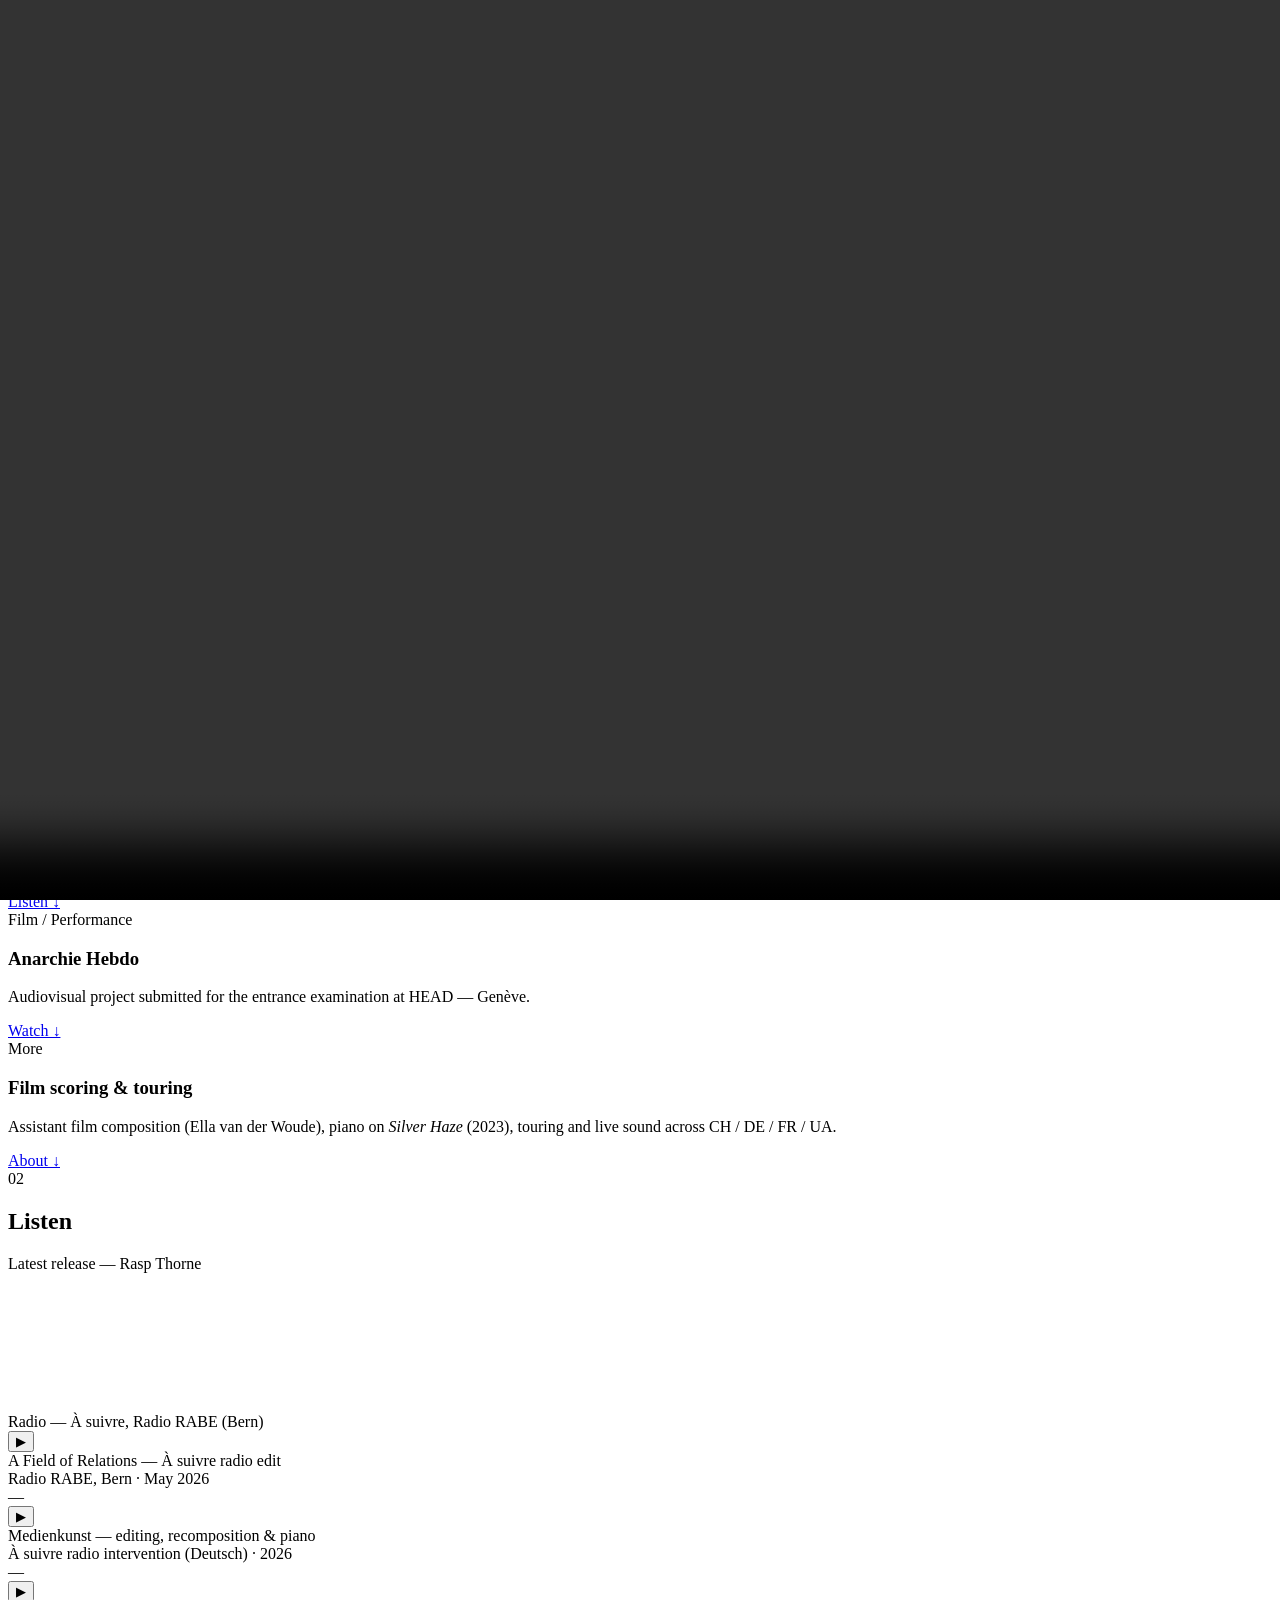
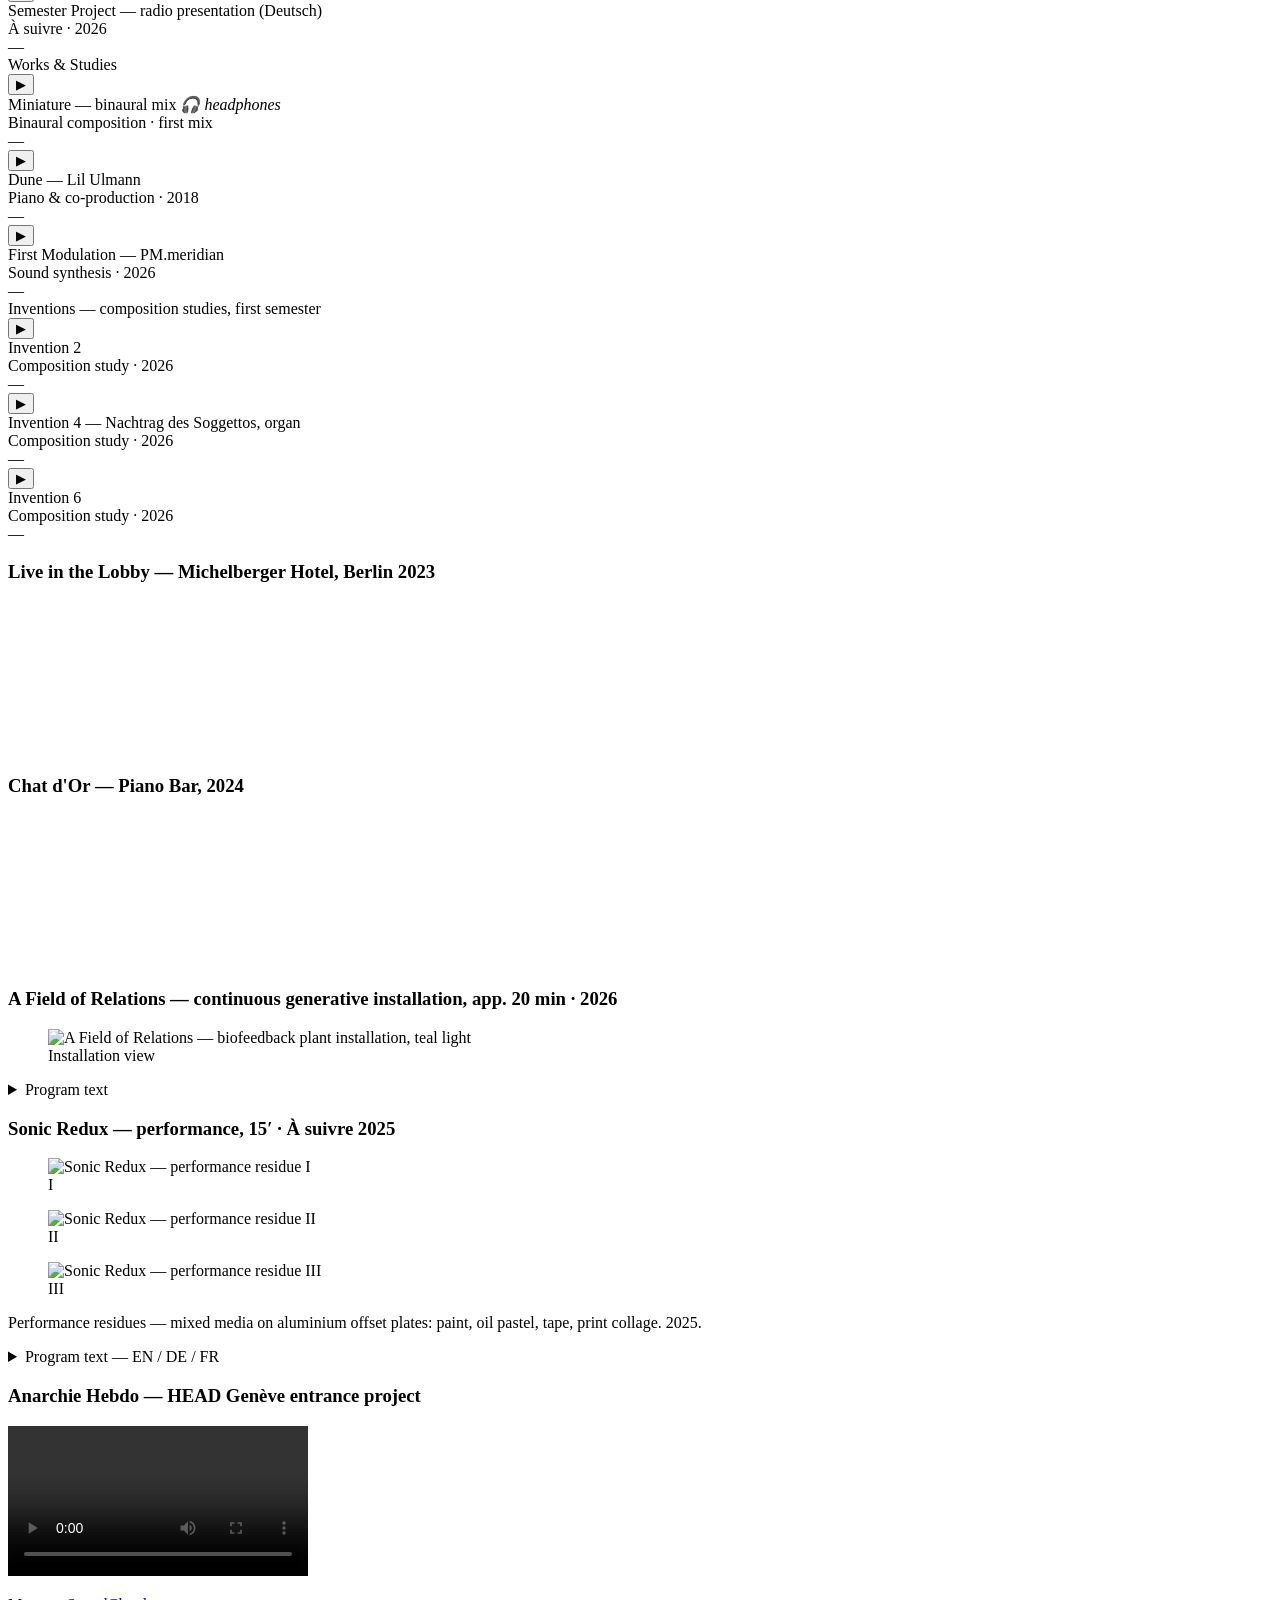
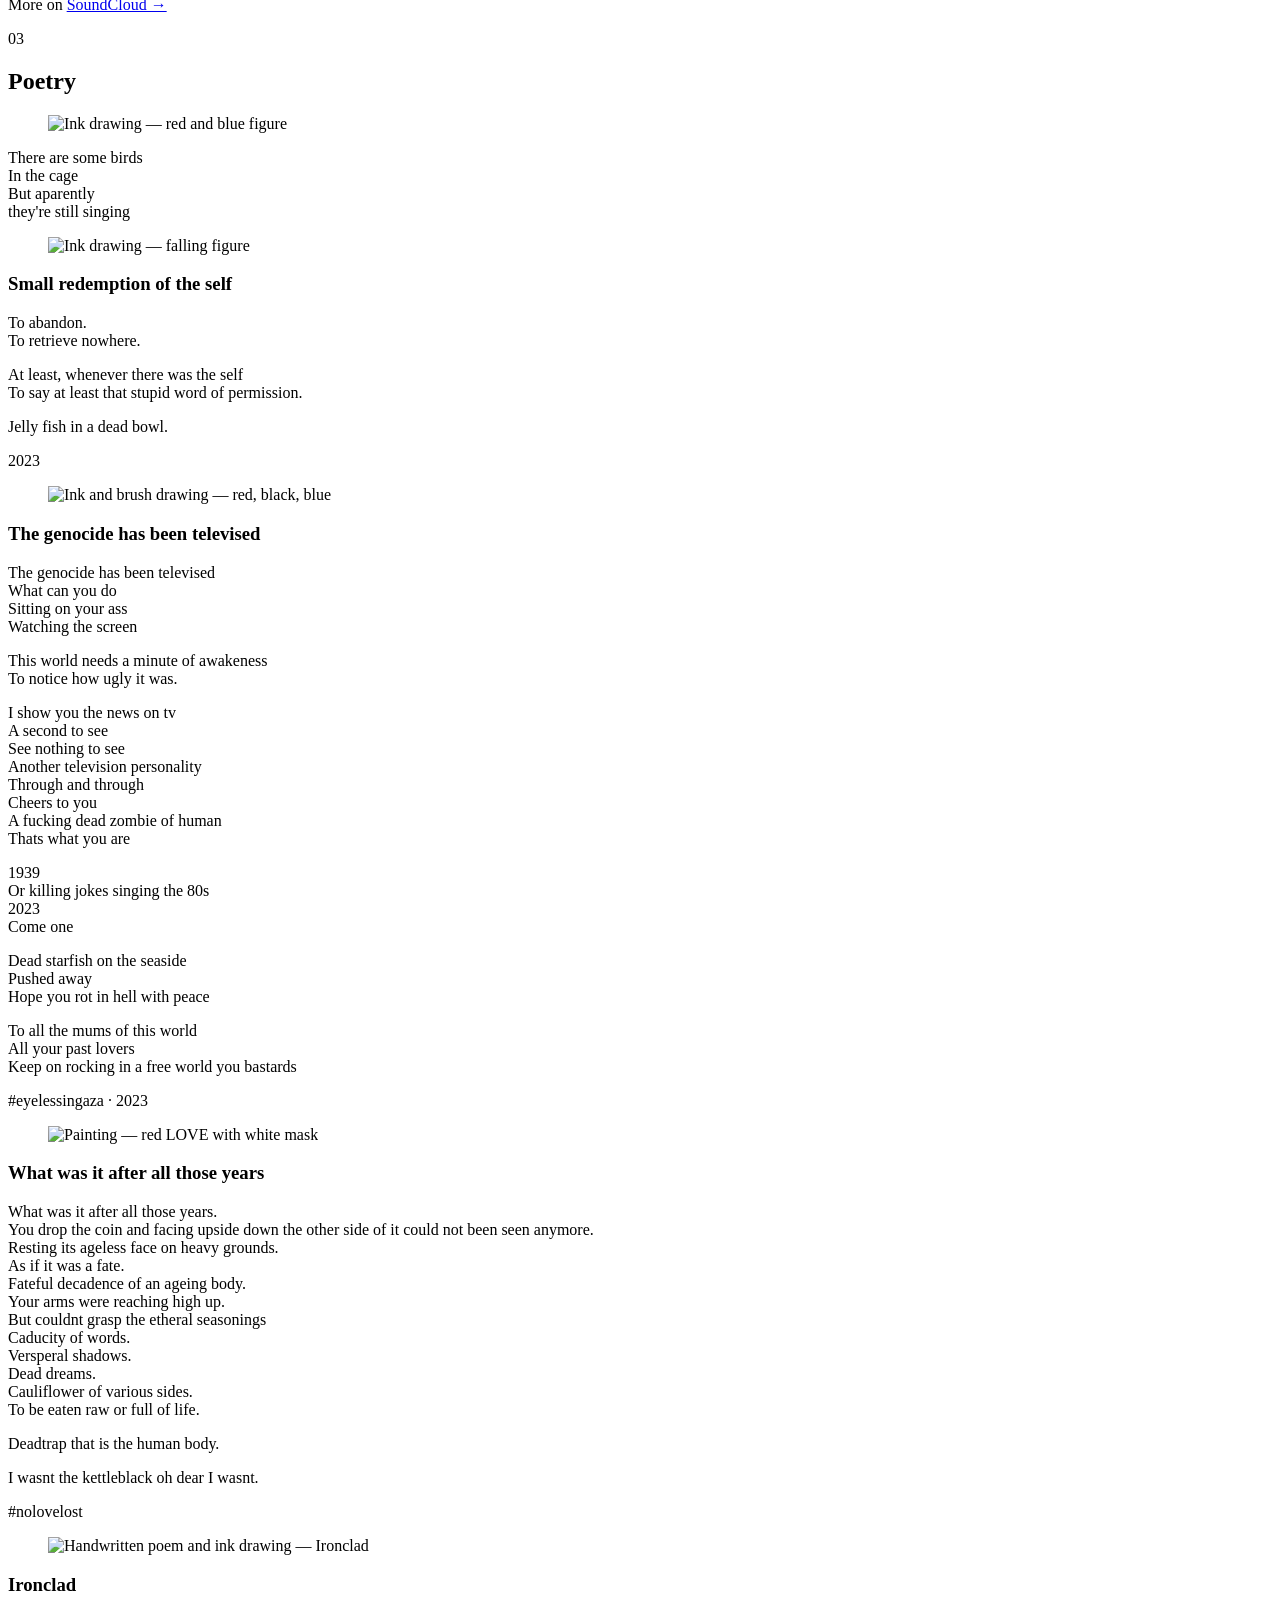
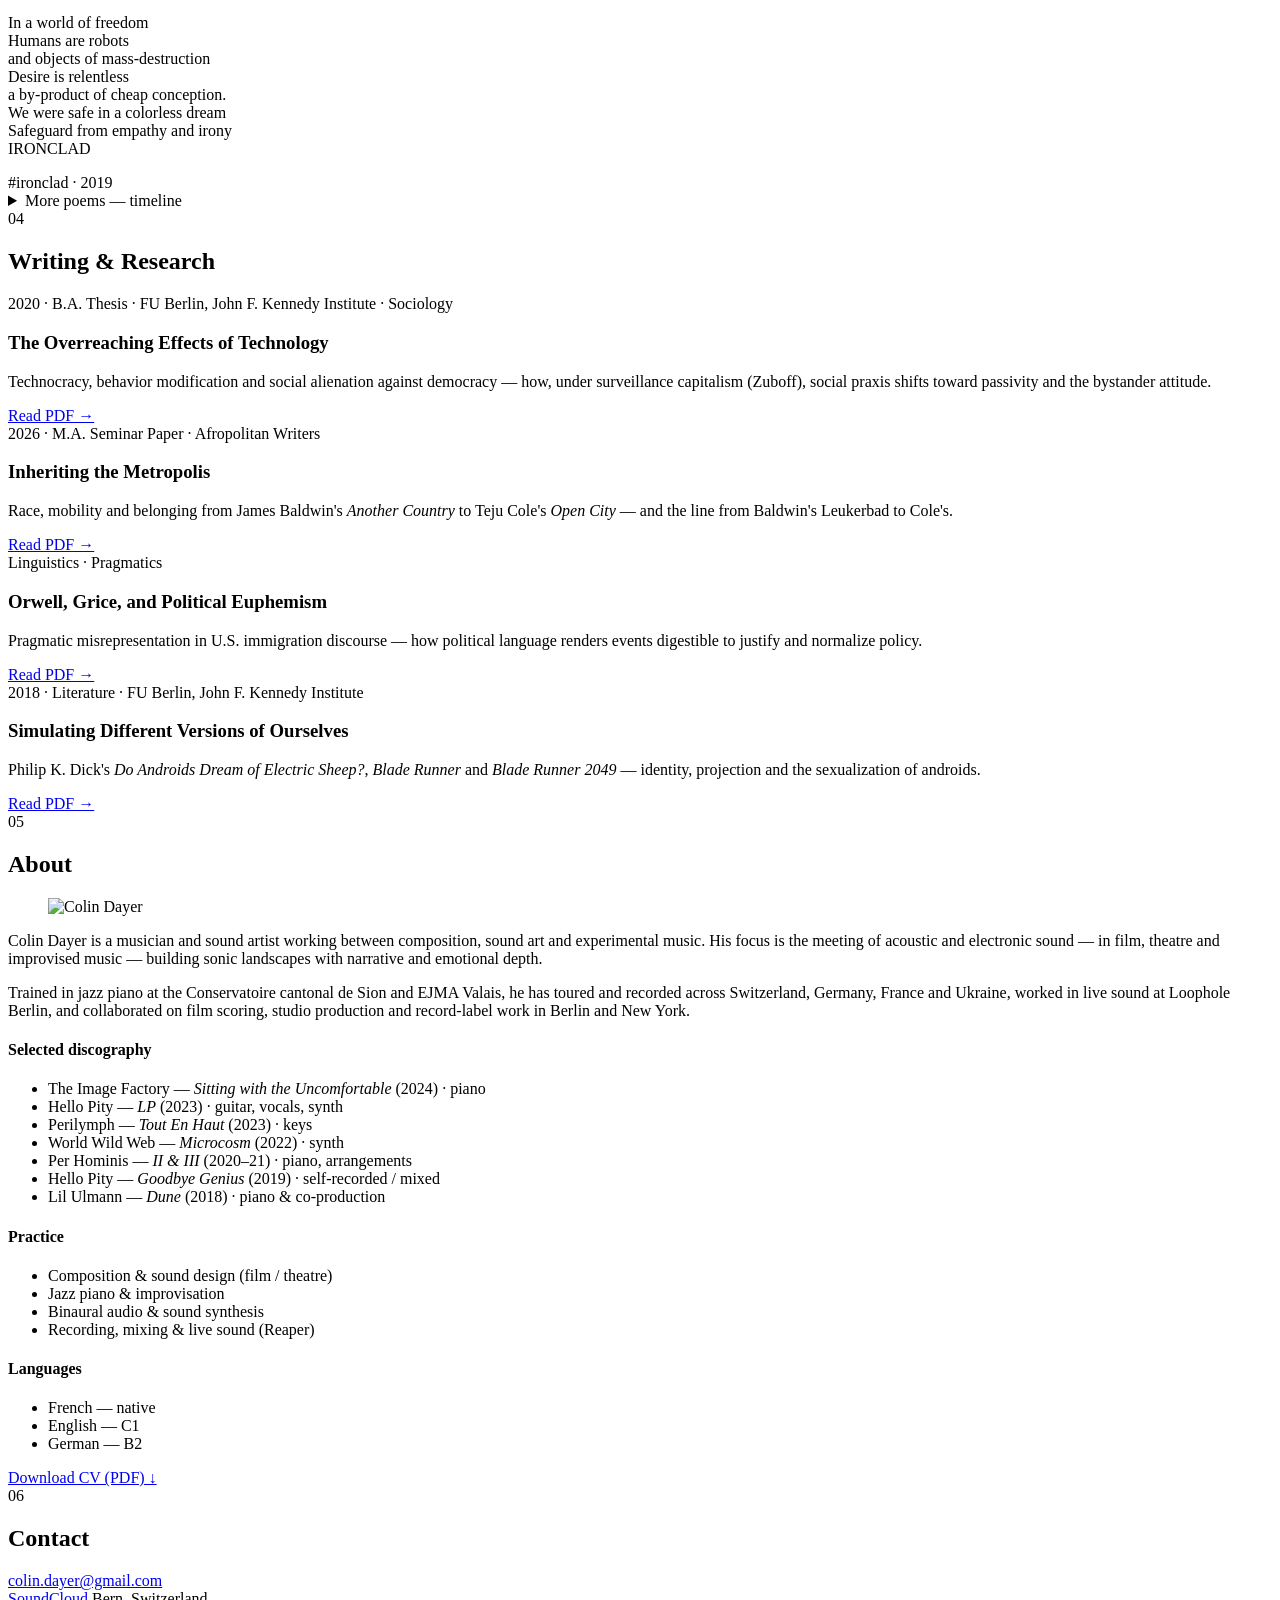
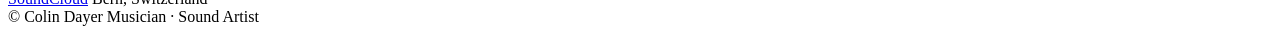
==== index.html @ 787fe1ec "Writing: add B.A. thesis (Overreaching Effects of Technology) and Inheriting the Metropolis Co-Autho" ====
<!DOCTYPE html>
<html lang="en">
<head>
<meta charset="UTF-8" />
<meta name="viewport" content="width=device-width, initial-scale=1.0" />
<title>Colin Dayer — Musician & Sound Artist</title>
<meta name="description" content="Colin Dayer — musician, sound artist, jazz pianist and composer working at the intersection of composition, sound art and experimental music." />
<link rel="preconnect" href="https://fonts.googleapis.com" />
<link rel="preconnect" href="https://fonts.gstatic.com" crossorigin />
<link href="https://fonts.googleapis.com/css2?family=Space+Grotesk:wght@300;400;500;700&family=Newsreader:ital,opsz,wght@0,6..72,400;0,6..72,500;1,6..72,400&family=JetBrains+Mono:wght@400;500&display=swap" rel="stylesheet" />
<link rel="stylesheet" href="css/style.css?v=12" />
</head>
<body>
<div class="grain" aria-hidden="true"></div>

<header class="site-header">
  <a href="#about" class="mark" title="About Colin Dayer">C&nbsp;D<span class="mark-dot">·</span></a>
  <div class="sound-wrap" id="soundWrap">
    <button class="sound-toggle" id="soundToggle" aria-label="Toggle ambient sound">
      <span class="sound-bars" aria-hidden="true"><i></i><i></i><i></i></span>
      <span class="sound-label" id="soundLabel">Sound</span>
      <span class="sound-caret" id="soundCaret" aria-label="Choose ambient track">▾</span>
    </button>
    <div class="sound-menu" id="soundMenu" hidden>
      <button data-amb="audio/dune-lilulmann.mp3" data-name="Dune">Dune</button>
      <button data-amb="audio/first-modulation.mp3" data-name="First Modulation">First Modulation</button>
    </div>
  </div>
  <nav class="nav">
    <a href="#work">Work</a>
    <a href="#listen">Listen</a>
    <a href="#poetry">Poetry</a>
    <a href="#writing">Writing</a>
    <a href="#about">About</a>
    <a href="#contact">Contact</a>
  </nav>
  <button class="nav-toggle" aria-label="Menu">☰</button>
</header>

<main id="top">

  <!-- HERO -->
  <section class="hero">
    <!-- Animated backdrop. If you add assets/hero.mp4, it replaces the canvas automatically. -->
    <canvas class="hero-canvas" aria-hidden="true"></canvas>
    <video class="hero-video" autoplay muted loop playsinline aria-hidden="true">
      <source src="assets/hero.mp4?v=2" type="video/mp4" />
    </video>
    <div class="hero-inner">
      <p class="eyebrow">Musician · Sound Artist · Composer</p>
      <h1 class="hero-title">Colin<br />Dayer</h1>
      <p class="hero-lede">
        Working at the intersection of <em>composition</em>, <em>sound art</em>
        and <em>experimental music</em> — connecting acoustic and electronic
        sound across film, theatre and improvisation.
      </p>
      <div class="hero-meta">
        <span>Bern / Berlin / Wallis</span>
        <span class="dash">—</span>
        <span>Jazz piano · Sound design · Composition</span>
      </div>
    </div>
    <nav class="hero-index">
      <a href="#work">01 — Work</a>
      <a href="#listen">02 — Listen</a>
      <a href="#poetry">03 — Poetry</a>
      <a href="#writing">04 — Writing</a>
      <a href="#about">05 — About</a>
    </nav>
  </section>

  <!-- WORK / SELECTED -->
  <section id="work" class="section">
    <div class="section-head">
      <span class="num">01</span>
      <h2>Selected Work</h2>
    </div>

    <div class="work-grid">
      <article class="work-card">
        <div class="work-tag">Installation · Biofeedback · Radio</div>
        <h3>A Field of Relations</h3>
        <p>Living plant, electrodes, generative sound — semester project, 2026.
           Broadcast and interview on <em>À suivre</em>, Radio RABE (Bern), May 2026.</p>
        <a class="work-link" href="#listen">Watch &amp; listen ↓</a>
      </article>

      <article class="work-card">
        <div class="work-tag">Performance · 15′</div>
        <h3>Sonic Redux</h3>
        <p>The transformation of a fleeting moment through technical and artistic
           reproduction — image, object and sound in a chain of translations.
           <em>À suivre</em>, 2025.</p>
        <a class="work-link" href="#sonic-redux">View ↓</a>
      </article>

      <article class="work-card">
        <div class="work-tag">Composition · Binaural</div>
        <h3>Miniature</h3>
        <p>A binaural miniature composed for headphone listening — created for a
           binaural audio-technique course. Best heard on headphones.</p>
        <a class="work-link" href="#listen">Listen ↓</a>
      </article>

      <article class="work-card">
        <div class="work-tag">Film / Performance</div>
        <h3>Anarchie Hebdo</h3>
        <p>Audiovisual project submitted for the entrance examination at HEAD — Genève.</p>
        <a class="work-link" href="#listen">Watch ↓</a>
      </article>

      <article class="work-card muted">
        <div class="work-tag">More</div>
        <h3>Film scoring &amp; touring</h3>
        <p>Assistant film composition (Ella van der Woude), piano on <em>Silver Haze</em> (2023),
           touring and live sound across CH / DE / FR / UA.</p>
        <a class="work-link" href="#about">About ↓</a>
      </article>

      <article class="work-card filler" aria-hidden="true"></article>
    </div>
  </section>

  <!-- LISTEN -->
  <section id="listen" class="section listen">
    <div class="section-head">
      <span class="num">02</span>
      <h2>Listen</h2>
    </div>

    <div class="release-block">
      <div class="track-group" style="border-bottom:none;padding-bottom:1rem">Latest release — Rasp Thorne</div>
      <iframe class="bandcamp" style="border:0;width:100%;height:120px"
        src="https://bandcamp.com/EmbeddedPlayer/v=2/album=1174669915/size=large/bgcol=0a0a0c/linkcol=c8ff2e/tracklist=false/artwork=small/transparent=true/"
        seamless title="Chagrin by Rasp Thorne">
        <a href="https://raspthorne.bandcamp.com/album/chagrin-2">CHAGRIN by Rasp Thorne</a>
      </iframe>
    </div>

    <div class="tracklist">
      <div class="track-group">Radio — À suivre, Radio RABE (Bern)</div>

      <article class="track" data-src="audio/rabe-teaser.mp3">
        <button class="track-play" aria-label="Play">▶</button>
        <div class="track-body">
          <div class="track-title">A Field of Relations — <span>À suivre radio edit</span></div>
          <div class="track-desc">Radio RABE, Bern · May 2026</div>
          <div class="track-progress"><div class="track-bar"></div></div>
        </div>
        <div class="track-time">—</div>
      </article>

      <article class="track" data-src="audio/asuivre-intervention.mp3">
        <button class="track-play" aria-label="Play">▶</button>
        <div class="track-body">
          <div class="track-title">Medienkunst — <span>editing, recomposition &amp; piano</span></div>
          <div class="track-desc">À suivre radio intervention (Deutsch) · 2026</div>
          <div class="track-progress"><div class="track-bar"></div></div>
        </div>
        <div class="track-time">—</div>
      </article>

      <article class="track" data-src="audio/asuivre-semesterproject.mp3">
        <button class="track-play" aria-label="Play">▶</button>
        <div class="track-body">
          <div class="track-title">Semester Project — <span>radio presentation (Deutsch)</span></div>
          <div class="track-desc">À suivre · 2026</div>
          <div class="track-progress"><div class="track-bar"></div></div>
        </div>
        <div class="track-time">—</div>
      </article>

      <div class="track-group">Works &amp; Studies</div>

      <article class="track" data-src="audio/miniature-binaural.mp3">
        <button class="track-play" aria-label="Play">▶</button>
        <div class="track-body">
          <div class="track-title">Miniature — <span>binaural mix</span> <em class="hp">🎧 headphones</em></div>
          <div class="track-desc">Binaural composition · first mix</div>
          <div class="track-progress"><div class="track-bar"></div></div>
        </div>
        <div class="track-time">—</div>
      </article>

      <article class="track" data-src="audio/dune-lilulmann.mp3">
        <button class="track-play" aria-label="Play">▶</button>
        <div class="track-body">
          <div class="track-title">Dune — <span>Lil Ulmann</span></div>
          <div class="track-desc">Piano &amp; co-production · 2018</div>
          <div class="track-progress"><div class="track-bar"></div></div>
        </div>
        <div class="track-time">—</div>
      </article>

      <article class="track" data-src="audio/first-modulation.mp3">
        <button class="track-play" aria-label="Play">▶</button>
        <div class="track-body">
          <div class="track-title">First Modulation — <span>PM.meridian</span></div>
          <div class="track-desc">Sound synthesis · 2026</div>
          <div class="track-progress"><div class="track-bar"></div></div>
        </div>
        <div class="track-time">—</div>
      </article>

      <div class="track-group">Inventions — composition studies, first semester</div>

      <article class="track" data-src="audio/invention-2.mp3">
        <button class="track-play" aria-label="Play">▶</button>
        <div class="track-body">
          <div class="track-title">Invention 2</div>
          <div class="track-desc">Composition study · 2026</div>
          <div class="track-progress"><div class="track-bar"></div></div>
        </div>
        <div class="track-time">—</div>
      </article>

      <article class="track" data-src="audio/invention-4-organ.mp3">
        <button class="track-play" aria-label="Play">▶</button>
        <div class="track-body">
          <div class="track-title">Invention 4 — <span>Nachtrag des Soggettos, organ</span></div>
          <div class="track-desc">Composition study · 2026</div>
          <div class="track-progress"><div class="track-bar"></div></div>
        </div>
        <div class="track-time">—</div>
      </article>

      <article class="track" data-src="audio/invention-6.mp3">
        <button class="track-play" aria-label="Play">▶</button>
        <div class="track-body">
          <div class="track-title">Invention 6</div>
          <div class="track-desc">Composition study · 2026</div>
          <div class="track-progress"><div class="track-bar"></div></div>
        </div>
        <div class="track-time">—</div>
      </article>
    </div>

    <div class="live-block">
      <h3 class="video-title">Live in the Lobby <span>— Michelberger Hotel, Berlin 2023</span></h3>
      <div class="live-embed" style="max-width:1000px">
        <iframe src="https://www.youtube.com/embed/vUCsnB3HBtA" title="Colin Dayer — Live in the Lobby, Berlin 2023"
                loading="lazy" frameborder="0"
                allow="accelerometer; encrypted-media; gyroscope; picture-in-picture; web-share"
                allowfullscreen></iframe>
      </div>
    </div>

    <div class="live-block">
      <h3 class="video-title">Chat d'Or <span>— Piano Bar, 2024</span></h3>
      <div class="live-embed" style="max-width:1000px">
        <iframe src="https://www.youtube.com/embed/y7jfkttqpyw" title="Colin Dayer — Chat d'Or, Piano Bar 2024"
                loading="lazy" frameborder="0"
                allow="accelerometer; encrypted-media; gyroscope; picture-in-picture; web-share"
                allowfullscreen></iframe>
      </div>
    </div>

    <div class="live-block">
      <h3 class="video-title">A Field of Relations <span>— continuous generative installation, app. 20 min · 2026</span></h3>
      <div class="live-grid">
        <div class="live-embed">
          <video controls preload="metadata" playsinline style="position:absolute;inset:0;width:100%;height:100%;background:#000">
            <source src="assets/plant-installation.mp4?v=2" type="video/mp4" />
          </video>
        </div>
        <figure class="live-photo">
          <img src="assets/plant-installation.jpg" alt="A Field of Relations — biofeedback plant installation, teal light" loading="lazy" />
          <figcaption>Installation view</figcaption>
        </figure>
      </div>
      <details class="prog-text">
        <summary>Program text</summary>
        <div class="prog-body">
          <p>Since Antiquity, plants have often been confined to the margins of human experience.
             Western thinkers such as Plato and Aristotle viewed them as passive beings, useful
             primarily for human needs and desires.</p>
          <p>This work challenges that historical exclusion. The plant becomes both an object of
             measurement and a site of projection and relation. Connected to sensors and cables,
             its activity is translated into images, data, and unstable sound.</p>
          <p>Instead of merely turning plant activity into musical signals, the work examines how
             that translation takes place. The technological mediation remains visible rather than concealed.</p>
          <p>Anthropomorphic images drawn from botanical archives become fragmented and distorted.
             As the plant's electrical signals fluctuate, the sound continuously shifts and destabilizes.</p>
          <p>What emerges is not a representation of the plant itself, but a field of relations:
             between observation and projection, between biological presence and anthropomorphic
             imagination. The viewer becomes aware of their own interpretative role and participates
             in this unfinished composition.</p>
          <p>In doing so, the work reflects on the consequences of an instrumental relationship to
             the non-human world. As ecological thought suggests, distancing ourselves from plant
             life not only erases possibilities of care and reciprocity, but also destabilizes our
             own position within a shared environment.</p>
          <p class="prog-quote">The plant here does not speak.<br />But it is no longer silent.</p>
        </div>
      </details>
    </div>

    <!-- SONIC REDUX -->
    <div class="live-block" id="sonic-redux">
      <h3 class="video-title">Sonic Redux <span>— performance, 15′ · À suivre 2025</span></h3>
      <div class="gallery">
        <figure class="gallery-item"><img src="assets/sonic-redux-1.jpg?v=2" alt="Sonic Redux — performance residue I" loading="lazy" /><figcaption>I</figcaption></figure>
        <figure class="gallery-item"><img src="assets/sonic-redux-2.jpg?v=2" alt="Sonic Redux — performance residue II" loading="lazy" /><figcaption>II</figcaption></figure>
        <figure class="gallery-item"><img src="assets/sonic-redux-3.jpg?v=2" alt="Sonic Redux — performance residue III" loading="lazy" /><figcaption>III</figcaption></figure>
      </div>
      <p class="gallery-caption">Performance residues — mixed media on aluminium offset plates: paint, oil pastel, tape, print collage. 2025.</p>
      <details class="prog-text">
        <summary>Program text — EN / DE / FR</summary>
        <div class="prog-body">
          <div class="prog-langs">
            <button class="lang-tab active" data-lang="en">EN</button>
            <button class="lang-tab" data-lang="de">DE</button>
            <button class="lang-tab" data-lang="fr">FR</button>
          </div>
          <div class="prog-lang" data-lang="en">
            <p><em>Sonic Redux</em> follows the transformation of a fleeting moment during its technical
               and artistic reproduction. An image is created, captured, fragmented, and materialized
               again until it returns in the form of sound.</p>
            <p>Inspired by Walter Benjamin's idea of the loss of aura and Roland Barthes' punctum,
               the performance explores how technical processes alter perception: a detail, a gesture,
               or a trace can detach itself, transform, and develop a new presence.</p>
            <p>Drawing, digitization, printing, and metallic resonances form a chain of translations
               in which image, object, and sound intertwine. During the performative process, these
               traces condense into a new kind of sensory experience.</p>
          </div>
          <div class="prog-lang" data-lang="de" hidden>
            <p><em>Sonic Redux</em> verfolgt die Transformation eines flüchtigen Moments durch technische
               und künstlerische Reproduktion. Ein Bild wird erzeugt, aufgenommen, fragmentiert und
               erneut materialisiert, bis es als Klang in den Raum zurückkehrt.</p>
            <p>Ausgehend von Walter Benjamins Idee des Verlusts der Aura und Roland Barthes' Punctum
               untersucht die Performance, wie technische Verfahren die Wahrnehmung verändern: Ein Detail,
               eine Geste oder eine Spur kann sich lösen, transformieren und eine neue Präsenz entwickeln.</p>
            <p>Zeichnen, Digitalisieren, Drucken und metallische Resonanzen bilden eine Kette von
               Übersetzungen, in der Bild, Objekt und Klang ineinandergreifen. Im performativen Prozess
               verdichten sich diese Spuren zu einer neuen sinnlichen Erfahrung.</p>
          </div>
          <div class="prog-lang" data-lang="fr" hidden>
            <p><em>Sonic Redux</em> suit la transformation d'un moment éphémère lors de sa reproduction
               technique et artistique. Une image est créée, capturée, fragmentée et matérialisée à
               nouveau jusqu'à ce qu'elle revienne sous forme de son.</p>
            <p>S'inspirant de l'idée de Walter Benjamin sur la perte de l'aura et du punctum de Roland
               Barthes, la performance explore la manière dont les procédés techniques modifient la
               perception : un détail, un geste ou une trace peuvent se détacher, se transformer et
               développer une nouvelle présence.</p>
            <p>Le dessin, la numérisation, l'impression et les résonances métalliques forment une chaîne
               de traductions dans laquelle l'image, l'objet et le son s'entremêlent. Au cours du processus
               performatif, ces traces se condensent en une expérience sensorielle nouvelle.</p>
          </div>
        </div>
      </details>
    </div>

    <div class="video-block">
      <h3 class="video-title">Anarchie Hebdo <span>— HEAD Genève entrance project</span></h3>
      <video class="video" controls preload="metadata" playsinline>
        <source src="assets/anarchie-hebdo.mp4" type="video/mp4" />
      </video>
    </div>

    <p class="soundcloud-line">
      More on <a href="https://soundcloud.com/colin-dayer-jazzpianist" target="_blank" rel="noopener">SoundCloud →</a>
    </p>
  </section>

  <!-- WORDS / POEMS -->
  <section id="poetry" class="section words">
    <div class="section-head">
      <span class="num">03</span>
      <h2>Poetry</h2>
    </div>

    <div class="poems">
      <article class="poem">
        <figure class="poem-art"><img src="assets/poem-birds.jpg" alt="Ink drawing — red and blue figure" loading="lazy" /></figure>
        <div class="poem-text">
          <p>There are some birds<br />
          In the cage<br />
          But aparently<br />
          they're still singing</p>
        </div>
      </article>

      <article class="poem reverse">
        <figure class="poem-art"><img src="assets/poem-redemption.jpg" alt="Ink drawing — falling figure" loading="lazy" /></figure>
        <div class="poem-text">
          <h3>Small redemption of the self</h3>
          <p>To abandon.<br />
          To retrieve nowhere.</p>
          <p>At least, whenever there was the self<br />
          To say at least that stupid word of permission.</p>
          <p>Jelly fish in a dead bowl.</p>
          <div class="poem-meta">2023</div>
        </div>
      </article>

      <article class="poem">
        <figure class="poem-art"><img src="assets/poem-gaza.jpg" alt="Ink and brush drawing — red, black, blue" loading="lazy" /></figure>
        <div class="poem-text">
          <h3>The genocide has been televised</h3>
          <p>The genocide has been televised<br />
          What can you do<br />
          Sitting on your ass<br />
          Watching the screen</p>
          <p>This world needs a minute of awakeness<br />
          To notice how ugly it was.</p>
          <p>I show you the news on tv<br />
          A second to see<br />
          See nothing to see<br />
          Another television personality<br />
          Through and through<br />
          Cheers to you<br />
          A fucking dead zombie of human<br />
          Thats what you are</p>
          <p>1939<br />
          Or killing jokes singing the 80s<br />
          2023<br />
          Come one</p>
          <p>Dead starfish on the seaside<br />
          Pushed away<br />
          Hope you rot in hell with peace</p>
          <p>To all the mums of this world<br />
          All your past lovers<br />
          Keep on rocking in a free world you bastards</p>
          <div class="poem-meta">#eyelessingaza · 2023</div>
        </div>
      </article>

      <article class="poem reverse">
        <figure class="poem-art"><img src="assets/poem-love.jpg" alt="Painting — red LOVE with white mask" loading="lazy" /></figure>
        <div class="poem-text">
          <h3>What was it after all those years</h3>
          <p>What was it after all those years.<br />
          You drop the coin and facing upside down the other side of it could not been seen anymore.<br />
          Resting its ageless face on heavy grounds.<br />
          As if it was a fate.<br />
          Fateful decadence of an ageing body.<br />
          Your arms were reaching high up.<br />
          But couldnt grasp the etheral seasonings<br />
          Caducity of words.<br />
          Versperal shadows.<br />
          Dead dreams.<br />
          Cauliflower of various sides.<br />
          To be eaten raw or full of life.</p>
          <p>Deadtrap that is the human body.</p>
          <p>I wasnt the kettleblack oh dear I wasnt.</p>
          <div class="poem-meta">#nolovelost</div>
        </div>
      </article>

      <article class="poem">
        <figure class="poem-art poem-art--paper"><img src="assets/poem-ironclad.jpg" alt="Handwritten poem and ink drawing — Ironclad" loading="lazy" /></figure>
        <div class="poem-text">
          <h3>Ironclad</h3>
          <p>In a world of freedom<br />
          Humans are robots<br />
          and objects of mass-destruction<br />
          Desire is relentless<br />
          a by-product of cheap conception.<br />
          We were safe in a colorless dream<br />
          Safeguard from empathy and irony<br />
          IRONCLAD</p>
          <div class="poem-meta">#ironclad · 2019</div>
        </div>
      </article>
    </div>

    <details class="more-poems">
      <summary>More poems <span>— timeline</span></summary>
      <div class="timeline">

        <div class="tl-year">2022</div>
        <details class="tl-poem"><summary>To disappear</summary>
          <div class="tl-body">
            <p>To disappear<br />Within the flesh of a being<br />Its just another game of cards<br />You played the ace and i did play the wrong card.<br />The summer flows didnt last too long.<br />I stopped there in the middle of wanderings.</p>
            <p>Stupidity was often the jewel that sat on beauty.<br />Overshadowing the last source of pale beauty one could have or have expected.</p>
            <p>Too late to drown<br />A last beauty in the clutches of an unknown monster.<br />Oh dear prudeness as you glide into the tentacular self you let yourself be forgotten forevermore.</p>
            <p>A dithyrambic self-produced prophecy of destruction.</p>
          </div>
        </details>

        <div class="tl-year">2021</div>
        <details class="tl-poem"><summary>I'm a tightrope walker</summary>
          <div class="tl-body">
            <p>Im a tightrope walker<br />I dance on the line between judgment and unreason.<br />I leave the gab between mankind and wretchedness open.<br />As if it could swallow whats left of humanity in me.<br />Oh the tiredsome humans<br />An arrow pointed at the heart<br />But unentrenched</p>
          </div>
        </details>
        <details class="tl-poem"><summary>O' oblivion</summary>
          <div class="tl-body">
            <p>O' oblivion<br />You didnt see what you asked for<br />You didnt realize what was left<br />In your hands.<br />When you had it.<br />Now worship whats left<br />And forever cry on what could have become.</p>
          </div>
        </details>
        <details class="tl-poem"><summary>And I stared into darkness</summary>
          <div class="tl-body">
            <p>And I stared into darkness.<br />A face with so much light<br />I could have drown in it.</p>
            <p>I closed the shutters and everything was black again.<br />Except for the bulging light that I would never gave away.</p>
            <p>She said: "listen to your heart.<br />Where are the colors and what makes it so dark?"</p>
            <div class="poem-meta">#darknessvslight</div>
          </div>
        </details>
        <details class="tl-poem"><summary>The dawn of your life</summary>
          <div class="tl-body">
            <p>The dawn of your life<br />Shadows in a glass bottle.<br />They took the colors of your life<br />Spitting intricacy<br />at your own lies.</p>
            <p>Colorless dreams of maniacs<br />Slowly coming at you</p>
            <p>It should all depends tough<br />On what color you want them to be<br />Are they blue like your nightmares<br />Or just black and white?</p>
            <p>&mdash; "I started coloring my life", he said.<br />"Then it stops being black and white."</p>
            <p>&mdash; "Still your a maniac, for trying so hard", she said.</p>
            <p>&mdash; "I see you later baby", he replied and left.</p>
            <div class="poem-meta">#theateroflife &middot; #thecure</div>
          </div>
        </details>
        <details class="tl-poem"><summary>Slowly to see your eyes</summary>
          <div class="tl-body">
            <p>Slowly to see your eyes<br />Fade into the etheral grey<br />That shows its face in the morning<br />When birds descend slowly<br />And the Crest of your desires<br />Disappears shapeless<br />Because no one could ever let it drop.<br />To see one random life<br />Useless and wasted for the sake of your dropped desires.<br />To marry its shape again<br />Against your flesh<br />What beauty in this loss<br />Lost desire<br />Of marriage and destruction.</p>
            <div class="poem-meta">#endlesspoetry</div>
          </div>
        </details>
        <details class="tl-poem"><summary>What a pity is the time</summary>
          <div class="tl-body">
            <p>What a pity is the time<br />You can't say what you want<br />You can't be what you want<br />Always too late<br />Or too early<br />At pretending<br />To be somebody else.</p>
            <p>The time was once simple<br />Just another one for your friends</p>
            <p>Now it seems it's gone with the wind<br />I love you, I don't love you. What does it even said?<br />A kid, a boy, a girl playing a random game.<br />I love you, not really and you say it too.<br />Only when you suffer, you call me<br />And me too.</p>
            <p>What that should mean?<br />That we love? Our void?<br />I wanted to live, you too, and now?<br />Is there even anything to add?</p>
            <p>BULLSHIT<br />I would say<br />BULLshit<br />that's the word we should use the most<br />In the fields of boredom, loneliness and desperation</p>
            <p>NO ONE.</p>
          </div>
        </details>

        <div class="tl-year">2020</div>
        <details class="tl-poem"><summary>I saw an endless sky</summary>
          <div class="tl-body">
            <p>I saw an endless sky<br />Disolving itself in multiple separations of colors.</p>
            <p>Somehow those reflections werent made to show what was around &mdash; but only there to absorb what was left to see.</p>
            <div class="poem-meta">#mirroirdismoiquiestlaplusbelle</div>
          </div>
        </details>
        <details class="tl-poem"><summary>Le soleil est rentr&eacute; se coucher</summary>
          <div class="tl-body">
            <p>Le soleil est rentr&eacute; se coucher.<br />Il n'y a plus rien &agrave; &eacute;clairer.<br />Ni la sombre douceur des &acirc;mes en peine.<br />Ni les &acirc;nes qui paissent sombrement avec le d&ucirc; idiot.<br />Ni le fou du village qui sautille gentillement d'une plaisanterie &agrave; l'autre.<br />Non, il n'y a plus rien &agrave; &eacute;clairer.</p>
            <p>Et la pluie tombe.<br />Elle tombe sans chanter.</p>
            <p>Non, pour personne, sans chanter.<br />Quelle tombe cette salet&eacute; maussade.</p>
            <div class="poem-meta">fran&ccedil;ais</div>
          </div>
        </details>

      </div>
    </details>
  </section>

  <!-- WRITING -->
  <section id="writing" class="section">
    <div class="section-head">
      <span class="num">04</span>
      <h2>Writing &amp; Research</h2>
    </div>
    <div class="writing-list">
      <article class="paper">
        <div class="paper-meta">2020 · B.A. Thesis · FU Berlin, John F. Kennedy Institute · Sociology</div>
        <h3>The Overreaching Effects of Technology</h3>
        <p>Technocracy, behavior modification and social alienation against democracy — how, under
           surveillance capitalism (Zuboff), social praxis shifts toward passivity and the bystander attitude.</p>
        <a href="papers/overreaching-effects-of-technology.pdf" target="_blank">Read PDF →</a>
      </article>

      <article class="paper">
        <div class="paper-meta">2026 · M.A. Seminar Paper · Afropolitan Writers</div>
        <h3>Inheriting the Metropolis</h3>
        <p>Race, mobility and belonging from James Baldwin's <em>Another Country</em> to Teju Cole's
           <em>Open City</em> — and the line from Baldwin's Leukerbad to Cole's.</p>
        <a href="papers/inheriting-the-metropolis.pdf" target="_blank">Read PDF →</a>
      </article>

      <article class="paper">
        <div class="paper-meta">Linguistics · Pragmatics</div>
        <h3>Orwell, Grice, and Political Euphemism</h3>
        <p>Pragmatic misrepresentation in U.S. immigration discourse — how political
           language renders events digestible to justify and normalize policy.</p>
        <a href="papers/political-euphemism-us-immigration.pdf" target="_blank">Read PDF →</a>
      </article>

      <article class="paper">
        <div class="paper-meta">2018 · Literature · FU Berlin, John F. Kennedy Institute</div>
        <h3>Simulating Different Versions of Ourselves</h3>
        <p>Philip K. Dick's <em>Do Androids Dream of Electric Sheep?</em>, <em>Blade Runner</em>
           and <em>Blade Runner 2049</em> — identity, projection and the sexualization of androids.</p>
        <a href="papers/the-art-of-sci-fi.pdf" target="_blank">Read PDF →</a>
      </article>
      <!-- Template for a paper entry:
      <article class="paper">
        <div class="paper-meta">2025 · Sound Studies</div>
        <h3>Paper title</h3>
        <p>Short abstract…</p>
        <a href="papers/filename.pdf" target="_blank">Read PDF →</a>
      </article>
      -->
    </div>
  </section>

  <!-- ABOUT -->
  <section id="about" class="section about">
    <div class="section-head">
      <span class="num">05</span>
      <h2>About</h2>
    </div>
    <div class="about-grid">
      <div class="about-bio">
        <figure class="portrait">
          <img src="assets/portrait.jpg" alt="Colin Dayer" loading="lazy" />
        </figure>
        <p class="lead">
          Colin Dayer is a musician and sound artist working between composition,
          sound art and experimental music. His focus is the meeting of acoustic
          and electronic sound — in film, theatre and improvised music — building
          sonic landscapes with narrative and emotional depth.
        </p>
        <p>
          Trained in jazz piano at the Conservatoire cantonal de Sion and EJMA
          Valais, he has toured and recorded across Switzerland, Germany, France
          and Ukraine, worked in live sound at Loophole Berlin, and collaborated on
          film scoring, studio production and record-label work in Berlin and New York.
        </p>
      </div>
      <div class="about-cols">
        <div class="about-col">
          <h4>Selected discography</h4>
          <ul>
            <li>The Image Factory — <em>Sitting with the Uncomfortable</em> (2024) · piano</li>
            <li>Hello Pity — <em>LP</em> (2023) · guitar, vocals, synth</li>
            <li>Perilymph — <em>Tout En Haut</em> (2023) · keys</li>
            <li>World Wild Web — <em>Microcosm</em> (2022) · synth</li>
            <li>Per Hominis — <em>II &amp; III</em> (2020–21) · piano, arrangements</li>
            <li>Hello Pity — <em>Goodbye Genius</em> (2019) · self-recorded / mixed</li>
            <li>Lil Ulmann — <em>Dune</em> (2018) · piano &amp; co-production</li>
          </ul>
        </div>
        <div class="about-col">
          <h4>Practice</h4>
          <ul>
            <li>Composition &amp; sound design (film / theatre)</li>
            <li>Jazz piano &amp; improvisation</li>
            <li>Binaural audio &amp; sound synthesis</li>
            <li>Recording, mixing &amp; live sound (Reaper)</li>
          </ul>
          <h4>Languages</h4>
          <ul>
            <li>French — native</li>
            <li>English — C1</li>
            <li>German — B2</li>
          </ul>
          <a class="cv-link" href="assets/Colin_Dayer_CV.pdf" target="_blank">Download CV (PDF) ↓</a>
        </div>
      </div>
    </div>
  </section>

  <!-- CONTACT -->
  <section id="contact" class="section contact">
    <div class="section-head">
      <span class="num">06</span>
      <h2>Contact</h2>
    </div>
    <div class="contact-inner">
      <a class="contact-big" href="mailto:colin.dayer@gmail.com">colin.dayer@gmail.com</a>
      <div class="contact-links">
        <a href="https://soundcloud.com/colin-dayer-jazzpianist" target="_blank" rel="noopener">SoundCloud</a>
        <span>Bern, Switzerland</span>
      </div>
    </div>
  </section>
</main>

<footer class="site-footer">
  <span>© <span id="year"></span> Colin Dayer</span>
  <span>Musician · Sound Artist</span>
</footer>

<!-- Persistent mini player -->
<div class="player" id="player" hidden>
  <button class="player-play" aria-label="Play/pause">▶</button>
  <div class="player-info">
    <div class="player-title">—</div>
    <div class="player-bar"><div class="player-fill"></div></div>
  </div>
  <div class="player-time">0:00</div>
</div>

<script src="js/main.js?v=11"></script>
</body>
</html>
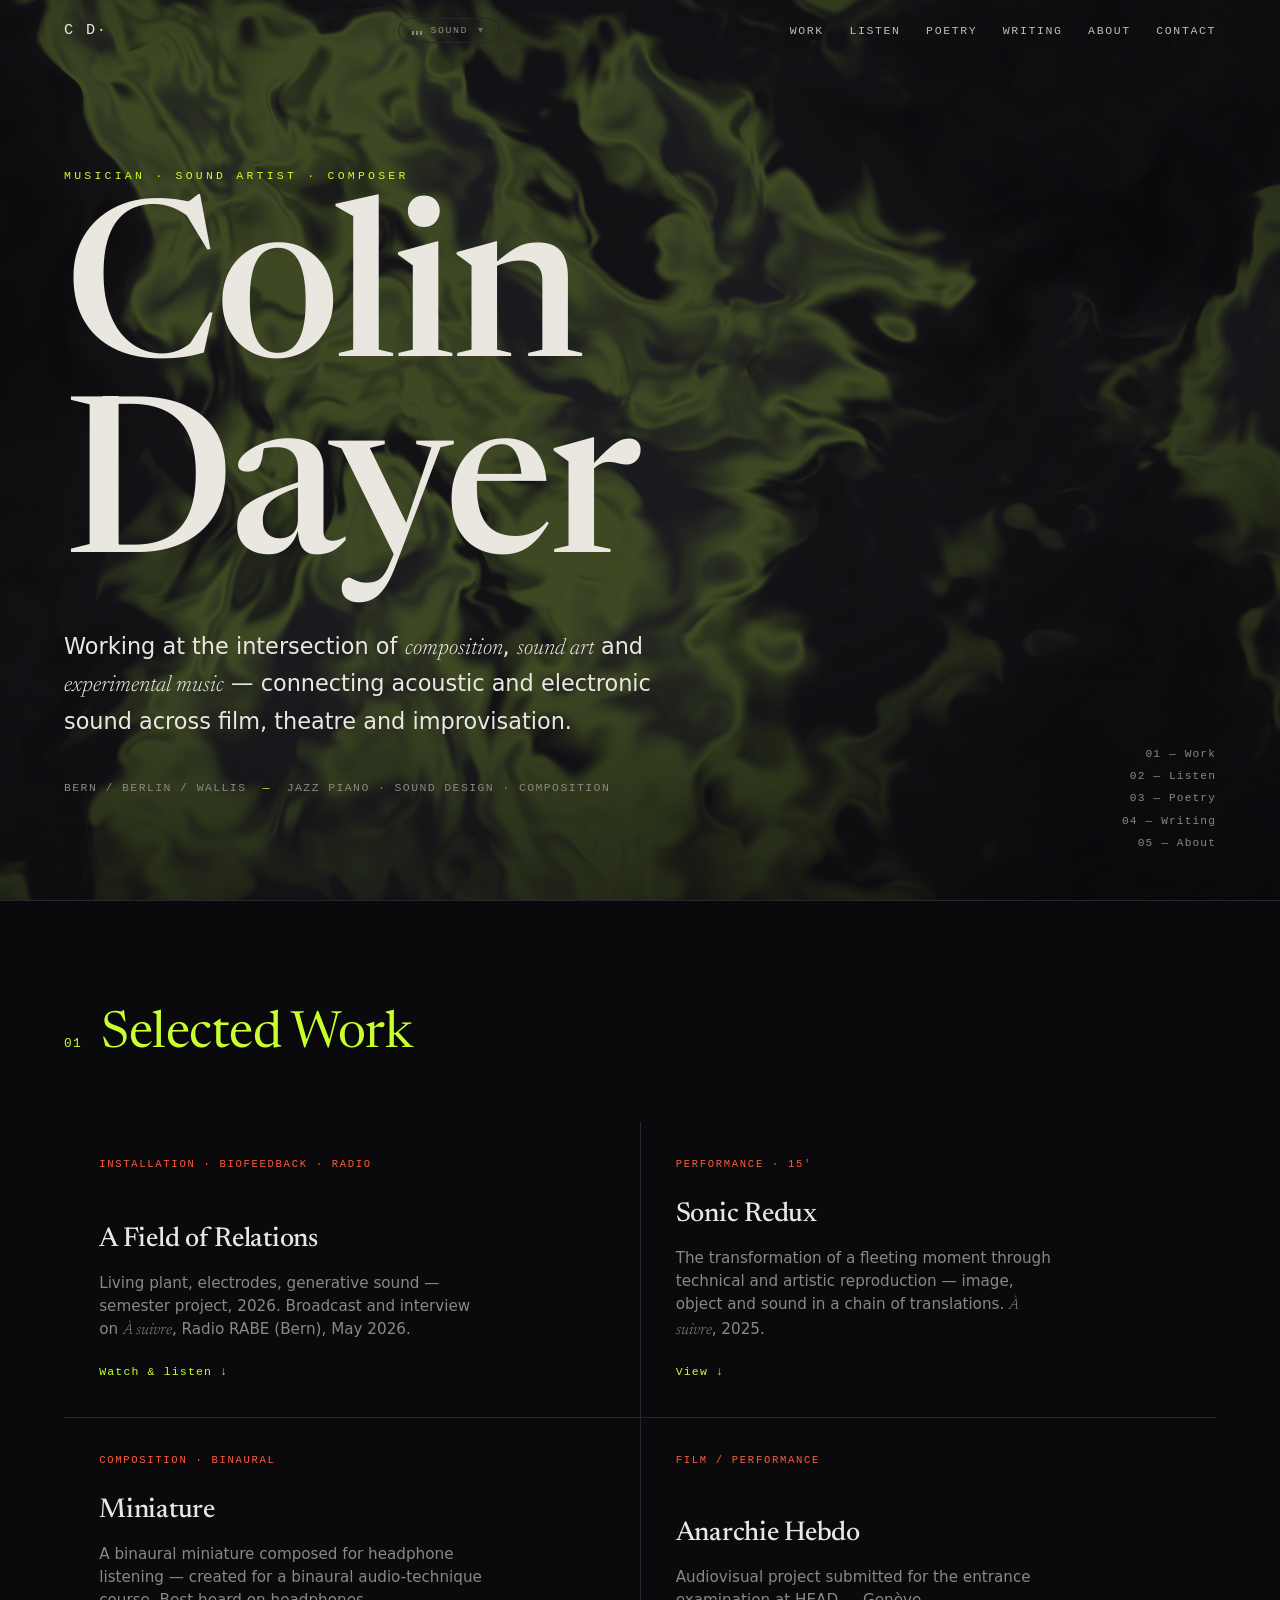
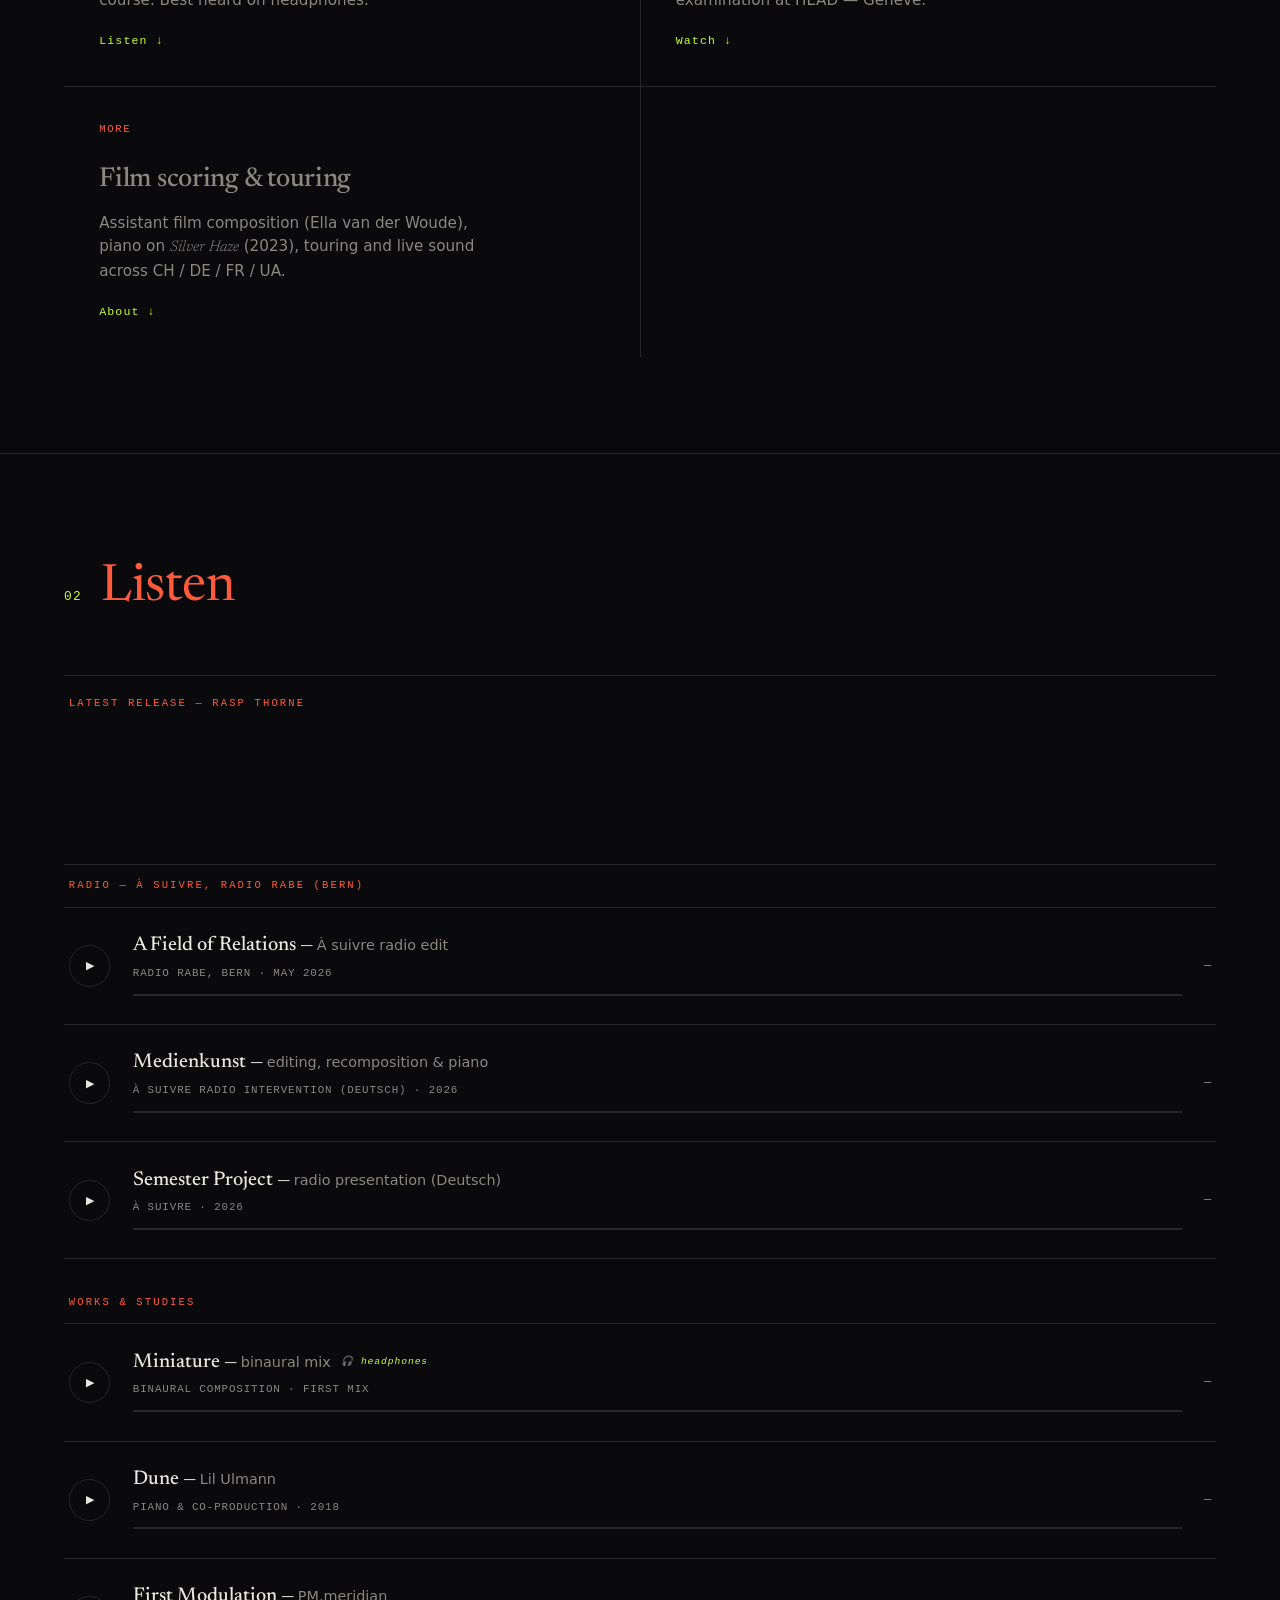
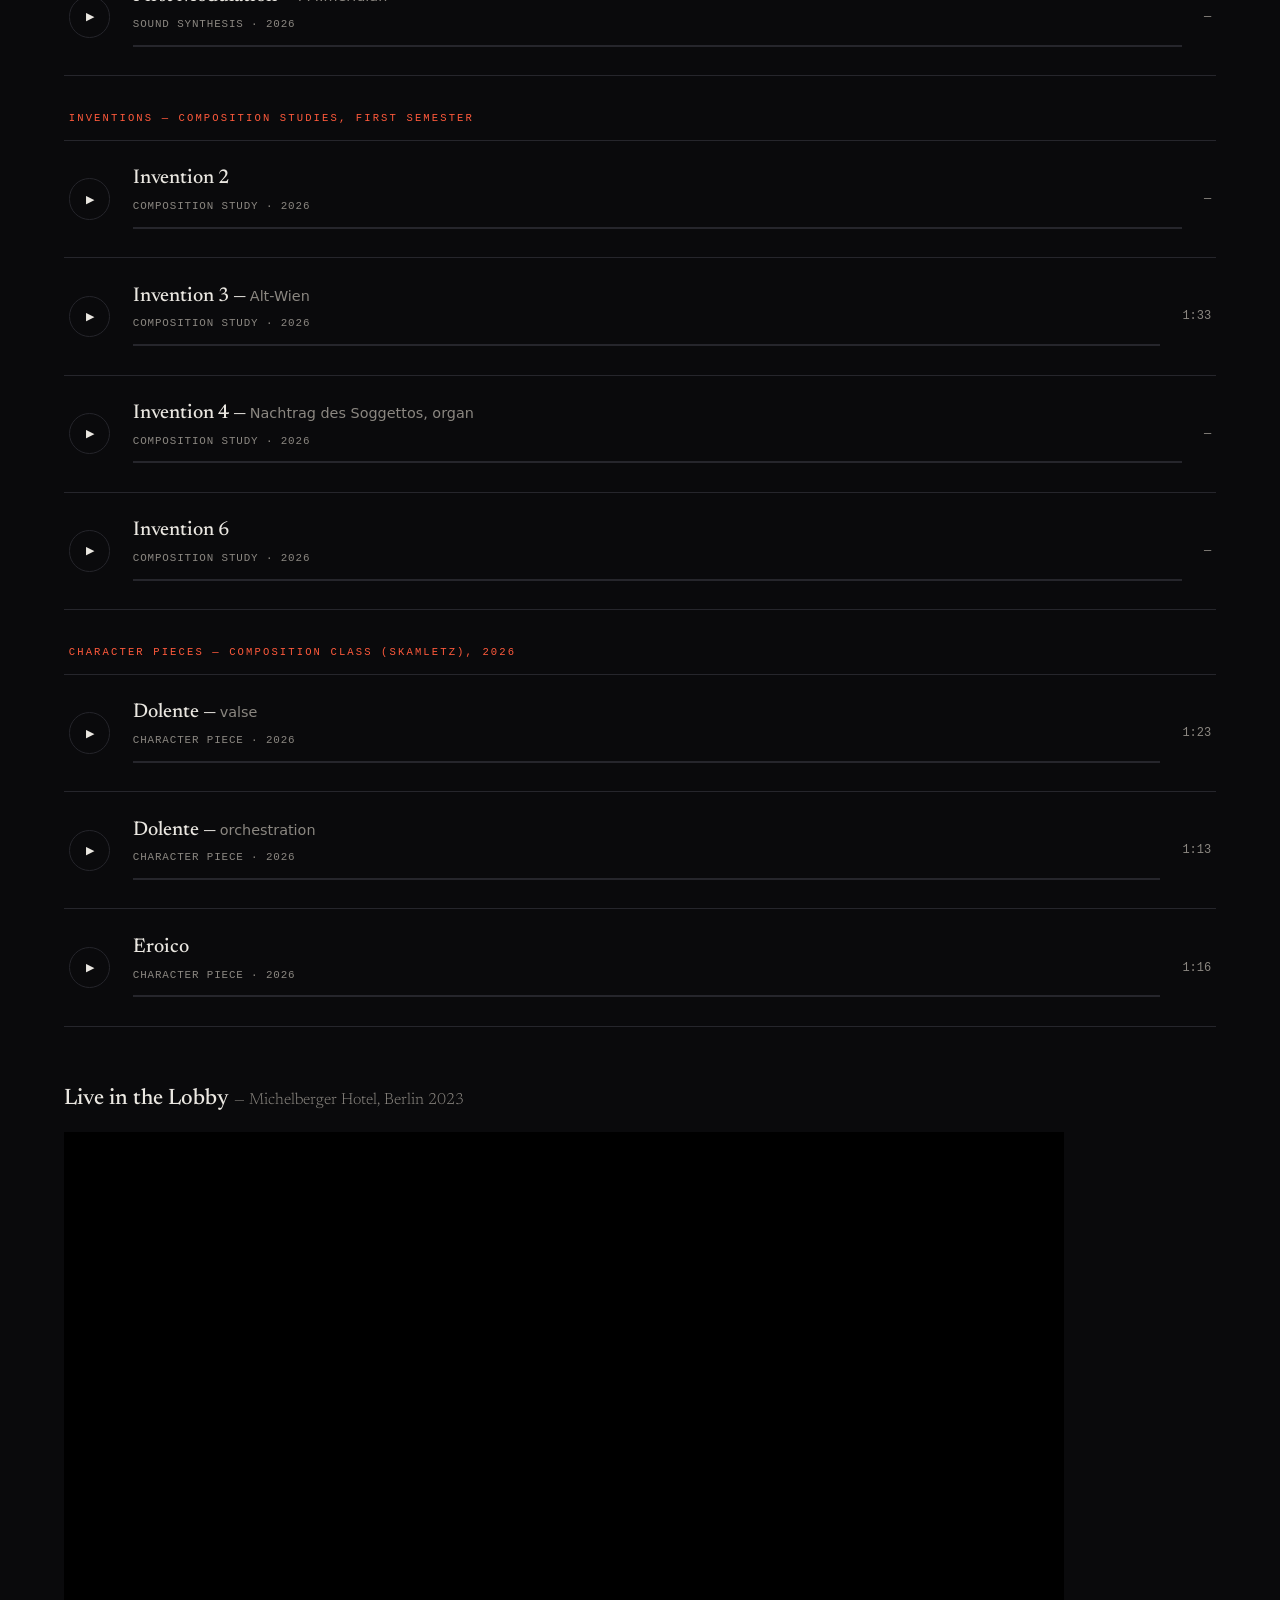
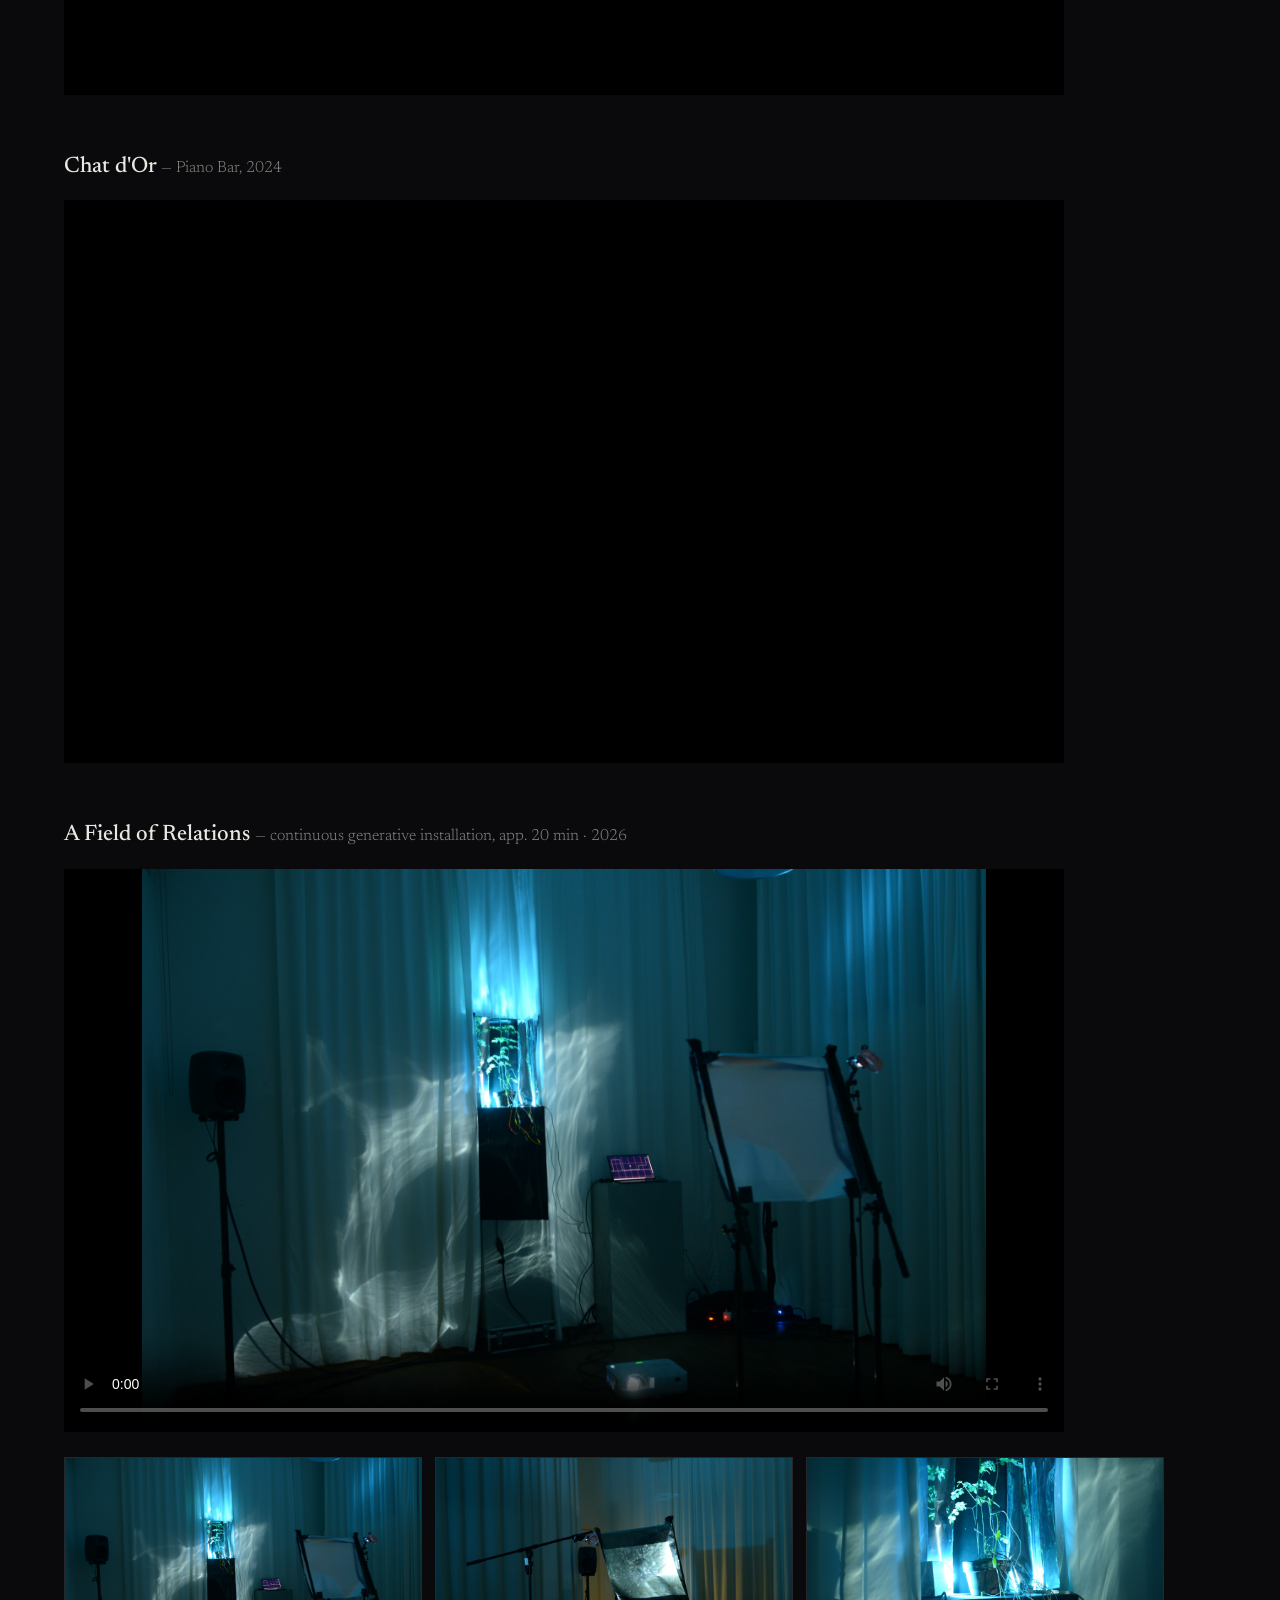
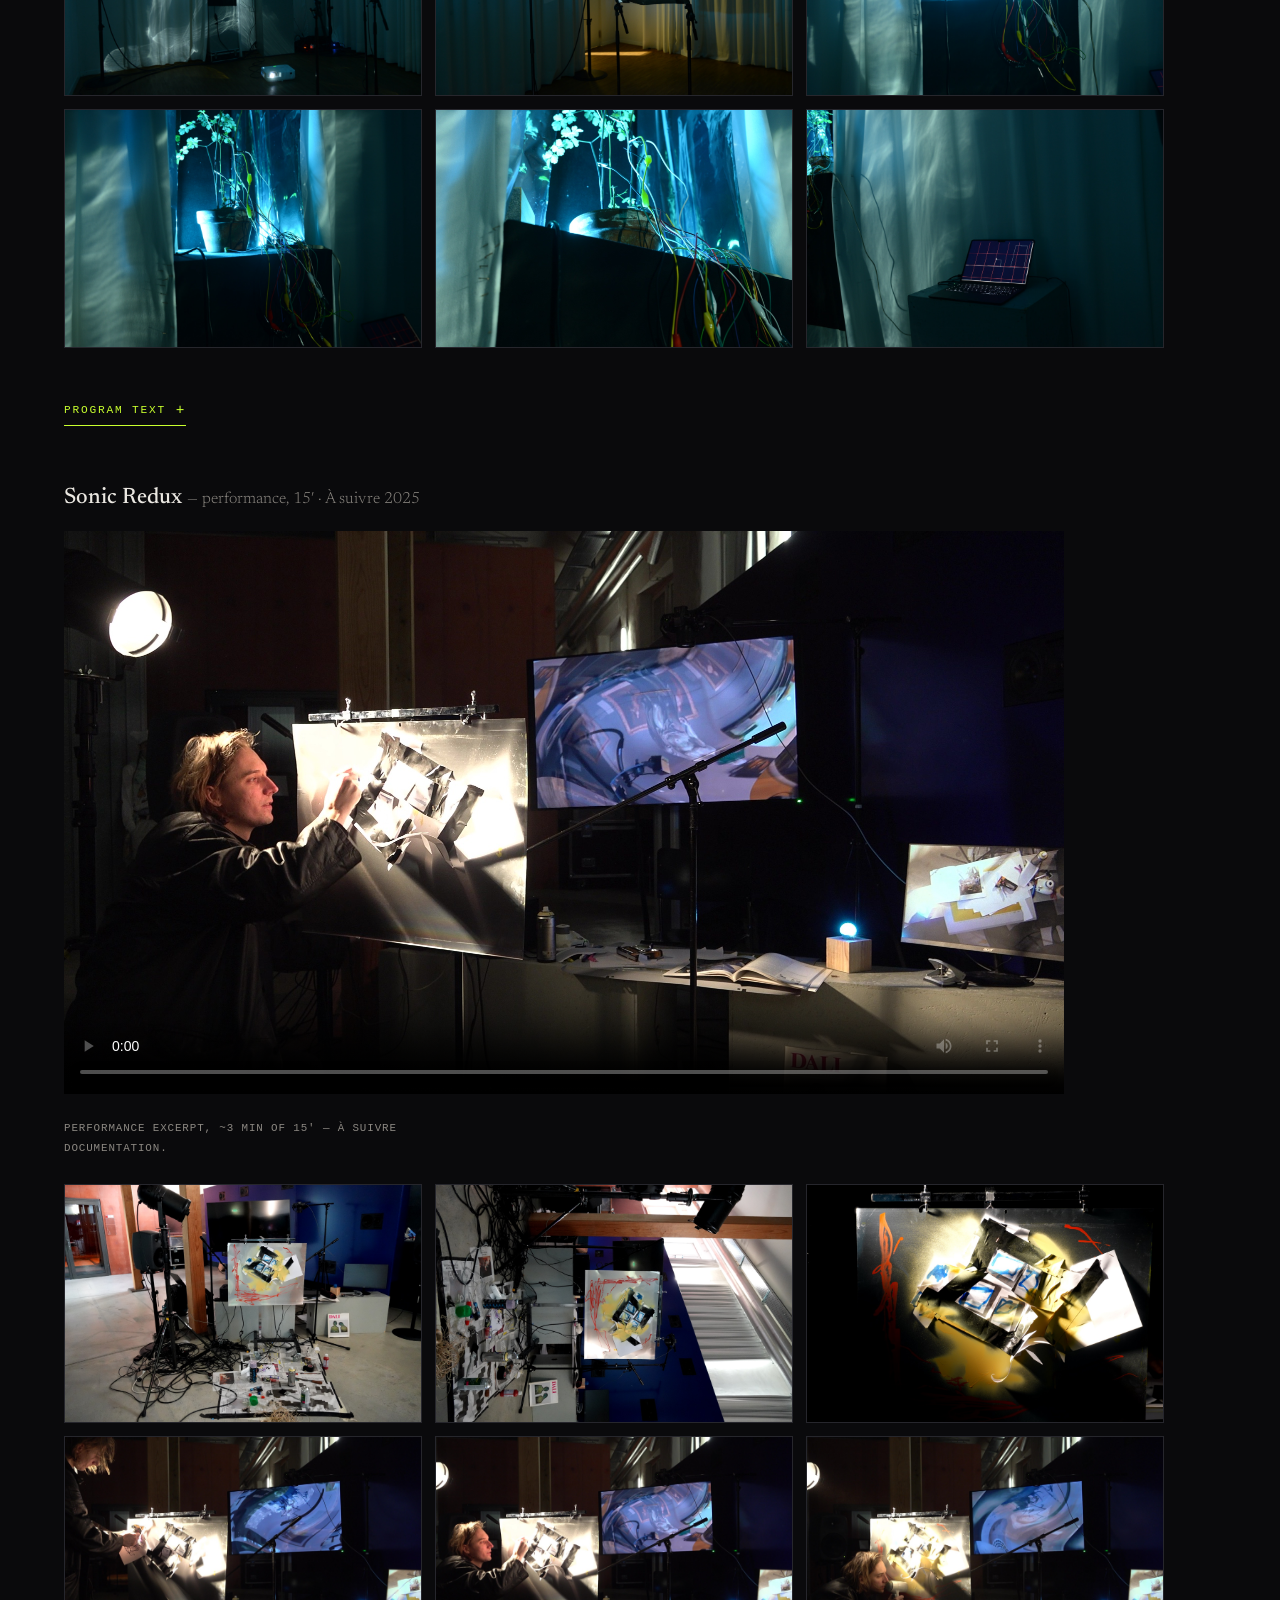
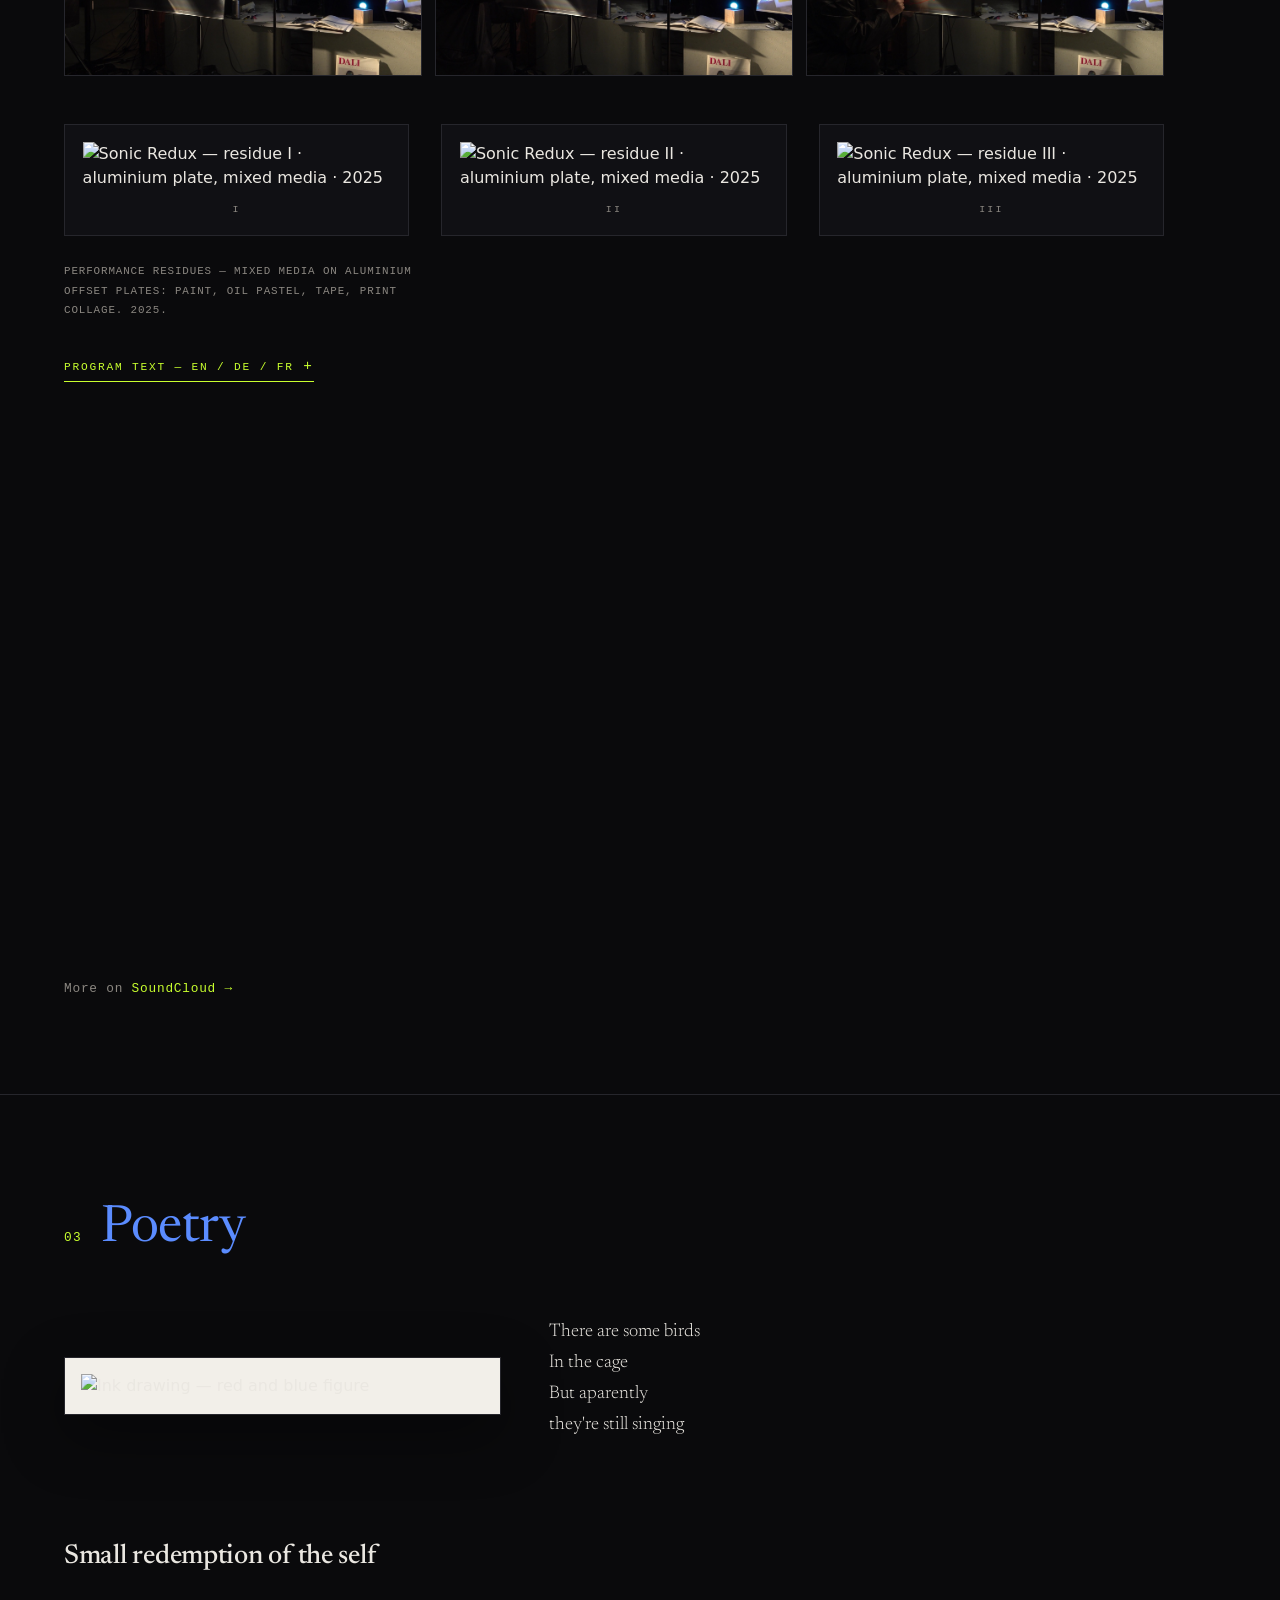
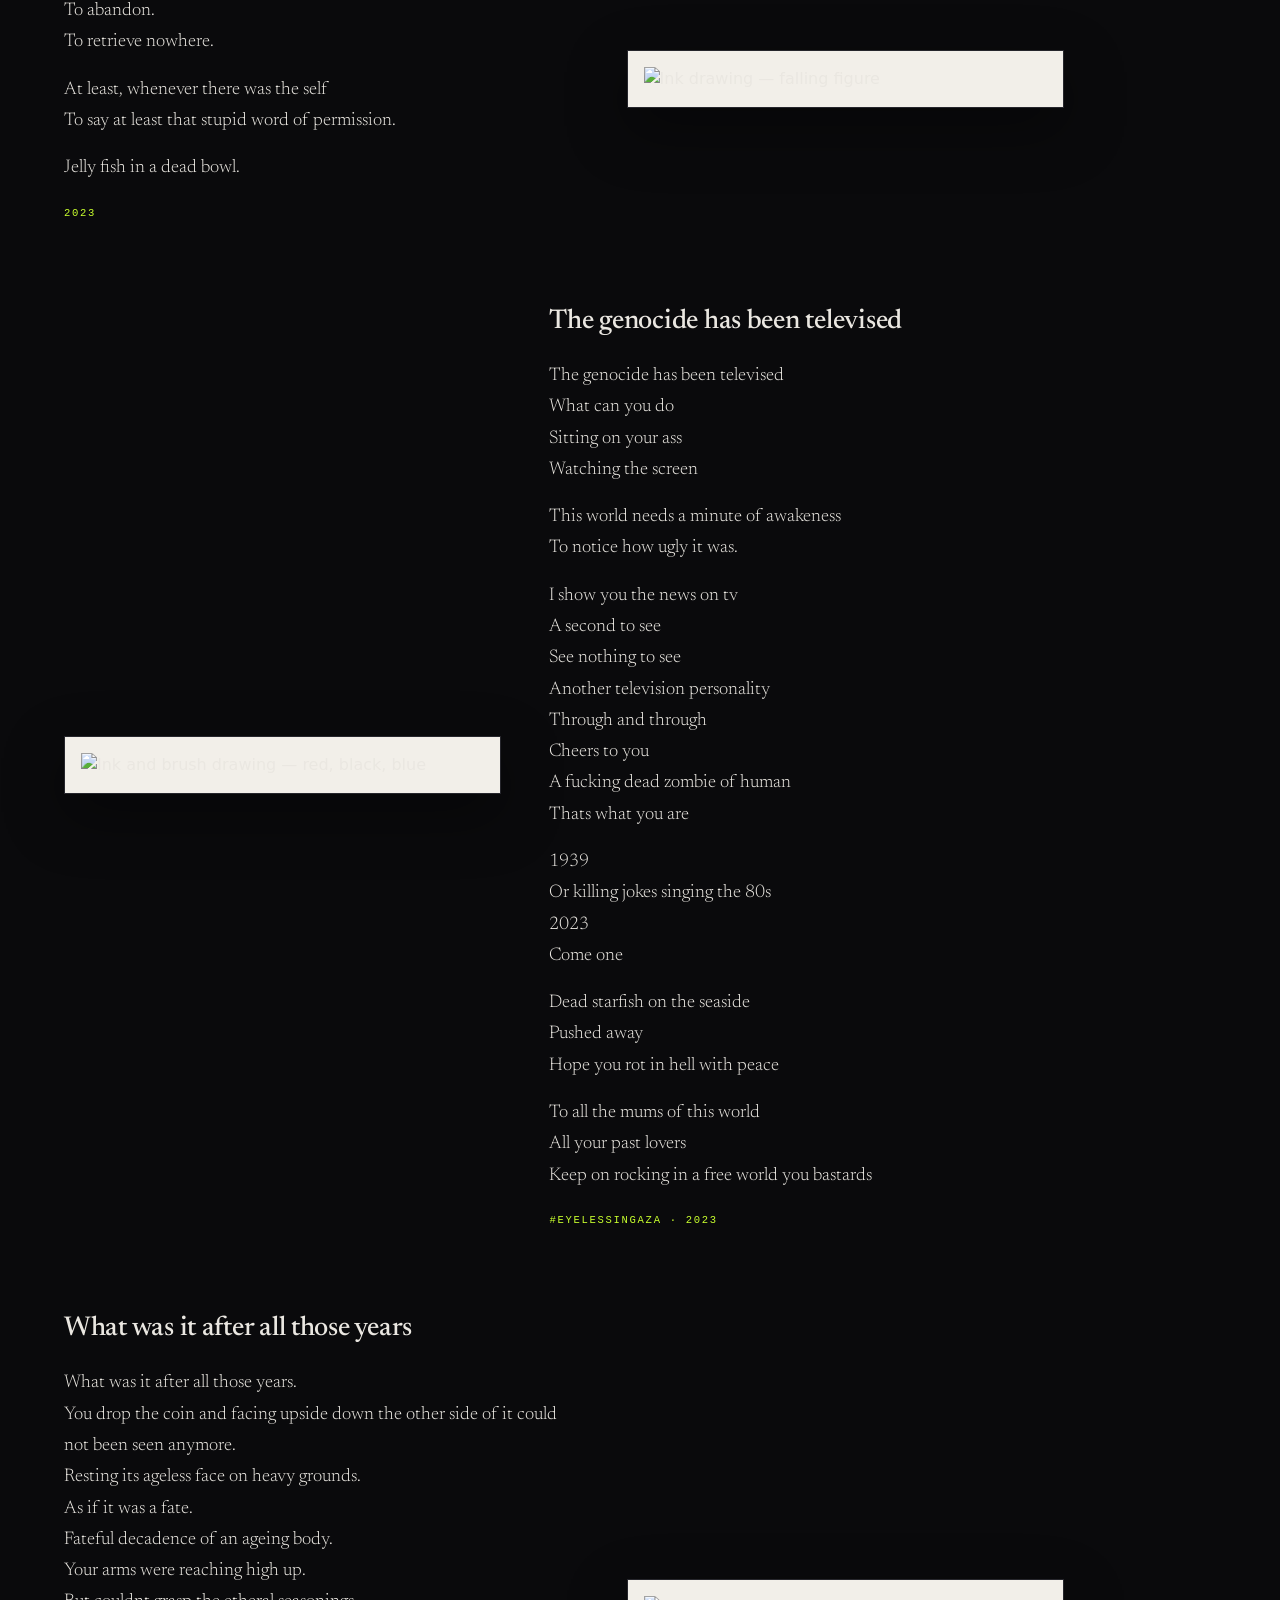
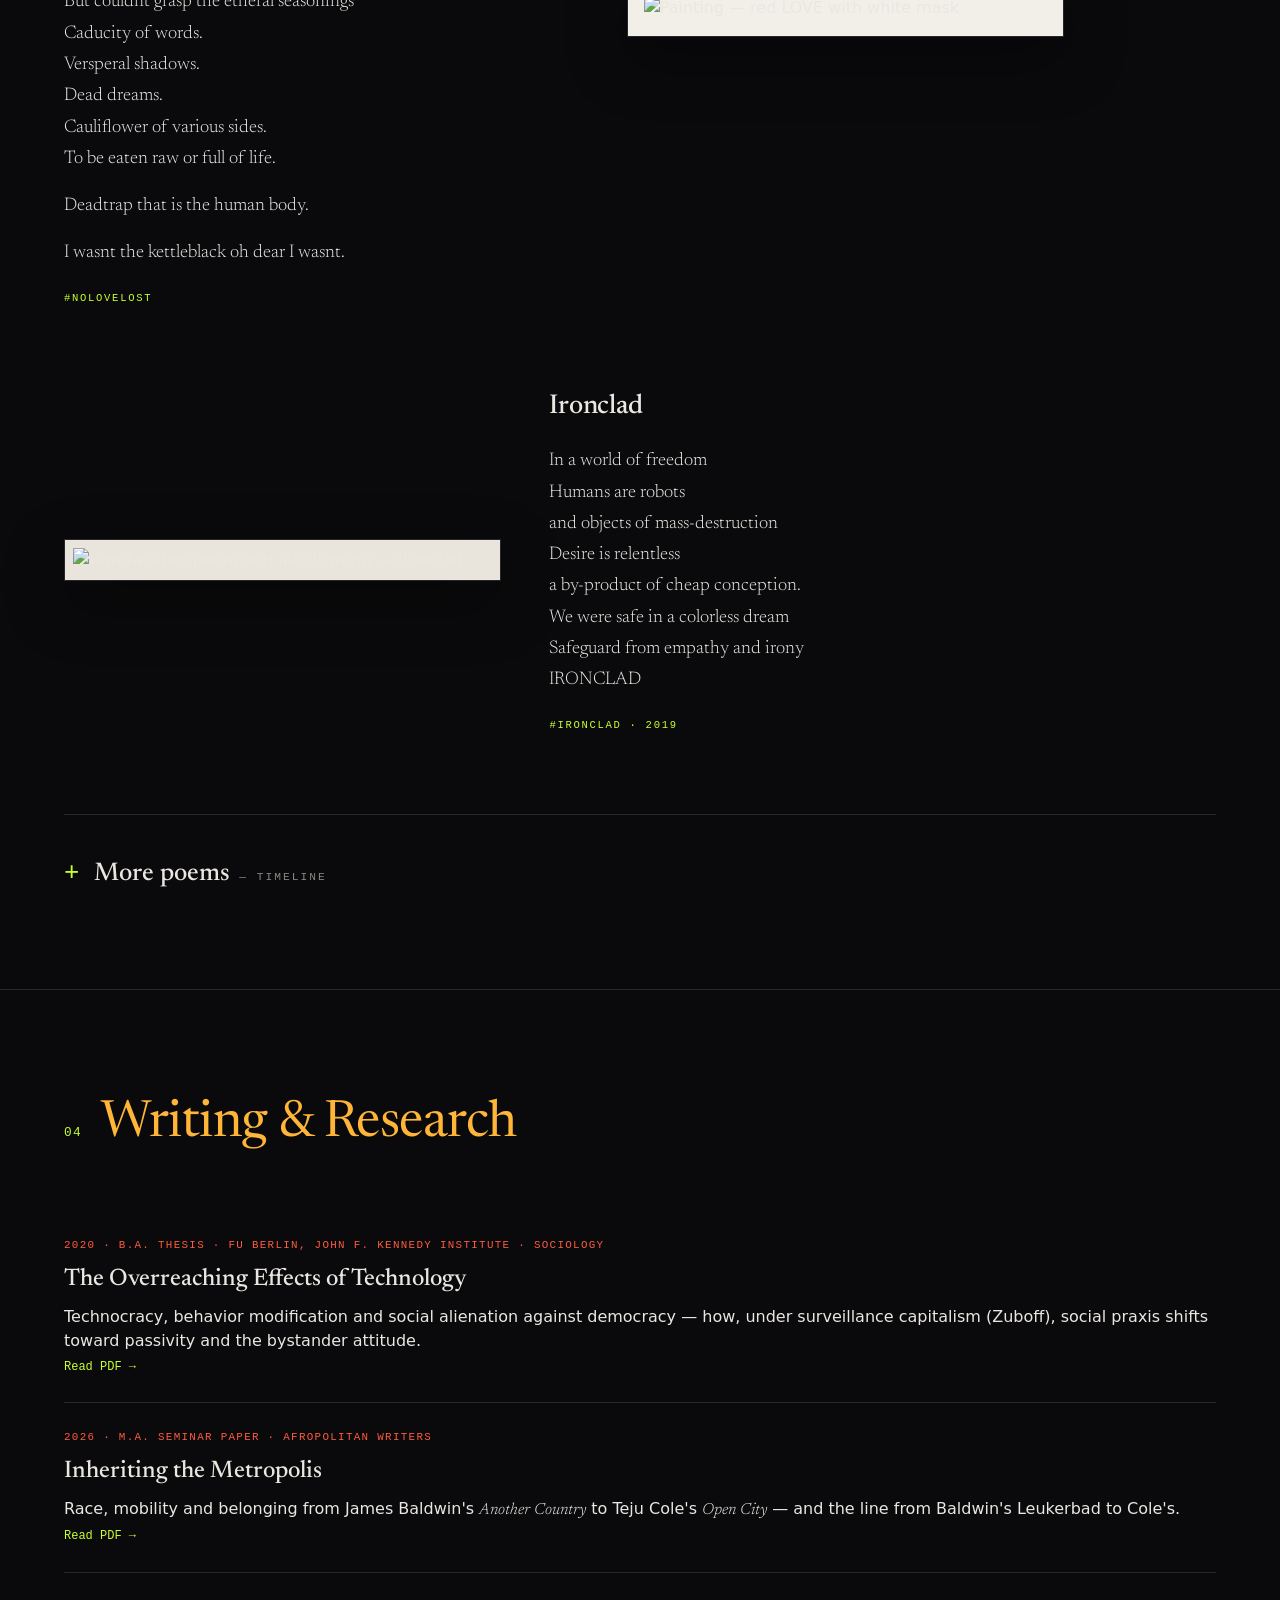
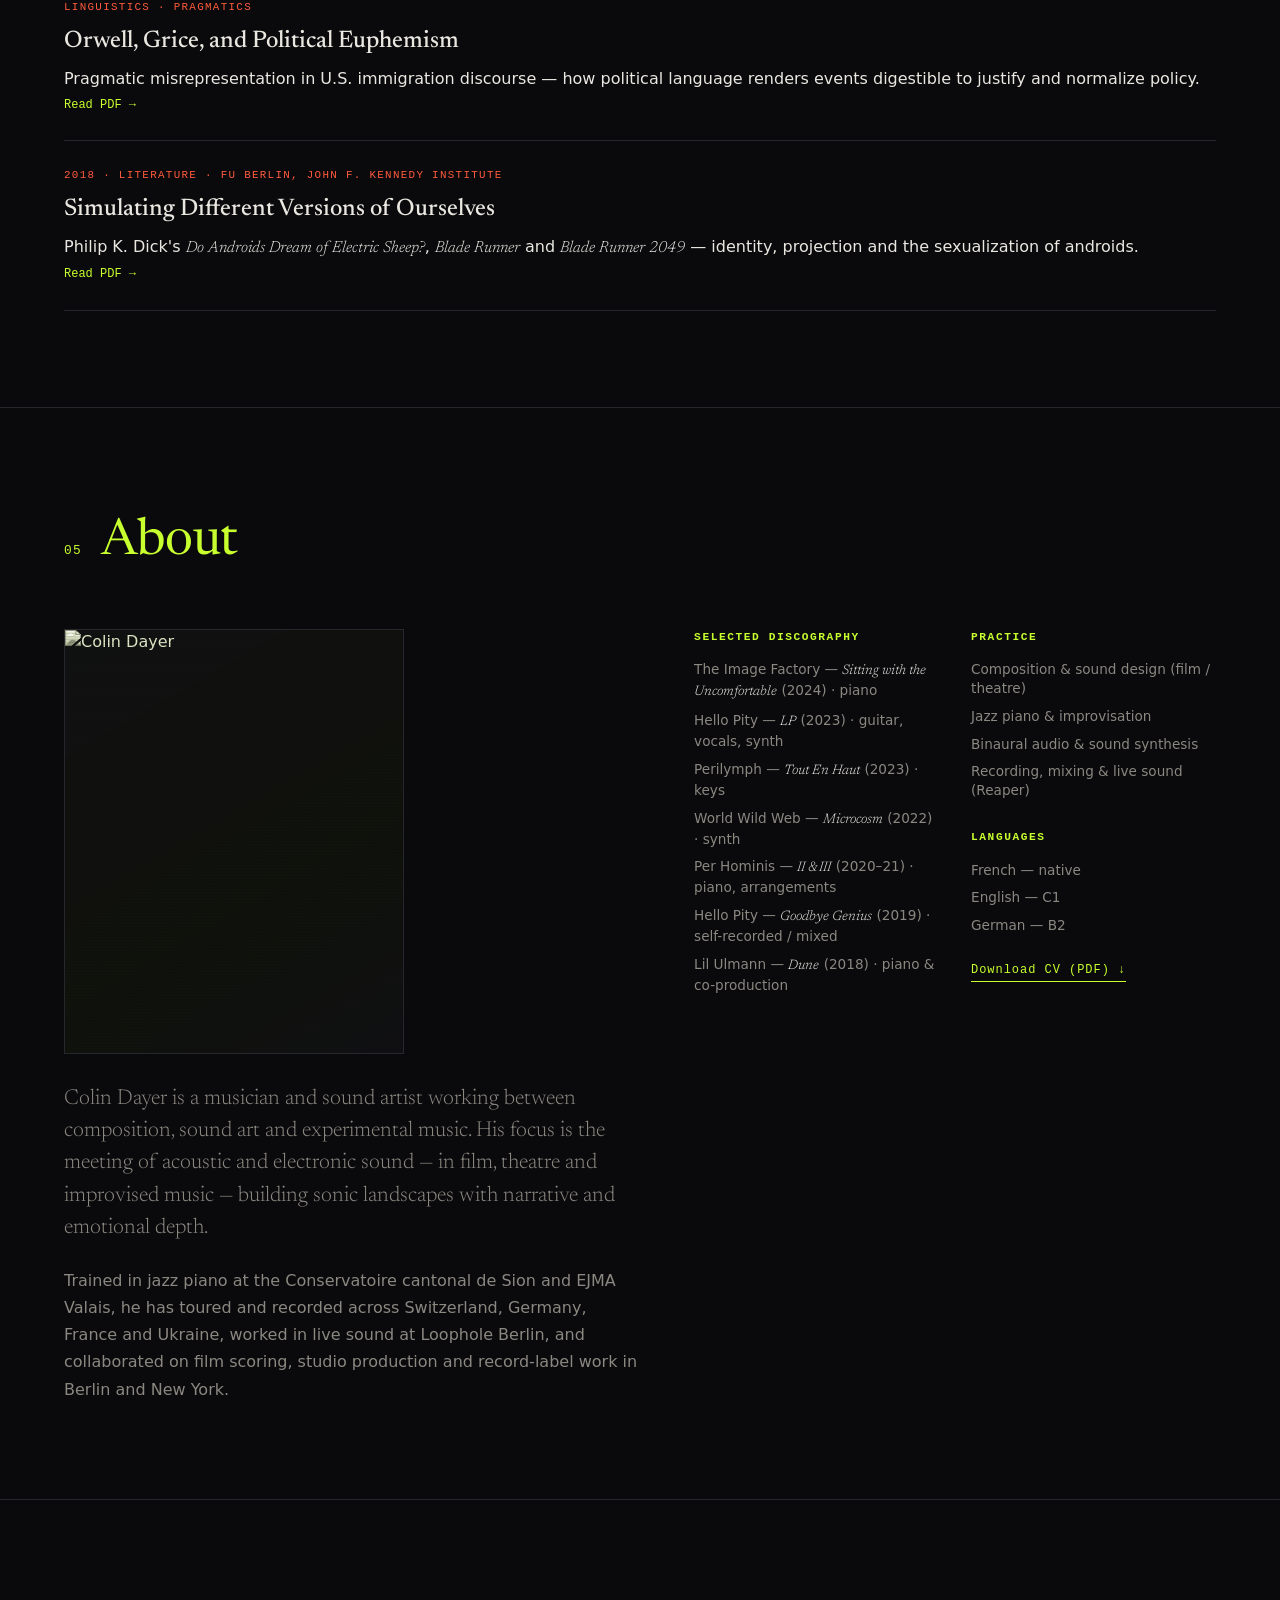
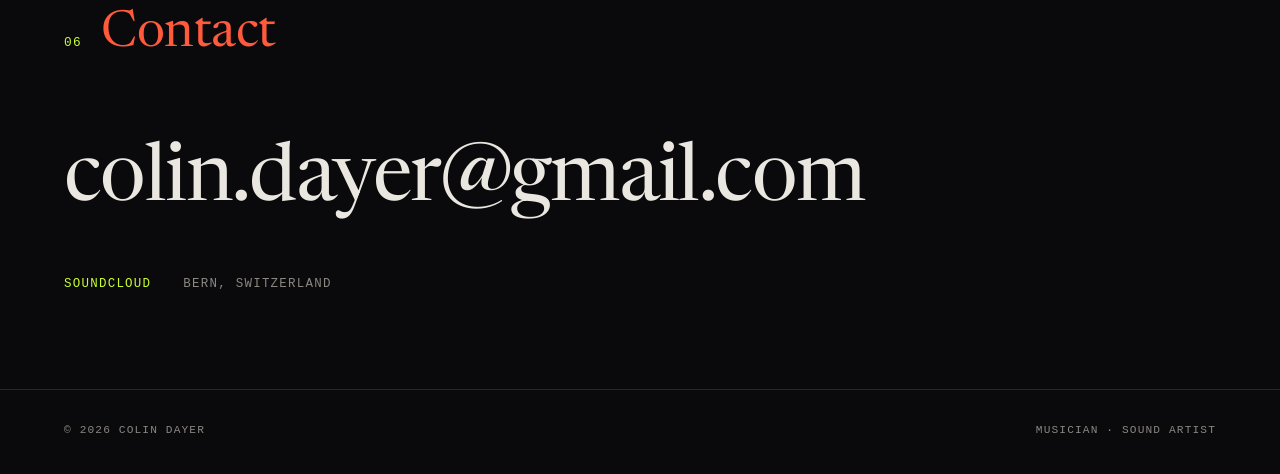
==== commit 2bdb10eb: "Sonic Redux documentation (3-min highlight, 6 photos), graded plant 2026 video + 6 photos, Invention" ====
--- a/index.html
+++ b/index.html
@@ -8,7 +8,7 @@
 <link rel="preconnect" href="https://fonts.googleapis.com" />
 <link rel="preconnect" href="https://fonts.gstatic.com" crossorigin />
 <link href="https://fonts.googleapis.com/css2?family=Space+Grotesk:wght@300;400;500;700&family=Newsreader:ital,opsz,wght@0,6..72,400;0,6..72,500;1,6..72,400&family=JetBrains+Mono:wght@400;500&display=swap" rel="stylesheet" />
-<link rel="stylesheet" href="css/style.css?v=12" />
+<link rel="stylesheet" href="css/style.css?v=13" />
 </head>
 <body>
 <div class="grain" aria-hidden="true"></div>
@@ -214,6 +214,16 @@
         <div class="track-time">—</div>
       </article>
 
+      <article class="track" data-src="audio/invention-3-alt-wien.mp3">
+        <button class="track-play" aria-label="Play">▶</button>
+        <div class="track-body">
+          <div class="track-title">Invention 3 — <span>Alt-Wien</span></div>
+          <div class="track-desc">Composition study · 2026</div>
+          <div class="track-progress"><div class="track-bar"></div></div>
+        </div>
+        <div class="track-time">—</div>
+      </article>
+
       <article class="track" data-src="audio/invention-4-organ.mp3">
         <button class="track-play" aria-label="Play">▶</button>
         <div class="track-body">
@@ -229,6 +239,38 @@
         <div class="track-body">
           <div class="track-title">Invention 6</div>
           <div class="track-desc">Composition study · 2026</div>
+          <div class="track-progress"><div class="track-bar"></div></div>
+        </div>
+        <div class="track-time">—</div>
+      </article>
+
+      <div class="track-group">Character pieces — composition class (Skamletz), 2026</div>
+
+      <article class="track" data-src="audio/dolente-valse.mp3">
+        <button class="track-play" aria-label="Play">▶</button>
+        <div class="track-body">
+          <div class="track-title">Dolente — <span>valse</span></div>
+          <div class="track-desc">Character piece · 2026</div>
+          <div class="track-progress"><div class="track-bar"></div></div>
+        </div>
+        <div class="track-time">—</div>
+      </article>
+
+      <article class="track" data-src="audio/dolente-orchestration.mp3">
+        <button class="track-play" aria-label="Play">▶</button>
+        <div class="track-body">
+          <div class="track-title">Dolente — <span>orchestration</span></div>
+          <div class="track-desc">Character piece · 2026</div>
+          <div class="track-progress"><div class="track-bar"></div></div>
+        </div>
+        <div class="track-time">—</div>
+      </article>
+
+      <article class="track" data-src="audio/eroico.mp3">
+        <button class="track-play" aria-label="Play">▶</button>
+        <div class="track-body">
+          <div class="track-title">Eroico</div>
+          <div class="track-desc">Character piece · 2026</div>
           <div class="track-progress"><div class="track-bar"></div></div>
         </div>
         <div class="track-time">—</div>
@@ -257,16 +299,18 @@
 
     <div class="live-block">
       <h3 class="video-title">A Field of Relations <span>— continuous generative installation, app. 20 min · 2026</span></h3>
-      <div class="live-grid">
-        <div class="live-embed">
-          <video controls preload="metadata" playsinline style="position:absolute;inset:0;width:100%;height:100%;background:#000">
-            <source src="assets/plant-installation.mp4?v=2" type="video/mp4" />
-          </video>
-        </div>
-        <figure class="live-photo">
-          <img src="assets/plant-installation.jpg" alt="A Field of Relations — biofeedback plant installation, teal light" loading="lazy" />
-          <figcaption>Installation view</figcaption>
-        </figure>
+      <div class="live-embed" style="max-width:1000px">
+        <video controls preload="metadata" playsinline poster="assets/afor-1.jpg" style="position:absolute;inset:0;width:100%;height:100%;background:#000">
+          <source src="assets/plant-installation-2026.mp4" type="video/mp4" />
+        </video>
+      </div>
+      <div class="gallery gallery--doc">
+        <figure class="gallery-item"><img src="assets/afor-1.jpg" alt="A Field of Relations — installation view, 2026" loading="lazy" /></figure>
+        <figure class="gallery-item"><img src="assets/afor-2.jpg" alt="A Field of Relations — reflective foil and caustics" loading="lazy" /></figure>
+        <figure class="gallery-item"><img src="assets/afor-3.jpg" alt="A Field of Relations — the plant, wired" loading="lazy" /></figure>
+        <figure class="gallery-item"><img src="assets/afor-4.jpg" alt="A Field of Relations — electrodes on the plant" loading="lazy" /></figure>
+        <figure class="gallery-item"><img src="assets/afor-5.jpg" alt="A Field of Relations — inside the foil chamber" loading="lazy" /></figure>
+        <figure class="gallery-item"><img src="assets/afor-6.jpg" alt="A Field of Relations — the plant's signal on screen" loading="lazy" /></figure>
       </div>
       <details class="prog-text">
         <summary>Program text</summary>
@@ -297,10 +341,24 @@
     <!-- SONIC REDUX -->
     <div class="live-block" id="sonic-redux">
       <h3 class="video-title">Sonic Redux <span>— performance, 15′ · À suivre 2025</span></h3>
+      <div class="live-embed" style="max-width:1000px">
+        <video controls preload="metadata" playsinline poster="assets/sonic-redux-perf-2.jpg" style="position:absolute;inset:0;width:100%;height:100%;background:#000">
+          <source src="assets/sonic-redux-performance.mp4" type="video/mp4" />
+        </video>
+      </div>
+      <p class="gallery-caption">Performance excerpt, ~3 min of 15′ — À suivre documentation.</p>
+      <div class="gallery gallery--doc">
+        <figure class="gallery-item"><img src="assets/sonic-redux-setup-1.jpg" alt="Sonic Redux — performance setup, À suivre 2025" loading="lazy" /></figure>
+        <figure class="gallery-item"><img src="assets/sonic-redux-setup-2.jpg" alt="Sonic Redux — the plate on its rig" loading="lazy" /></figure>
+        <figure class="gallery-item"><img src="assets/sonic-redux-setup-3.jpg" alt="Sonic Redux — finished plate under light" loading="lazy" /></figure>
+        <figure class="gallery-item"><img src="assets/sonic-redux-perf-1.jpg" alt="Sonic Redux — placing the collage" loading="lazy" /></figure>
+        <figure class="gallery-item"><img src="assets/sonic-redux-perf-2.jpg" alt="Sonic Redux — working the plate" loading="lazy" /></figure>
+        <figure class="gallery-item"><img src="assets/sonic-redux-perf-3.jpg" alt="Sonic Redux — heat and spray, the finale" loading="lazy" /></figure>
+      </div>
       <div class="gallery">
-        <figure class="gallery-item"><img src="assets/sonic-redux-1.jpg?v=2" alt="Sonic Redux — performance residue I" loading="lazy" /><figcaption>I</figcaption></figure>
-        <figure class="gallery-item"><img src="assets/sonic-redux-2.jpg?v=2" alt="Sonic Redux — performance residue II" loading="lazy" /><figcaption>II</figcaption></figure>
-        <figure class="gallery-item"><img src="assets/sonic-redux-3.jpg?v=2" alt="Sonic Redux — performance residue III" loading="lazy" /><figcaption>III</figcaption></figure>
+        <figure class="gallery-item"><img src="assets/sonic-redux-1.jpg?v=2" alt="Sonic Redux — residue I · aluminium plate, mixed media · 2025" loading="lazy" /><figcaption>I</figcaption></figure>
+        <figure class="gallery-item"><img src="assets/sonic-redux-2.jpg?v=2" alt="Sonic Redux — residue II · aluminium plate, mixed media · 2025" loading="lazy" /><figcaption>II</figcaption></figure>
+        <figure class="gallery-item"><img src="assets/sonic-redux-3.jpg?v=2" alt="Sonic Redux — residue III · aluminium plate, mixed media · 2025" loading="lazy" /><figcaption>III</figcaption></figure>
       </div>
       <p class="gallery-caption">Performance residues — mixed media on aluminium offset plates: paint, oil pastel, tape, print collage. 2025.</p>
       <details class="prog-text">
@@ -682,6 +740,6 @@
   <div class="player-time">0:00</div>
 </div>
 
-<script src="js/main.js?v=11"></script>
+<script src="js/main.js?v=13"></script>
 </body>
 </html>
--- a/css/style.css
+++ b/css/style.css
@@ -0,0 +1,526 @@
+/* ============ Colin Dayer — modernist / cyberpunk / jazz ============ */
+:root{
+  --bg:#0a0a0c;
+  --bg-soft:#101014;
+  --ink:#eae7e1;
+  --ink-dim:#8b8781;
+  --line:#26262c;
+  --accent:#c8ff2e;      /* electric lime */
+  --accent-2:#ff5a3c;    /* warm signal */
+  --serif:"Newsreader",Georgia,serif;
+  --sans:"Space Grotesk",system-ui,sans-serif;
+  --mono:"JetBrains Mono",monospace;
+  --pad:clamp(1.25rem,5vw,5rem);
+}
+
+*{box-sizing:border-box;margin:0;padding:0}
+html{scroll-behavior:smooth}
+body{
+  background:var(--bg);
+  color:var(--ink);
+  font-family:var(--sans);
+  font-weight:300;
+  line-height:1.5;
+  -webkit-font-smoothing:antialiased;
+  overflow-x:hidden;
+}
+em{font-style:italic;font-family:var(--serif)}
+a{color:inherit;text-decoration:none}
+
+/* film grain */
+.grain{
+  position:fixed;inset:0;z-index:1;pointer-events:none;opacity:.035;
+  background-image:url("data:image/svg+xml,%3Csvg xmlns='http://www.w3.org/2000/svg' width='120' height='120'%3E%3Cfilter id='n'%3E%3CfeTurbulence type='fractalNoise' baseFrequency='.9' numOctaves='3'/%3E%3C/filter%3E%3Crect width='100%25' height='100%25' filter='url(%23n)'/%3E%3C/svg%3E");
+}
+
+/* ---------- header ---------- */
+.site-header{
+  position:fixed;top:0;left:0;right:0;z-index:20;
+  display:flex;align-items:center;justify-content:space-between;
+  padding:1.1rem var(--pad);
+}
+.site-header .mark,.site-header .nav,.site-header .nav-toggle{mix-blend-mode:difference}
+.mark{font-family:var(--mono);font-weight:500;letter-spacing:.12em;font-size:.95rem}
+.mark-dot{color:var(--accent)}
+.nav{display:flex;gap:1.6rem}
+.nav a{
+  font-family:var(--mono);font-size:.72rem;letter-spacing:.14em;
+  text-transform:uppercase;color:var(--ink);opacity:.8;transition:opacity .2s;
+}
+.nav a:hover{opacity:1}
+.nav-toggle{display:none;background:none;border:none;color:var(--ink);font-size:1.3rem;cursor:pointer}
+
+/* ambient sound toggle */
+.sound-wrap{position:relative}
+.sound-menu{
+  position:absolute;top:calc(100% + .5rem);left:0;z-index:40;
+  background:rgba(12,12,15,.95);backdrop-filter:blur(10px);
+  border:1px solid var(--line);min-width:11rem;
+  display:flex;flex-direction:column;
+}
+.sound-menu[hidden]{display:none}
+.sound-menu button{
+  background:none;border:none;border-bottom:1px solid var(--line);
+  color:var(--ink-dim);cursor:pointer;text-align:left;
+  font-family:var(--mono);font-size:.66rem;letter-spacing:.14em;text-transform:uppercase;
+  padding:.7rem .9rem;transition:color .2s,background .2s;
+}
+.sound-menu button:last-child{border-bottom:none}
+.sound-menu button:hover{color:var(--accent);background:rgba(200,255,46,.04)}
+.sound-caret{padding-left:.15rem;opacity:.7}
+.sound-caret:hover{opacity:1}
+.sound-toggle{
+  display:flex;align-items:center;gap:.5rem;
+  background:none;border:1px solid var(--line);border-radius:2rem;
+  padding:.35rem .85rem;cursor:pointer;color:var(--ink-dim);
+  font-family:var(--mono);font-size:.62rem;letter-spacing:.16em;text-transform:uppercase;
+  transition:color .2s,border-color .2s;
+}
+.sound-toggle:hover{color:var(--ink)}
+.sound-toggle.on{color:var(--accent);border-color:var(--accent)}
+.sound-bars{display:flex;align-items:flex-end;gap:2px;height:10px}
+.sound-bars i{width:2px;height:4px;background:currentColor;display:block}
+.sound-toggle.on .sound-bars i{animation:eq 1s ease-in-out infinite}
+.sound-toggle.on .sound-bars i:nth-child(2){animation-delay:.2s}
+.sound-toggle.on .sound-bars i:nth-child(3){animation-delay:.45s}
+@keyframes eq{0%,100%{height:3px}50%{height:10px}}
+
+/* ---------- hero ---------- */
+.hero{
+  position:relative;z-index:2;min-height:100svh;
+  display:flex;flex-direction:column;justify-content:center;
+  padding:7rem var(--pad) 3rem;
+}
+/* animated hero backdrop */
+.hero-canvas,.hero-video{
+  position:absolute;inset:0;width:100%;height:100%;
+  object-fit:cover;z-index:0;pointer-events:none;
+}
+.hero-canvas{opacity:.9}
+.hero-video{
+  display:none;                 /* revealed by JS only if assets/hero.mp4 loads */
+  filter:grayscale(1) contrast(1.05) brightness(.75);
+  mix-blend-mode:screen;opacity:.6;
+}
+.hero-video.ready{display:block}
+.hero-video.ready ~ .hero-canvas,
+.hero.has-video .hero-canvas{opacity:0}
+.hero-inner,.hero-index{position:relative;z-index:2}
+.hero::after{ /* vignette so text stays legible over motion */
+  content:"";position:absolute;inset:0;z-index:1;pointer-events:none;
+  background:radial-gradient(120% 90% at 30% 40%,transparent 40%,var(--bg) 100%);
+}
+
+.eyebrow{
+  font-family:var(--mono);font-size:.72rem;letter-spacing:.28em;
+  text-transform:uppercase;color:var(--accent);margin-bottom:1.5rem;
+}
+.hero-title{
+  font-family:var(--serif);font-weight:500;line-height:.9;
+  font-size:clamp(4rem,17vw,15rem);letter-spacing:-.02em;
+  margin-bottom:1.8rem;
+}
+.hero-lede{
+  max-width:44ch;font-size:clamp(1.05rem,2vw,1.4rem);
+  color:var(--ink);font-weight:300;line-height:1.55;
+}
+.hero-lede em{color:var(--ink)}
+.hero-meta{
+  margin-top:2.5rem;display:flex;gap:1rem;flex-wrap:wrap;
+  font-family:var(--mono);font-size:.72rem;letter-spacing:.12em;
+  text-transform:uppercase;color:var(--ink-dim);
+}
+.hero-meta .dash{color:var(--accent)}
+.hero-index{
+  position:absolute;right:var(--pad);bottom:3rem;
+  display:flex;flex-direction:column;gap:.35rem;text-align:right;
+  font-family:var(--mono);font-size:.7rem;letter-spacing:.1em;color:var(--ink-dim);
+}
+
+/* ---------- sections ---------- */
+.section{
+  position:relative;z-index:2;
+  padding:6rem var(--pad);
+  border-top:1px solid var(--line);
+}
+.section-head{
+  display:flex;align-items:baseline;gap:1.2rem;margin-bottom:3rem;
+}
+.section-head .num{
+  font-family:var(--mono);font-size:.8rem;color:var(--accent);letter-spacing:.1em;
+}
+.section-head h2{
+  font-family:var(--serif);font-weight:400;font-size:clamp(1.8rem,5vw,3.2rem);
+  letter-spacing:-.01em;
+}
+/* a little colour per section (mum's note) */
+#work .section-head h2{color:var(--accent)}
+#listen .section-head h2{color:var(--accent-2)}
+#poetry .section-head h2{color:#5b8cff}
+#writing .section-head h2{color:#ffb638}
+#about .section-head h2{color:var(--accent)}
+#contact .section-head h2{color:var(--accent-2)}
+
+/* ---------- work grid ---------- */
+.work-grid{display:grid;grid-template-columns:repeat(2,1fr);gap:1px;background:var(--line)}
+.work-card{
+  background:var(--bg);padding:2.2rem;min-height:14rem;
+  display:flex;flex-direction:column;transition:background .3s;
+}
+.work-card:hover{background:var(--bg-soft)}
+.work-card.muted{color:var(--ink-dim)}
+.work-card.filler{min-height:0;padding:0;pointer-events:none}
+.work-tag{
+  font-family:var(--mono);font-size:.66rem;letter-spacing:.16em;
+  text-transform:uppercase;color:var(--accent-2);margin-bottom:auto;
+}
+.work-card h3{
+  font-family:var(--serif);font-weight:500;font-size:1.7rem;
+  margin:1.4rem 0 .7rem;letter-spacing:-.01em;
+}
+.work-card p{font-size:.95rem;color:var(--ink-dim);max-width:40ch}
+.work-link{
+  margin-top:1.3rem;font-family:var(--mono);font-size:.72rem;letter-spacing:.1em;
+  color:var(--accent);align-self:flex-start;border-bottom:1px solid transparent;transition:border .2s;
+}
+.work-link:hover{border-color:var(--accent)}
+
+/* ---------- listen / tracks ---------- */
+.tracklist{display:flex;flex-direction:column;border-top:1px solid var(--line)}
+.track-group{
+  font-family:var(--mono);font-size:.66rem;letter-spacing:.2em;
+  text-transform:uppercase;color:var(--accent-2);
+  padding:2.2rem .3rem .8rem;border-bottom:1px solid var(--line);
+}
+.track-group:first-child{padding-top:.8rem}
+.track{
+  display:flex;align-items:center;gap:1.4rem;
+  padding:1.4rem .3rem;border-bottom:1px solid var(--line);
+  cursor:pointer;transition:padding-left .25s;
+}
+.track:hover{padding-left:1rem}
+.track.active{padding-left:1rem}
+.track-play{
+  flex:0 0 auto;width:2.6rem;height:2.6rem;border-radius:50%;
+  border:1px solid var(--line);background:transparent;color:var(--ink);
+  font-size:.7rem;cursor:pointer;transition:all .2s;
+}
+.track:hover .track-play,.track.active .track-play{border-color:var(--accent);color:var(--accent)}
+.track-body{flex:1;min-width:0}
+.track-title{font-family:var(--serif);font-size:1.25rem;font-weight:500}
+.track-title span{color:var(--ink-dim);font-family:var(--sans);font-size:.9rem;font-weight:300}
+.track-title .hp{font-family:var(--mono);font-size:.6rem;letter-spacing:.1em;color:var(--accent);margin-left:.4rem;vertical-align:middle}
+.track-desc{font-family:var(--mono);font-size:.68rem;letter-spacing:.08em;color:var(--ink-dim);text-transform:uppercase;margin-top:.3rem}
+.track-progress{
+  position:relative;height:14px;margin-top:.4rem;cursor:pointer;
+}
+.track-progress::before{ /* rail */
+  content:"";position:absolute;left:0;right:0;top:50%;height:2px;
+  transform:translateY(-50%);background:var(--line);
+}
+.track-progress:hover::before{background:#3a3a42}
+.track-bar{
+  position:absolute;left:0;top:50%;height:2px;transform:translateY(-50%);
+  width:0;background:var(--accent);pointer-events:none;
+}
+.track-progress:hover .track-bar{height:4px}
+.track-time{font-family:var(--mono);font-size:.75rem;color:var(--ink-dim);flex:0 0 auto}
+
+/* ---------- live block ---------- */
+.live-block{margin-top:3.5rem}
+.live-grid{display:grid;grid-template-columns:minmax(0,2.2fr) minmax(0,1fr);gap:1px;background:var(--line);max-width:1000px}
+.live-embed{position:relative;background:#000;aspect-ratio:16/9}
+.live-embed iframe{position:absolute;inset:0;width:100%;height:100%;border:0}
+.live-photo{position:relative;margin:0;overflow:hidden;background:var(--bg-soft)}
+.live-photo img{
+  width:100%;height:100%;object-fit:cover;display:block;
+  filter:contrast(1.1);
+}
+.live-photo::before{ /* match portrait scanlines */
+  content:"";position:absolute;inset:0;z-index:2;pointer-events:none;opacity:.3;
+  background:repeating-linear-gradient(0deg,transparent 0 2px,rgba(0,0,0,.25) 2px 3px);
+}
+.live-photo figcaption{
+  position:absolute;left:.8rem;bottom:.6rem;z-index:3;
+  font-family:var(--mono);font-size:.62rem;letter-spacing:.18em;
+  text-transform:uppercase;color:var(--ink);opacity:.75;
+}
+
+/* ---------- gallery (Sonic Redux) ---------- */
+.gallery{
+  display:grid;grid-template-columns:repeat(3,1fr);
+  gap:2rem;max-width:1100px;align-items:end;
+}
+.gallery-item{
+  margin:0;cursor:zoom-in;position:relative;
+  background:var(--bg-soft);border:1px solid var(--line);
+  padding:1.1rem;transition:border-color .3s,transform .3s;
+}
+.gallery-item:hover{border-color:var(--ink-dim);transform:translateY(-4px)}
+.gallery-item img{width:100%;height:auto;display:block}
+/* documentation photos: no mat, uniform tiles; full frame opens in the lightbox */
+.gallery--doc{gap:.8rem;margin:1.6rem 0 3rem;align-items:start}
+.gallery--doc .gallery-item{padding:0}
+.gallery--doc .gallery-item img{aspect-ratio:3/2;object-fit:cover}
+.gallery-item figcaption{
+  margin-top:.8rem;font-family:var(--mono);font-size:.62rem;
+  letter-spacing:.22em;color:var(--ink-dim);text-align:center;
+}
+.gallery-caption{
+  margin-top:1.6rem;max-width:56ch;
+  font-family:var(--mono);font-size:.68rem;letter-spacing:.08em;
+  text-transform:uppercase;color:var(--ink-dim);line-height:1.8;
+}
+/* lightbox */
+.lightbox{
+  position:fixed;inset:0;z-index:60;display:flex;align-items:center;justify-content:center;
+  background:rgba(8,8,10,.94);backdrop-filter:blur(8px);cursor:zoom-out;
+}
+.lightbox[hidden]{display:none}
+.lightbox img{max-width:92vw;max-height:88vh;border:1px solid var(--line)}
+.lightbox-cap{
+  position:absolute;bottom:1.4rem;left:50%;transform:translateX(-50%);
+  font-family:var(--mono);font-size:.66rem;letter-spacing:.2em;color:var(--ink-dim);
+}
+
+/* ---------- program text ---------- */
+.prog-text{margin-top:2rem;max-width:66ch}
+.prog-text summary{
+  cursor:pointer;list-style:none;display:inline-flex;align-items:center;gap:.6rem;
+  font-family:var(--mono);font-size:.7rem;letter-spacing:.16em;text-transform:uppercase;
+  color:var(--accent);border-bottom:1px solid var(--accent);padding-bottom:3px;
+}
+.prog-text summary::-webkit-details-marker{display:none}
+.prog-text summary::after{content:"+";font-size:.9rem}
+.prog-text[open] summary::after{content:"−"}
+.prog-body{padding-top:1.6rem}
+.prog-body p{
+  font-family:var(--serif);font-size:1.02rem;line-height:1.75;
+  color:var(--ink-dim);margin-bottom:1.1rem;
+}
+.prog-body p em{color:var(--ink)}
+.prog-quote{
+  color:var(--ink) !important;font-size:1.25rem !important;
+  border-left:2px solid var(--accent);padding-left:1.2rem;margin-top:1.8rem;
+}
+.prog-langs{display:flex;gap:.5rem;margin-bottom:1.2rem}
+.lang-tab{
+  background:none;border:1px solid var(--line);color:var(--ink-dim);cursor:pointer;
+  font-family:var(--mono);font-size:.64rem;letter-spacing:.14em;padding:.35rem .8rem;
+  transition:all .2s;
+}
+.lang-tab.active,.lang-tab:hover{color:var(--accent);border-color:var(--accent)}
+
+/* ---------- video ---------- */
+.video-block{margin-top:3.5rem}
+.video-title{font-family:var(--serif);font-weight:500;font-size:1.4rem;margin-bottom:1rem}
+.video-title span{color:var(--ink-dim);font-size:1rem;font-weight:300}
+.video{width:100%;max-width:900px;border:1px solid var(--line);background:#000;display:block}
+.soundcloud-line{margin-top:2.5rem;font-family:var(--mono);font-size:.8rem;letter-spacing:.06em;color:var(--ink-dim)}
+.soundcloud-line a{color:var(--accent)}
+
+/* ---------- release (bandcamp) ---------- */
+.release-block{border-top:1px solid var(--line);padding-top:.5rem;margin-bottom:1rem}
+.bandcamp{max-width:700px;display:block}
+
+/* ---------- words / poems ---------- */
+.words{position:relative;overflow:hidden}
+.words::before{ /* faint detail of Colin's drawing as texture */
+  content:"";position:absolute;inset:0;z-index:0;pointer-events:none;
+  background:url("../assets/art-bg.jpg") no-repeat right -6% top 8%;
+  background-size:48%;opacity:.05;filter:grayscale(.2);
+}
+.words .section-head,.poems{position:relative;z-index:1}
+.poems{display:flex;flex-direction:column;gap:5rem;max-width:1000px}
+.poem{display:grid;grid-template-columns:0.85fr 1fr;gap:3rem;align-items:center}
+.poem.reverse{grid-template-columns:1fr 0.85fr}
+.poem.reverse .poem-art{order:2}
+.poem-art{margin:0;background:#f2efe9;padding:1rem;border:1px solid var(--line);
+  box-shadow:0 20px 60px rgba(0,0,0,.4);transition:transform .4s}
+.poem-art:hover{transform:translateY(-5px)}
+.poem-art img{width:100%;height:auto;display:block}
+.poem-text h3{
+  font-family:var(--serif);font-weight:500;font-size:1.7rem;
+  margin-bottom:1.1rem;letter-spacing:-.01em;color:var(--ink);
+}
+.poem-text p{
+  font-family:var(--serif);font-size:1.15rem;line-height:1.7;
+  color:var(--ink);margin-bottom:1rem;
+}
+.poem-meta{
+  margin-top:1.4rem;font-family:var(--mono);font-size:.66rem;
+  letter-spacing:.16em;text-transform:uppercase;color:var(--accent);
+}
+
+/* poem archive — flowing columns */
+.archive-label{
+  position:relative;z-index:1;margin:6rem 0 2.5rem;
+  font-family:var(--mono);font-size:.72rem;letter-spacing:.24em;
+  text-transform:uppercase;color:var(--ink-dim);
+  border-top:1px solid var(--line);padding-top:2.5rem;
+}
+.poem-cols{position:relative;z-index:1;columns:2;column-gap:4rem;max-width:1000px}
+.poem-entry{break-inside:avoid;-webkit-column-break-inside:avoid;margin-bottom:3.5rem;display:inline-block;width:100%}
+.poem-entry h4{
+  font-family:var(--serif);font-weight:500;font-size:1.35rem;
+  margin-bottom:.9rem;color:var(--ink);letter-spacing:-.01em;
+}
+.poem-entry p{
+  font-family:var(--serif);font-size:1.02rem;line-height:1.65;
+  color:var(--ink-dim);margin-bottom:.9rem;
+}
+.poem-entry .poem-meta{margin-top:.9rem}
+
+/* paper-scan pieces (handwritten) sit on their own paper, no white mat */
+.poem-art--paper{background:#e9e5dc;padding:.5rem}
+
+/* more poems — click-to-open timeline */
+.more-poems{position:relative;z-index:1;margin-top:5rem;border-top:1px solid var(--line);padding-top:2.5rem}
+.more-poems > summary{
+  cursor:pointer;list-style:none;display:inline-flex;align-items:baseline;gap:.6rem;
+  font-family:var(--serif);font-size:1.6rem;font-weight:500;color:var(--ink);
+}
+.more-poems > summary span{font-family:var(--mono);font-size:.7rem;letter-spacing:.18em;text-transform:uppercase;color:var(--ink-dim)}
+.more-poems > summary::-webkit-details-marker{display:none}
+.more-poems > summary::before{content:"+";color:var(--accent);font-family:var(--mono);margin-right:.3rem}
+.more-poems[open] > summary::before{content:"−"}
+
+.timeline{
+  margin-top:2.5rem;max-width:760px;
+  border-left:1px solid var(--line);padding-left:2rem;margin-left:.5rem;
+}
+.tl-year{
+  font-family:var(--mono);font-size:.8rem;letter-spacing:.2em;color:var(--accent);
+  margin:2.2rem 0 1rem;position:relative;
+}
+.tl-year:first-child{margin-top:0}
+.tl-year::before{
+  content:"";position:absolute;left:calc(-2rem - 4px);top:50%;transform:translateY(-50%);
+  width:7px;height:7px;border-radius:50%;background:var(--accent);
+}
+.tl-poem{border-bottom:1px solid var(--line)}
+.tl-poem > summary{
+  cursor:pointer;list-style:none;padding:.9rem 0;
+  font-family:var(--serif);font-size:1.15rem;color:var(--ink-dim);
+  transition:color .2s;display:flex;justify-content:space-between;align-items:center;
+}
+.tl-poem > summary:hover{color:var(--ink)}
+.tl-poem > summary::-webkit-details-marker{display:none}
+.tl-poem > summary::after{content:"→";color:var(--ink-dim);font-family:var(--mono);font-size:.8rem;transition:transform .2s}
+.tl-poem[open] > summary{color:var(--ink)}
+.tl-poem[open] > summary::after{transform:rotate(90deg);color:var(--accent)}
+.tl-body{padding:.3rem 0 1.6rem}
+.tl-body p{font-family:var(--serif);font-size:1.02rem;line-height:1.65;color:var(--ink-dim);margin-bottom:.9rem}
+.tl-body .poem-meta{margin-top:.6rem}
+
+/* ---------- writing ---------- */
+.writing-empty{color:var(--ink-dim);max-width:52ch;font-size:1.05rem;font-family:var(--serif)}
+.paper{border-bottom:1px solid var(--line);padding:1.6rem 0}
+.paper-meta{font-family:var(--mono);font-size:.68rem;letter-spacing:.12em;text-transform:uppercase;color:var(--accent-2)}
+.paper h3{font-family:var(--serif);font-weight:500;font-size:1.5rem;margin:.5rem 0}
+.paper a{font-family:var(--mono);font-size:.75rem;color:var(--accent)}
+
+/* ---------- about ---------- */
+.about-grid{display:grid;grid-template-columns:1.1fr 1fr;gap:3.5rem}
+.portrait{
+  position:relative;margin:0 0 1.8rem;max-width:340px;
+  border:1px solid var(--line);overflow:hidden;background:var(--bg-soft);
+  aspect-ratio:4/5;
+}
+.portrait img{
+  width:100%;height:100%;object-fit:cover;display:block;
+  filter:grayscale(1) contrast(1.08) brightness(.95);
+  transition:filter .5s ease;
+}
+.portrait::after{ /* duotone wash: dark shadows + lime highlights */
+  content:"";position:absolute;inset:0;pointer-events:none;
+  background:linear-gradient(150deg,rgba(200,255,46,.14),rgba(10,10,12,.55));
+  mix-blend-mode:color;
+}
+.portrait::before{ /* subtle scanline / cyberpunk texture */
+  content:"";position:absolute;inset:0;z-index:2;pointer-events:none;opacity:.35;
+  background:repeating-linear-gradient(0deg,transparent 0 2px,rgba(0,0,0,.25) 2px 3px);
+}
+.portrait:hover img{filter:grayscale(.4) contrast(1.05) brightness(1)}
+.about-bio .lead{font-family:var(--serif);font-size:1.35rem;line-height:1.5;margin-bottom:1.4rem}
+.about-bio p{color:var(--ink-dim);font-size:1rem;line-height:1.7}
+.about-cols{display:grid;grid-template-columns:1fr 1fr;gap:2rem}
+.about-col h4{font-family:var(--mono);font-size:.7rem;letter-spacing:.14em;text-transform:uppercase;color:var(--accent);margin:0 0 .9rem}
+.about-col h4:not(:first-child){margin-top:1.8rem}
+.about-col ul{list-style:none;display:flex;flex-direction:column;gap:.55rem}
+.about-col li{font-size:.85rem;color:var(--ink-dim);line-height:1.4}
+.about-col li em{color:var(--ink)}
+.cv-link{display:inline-block;margin-top:1.6rem;font-family:var(--mono);font-size:.75rem;letter-spacing:.08em;color:var(--accent);border-bottom:1px solid var(--accent);padding-bottom:2px}
+
+/* ---------- contact ---------- */
+.contact-big{
+  font-family:var(--serif);font-weight:400;
+  font-size:clamp(1.8rem,7vw,5rem);letter-spacing:-.02em;
+  display:inline-block;border-bottom:2px solid transparent;transition:border .3s,color .3s;
+}
+.contact-big:hover{color:var(--accent);border-color:var(--accent)}
+.contact-links{
+  margin-top:2rem;display:flex;gap:2rem;flex-wrap:wrap;
+  font-family:var(--mono);font-size:.78rem;letter-spacing:.1em;text-transform:uppercase;color:var(--ink-dim);
+}
+.contact-links a{color:var(--accent)}
+
+/* ---------- footer ---------- */
+.site-footer{
+  position:relative;z-index:2;border-top:1px solid var(--line);
+  padding:2rem var(--pad);display:flex;justify-content:space-between;
+  font-family:var(--mono);font-size:.7rem;letter-spacing:.1em;
+  text-transform:uppercase;color:var(--ink-dim);
+}
+
+/* ---------- persistent player ---------- */
+.player{
+  position:fixed;bottom:0;left:0;right:0;z-index:30;
+  display:flex;align-items:center;gap:1.2rem;
+  padding:.9rem var(--pad);
+  background:rgba(12,12,15,.85);backdrop-filter:blur(14px);
+  border-top:1px solid var(--line);
+}
+.player[hidden]{display:none}
+.player-play{
+  width:2.6rem;height:2.6rem;flex:0 0 auto;border-radius:50%;
+  border:1px solid var(--accent);background:transparent;color:var(--accent);
+  cursor:pointer;font-size:.8rem;
+}
+.player-info{flex:1;min-width:0}
+.player-title{font-family:var(--mono);font-size:.72rem;letter-spacing:.08em;text-transform:uppercase;color:var(--ink);white-space:nowrap;overflow:hidden;text-overflow:ellipsis}
+.player-bar{height:3px;background:var(--line);margin-top:.5rem;cursor:pointer}
+.player-fill{height:100%;width:0;background:var(--accent)}
+.player-time{font-family:var(--mono);font-size:.72rem;color:var(--ink-dim);flex:0 0 auto}
+
+/* ---------- scroll reveal ---------- */
+.will-reveal{opacity:0;transform:translateY(26px);transition:opacity .8s cubic-bezier(.2,.6,.2,1),transform .8s cubic-bezier(.2,.6,.2,1)}
+.revealed{opacity:1;transform:none}
+/* hero text gets GPU transform from parallax */
+.hero-inner{will-change:transform}
+
+/* ---------- responsive ---------- */
+@media(max-width:760px){
+  .nav{
+    position:fixed;inset:0;z-index:19;background:var(--bg);
+    flex-direction:column;justify-content:center;align-items:center;gap:2rem;
+    transform:translateY(-100%);transition:transform .4s cubic-bezier(.7,0,.2,1);
+    mix-blend-mode:normal;
+  }
+  .nav.open{transform:translateY(0)}
+  .nav a{font-size:1.1rem}
+  .nav-toggle{display:block;position:relative;z-index:21}
+  .hero-index{display:none}
+  .work-grid{grid-template-columns:1fr}
+  .live-grid{grid-template-columns:1fr}
+  .gallery{grid-template-columns:1fr 1fr;gap:1rem}
+  .live-photo{aspect-ratio:3/2}
+  .poem,.poem.reverse{grid-template-columns:1fr;gap:1.4rem}
+  .poem.reverse .poem-art{order:0}
+  .poem-art{max-width:420px}
+  .words::before{background-size:120%}
+  .poem-cols{columns:1}
+  .about-grid{grid-template-columns:1fr;gap:2.5rem}
+  .about-cols{grid-template-columns:1fr 1fr}
+  .site-footer{flex-direction:column;gap:.5rem}
+}
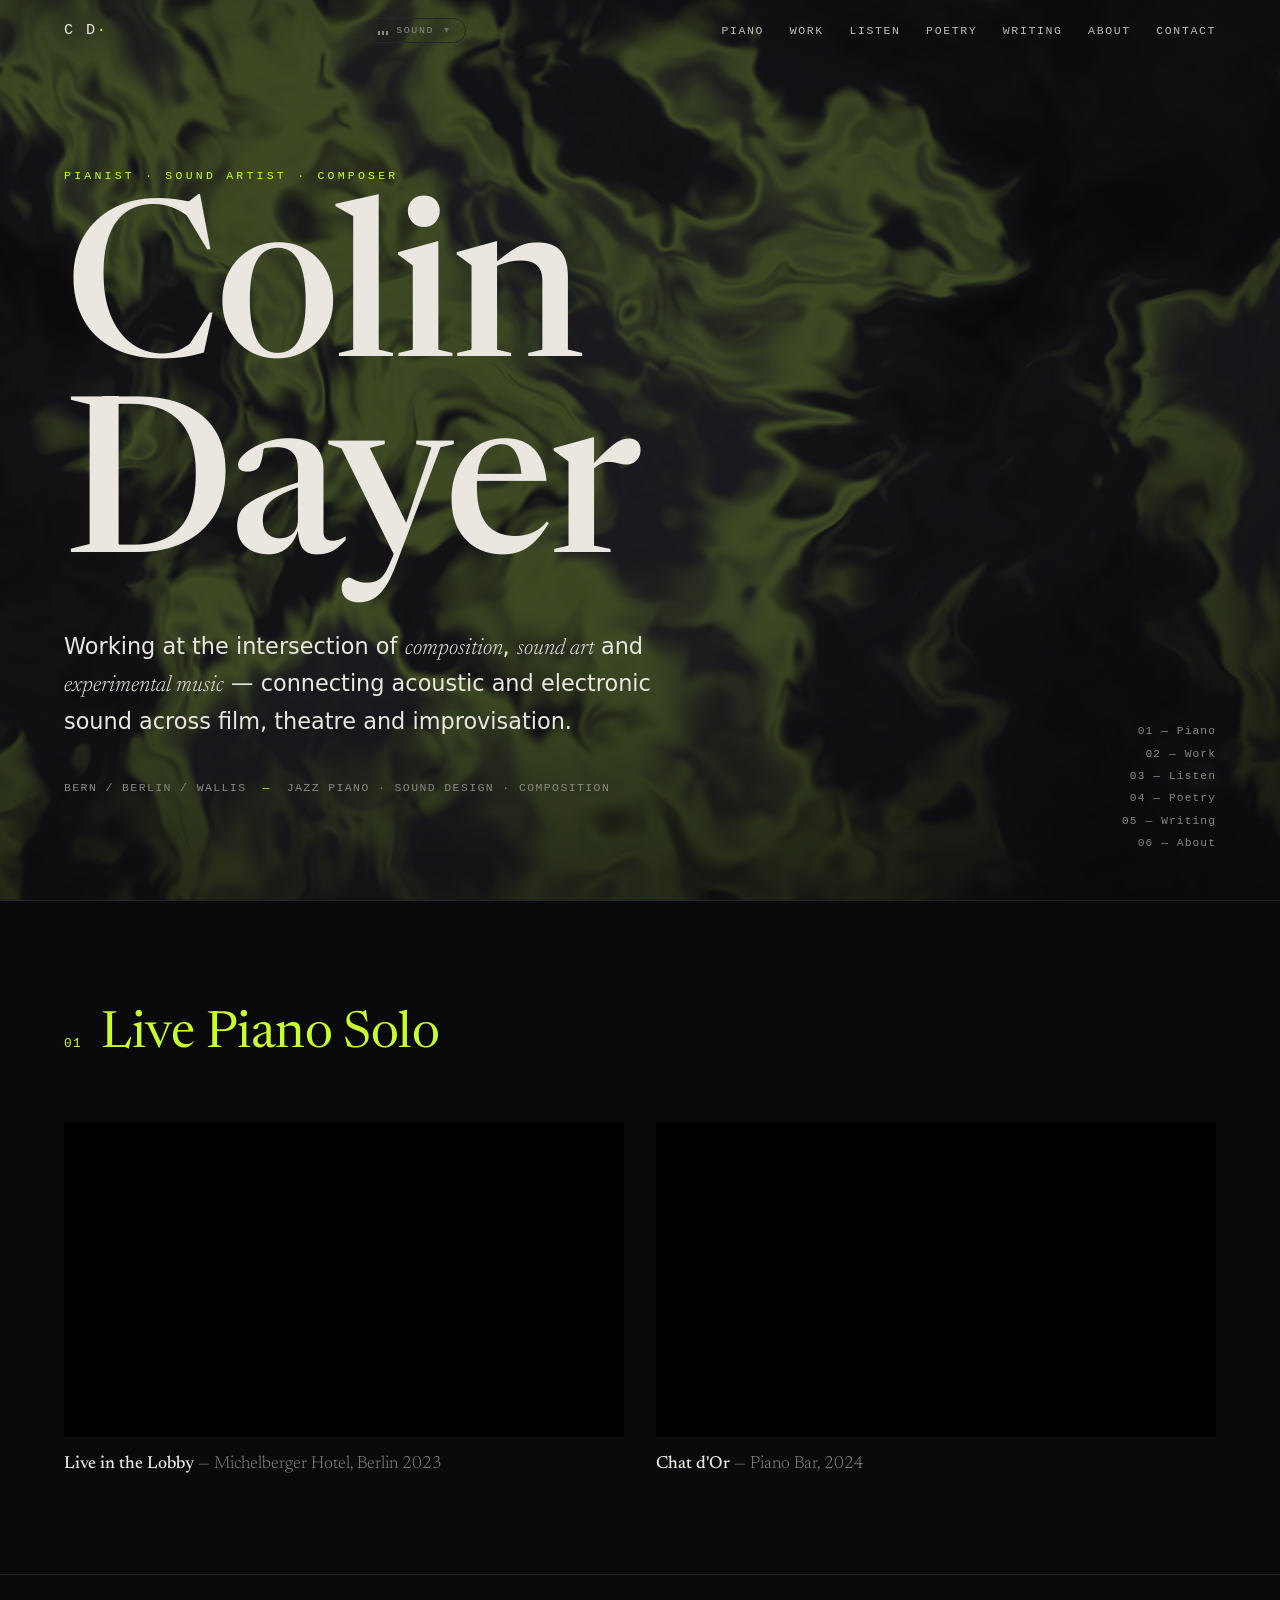
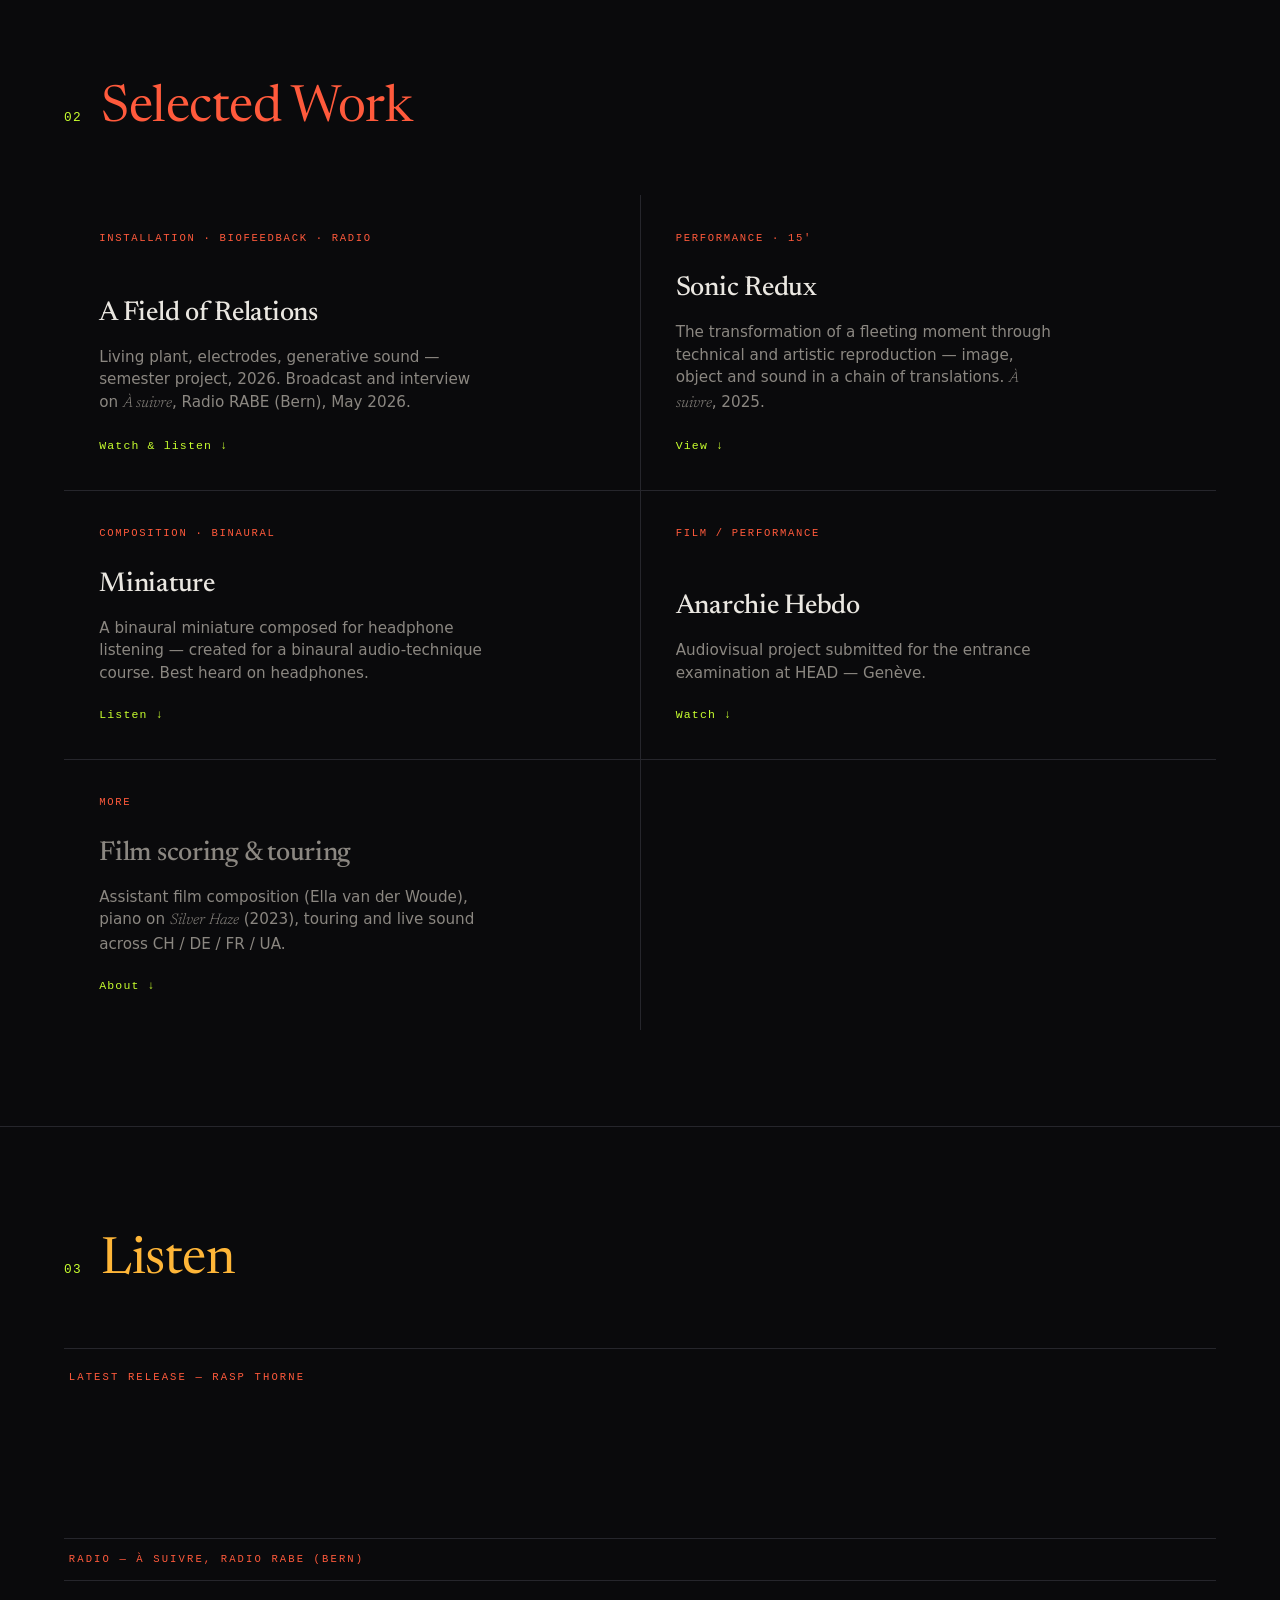
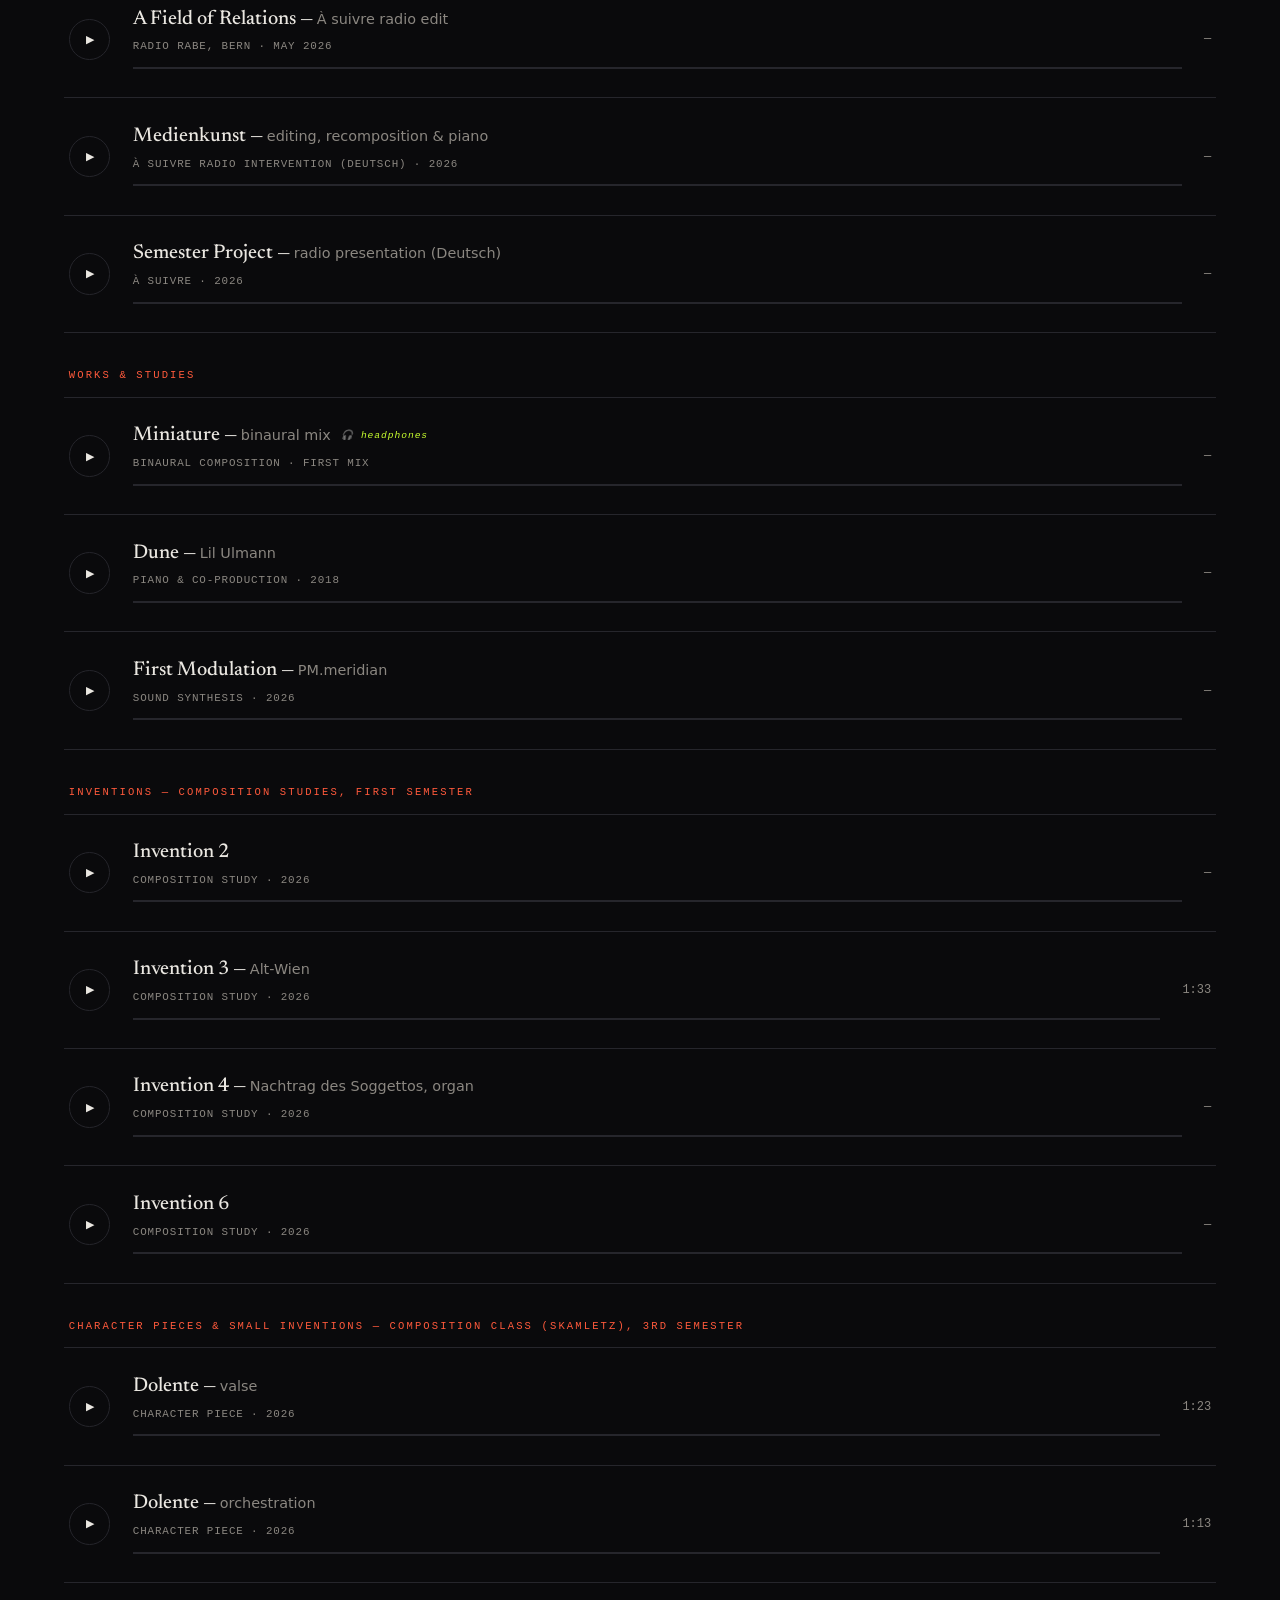
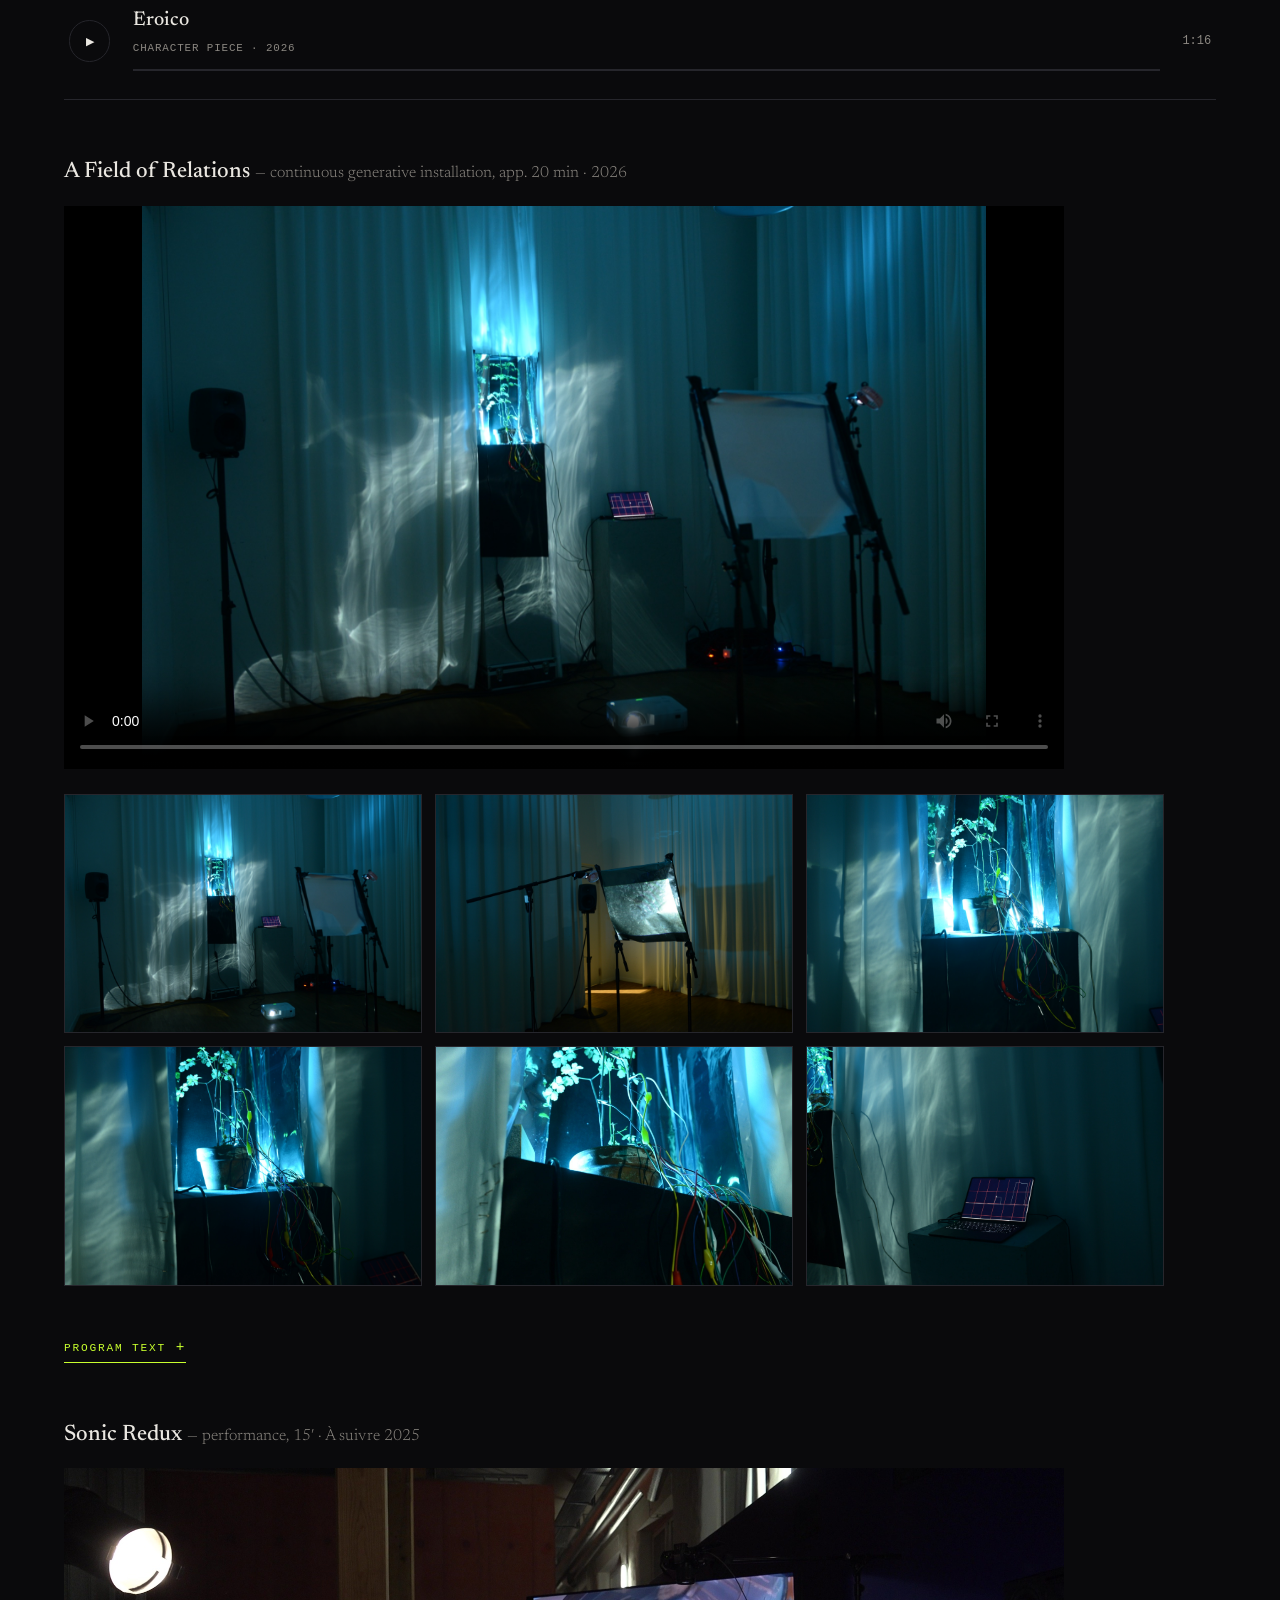
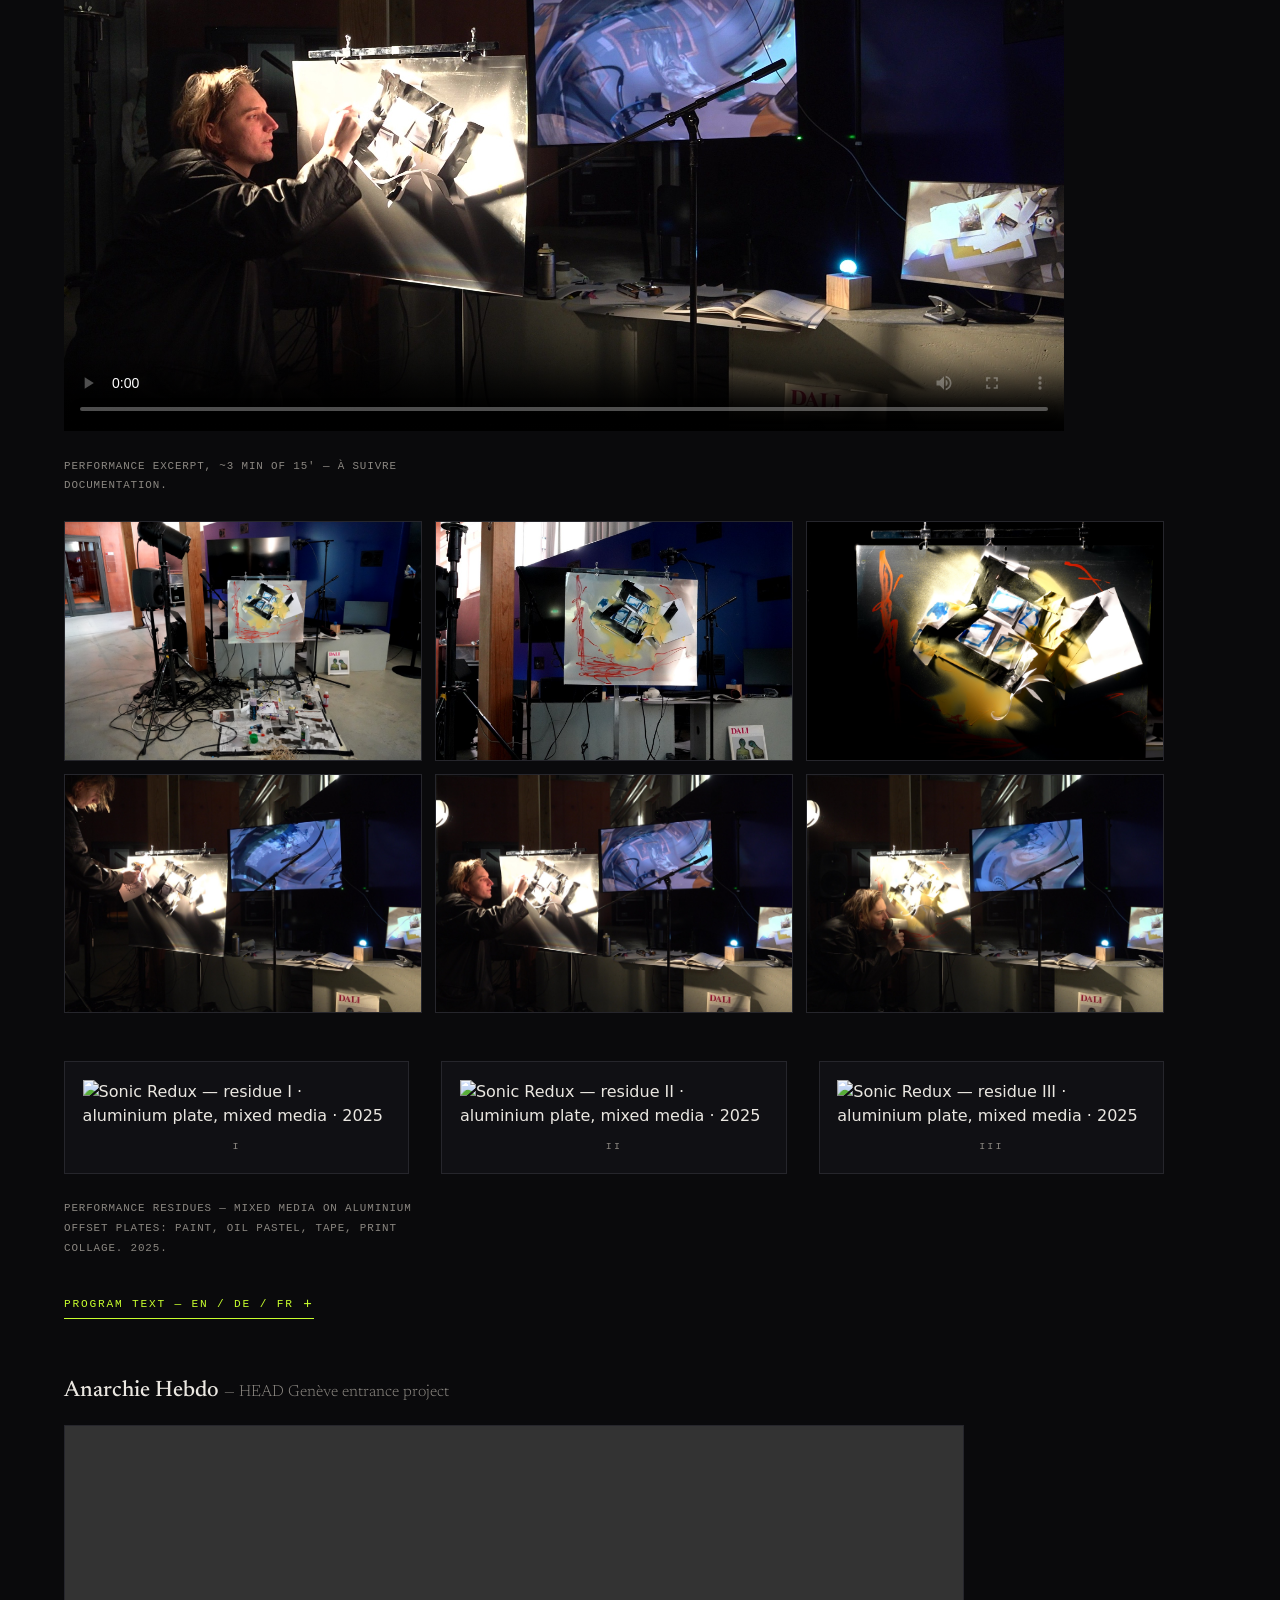
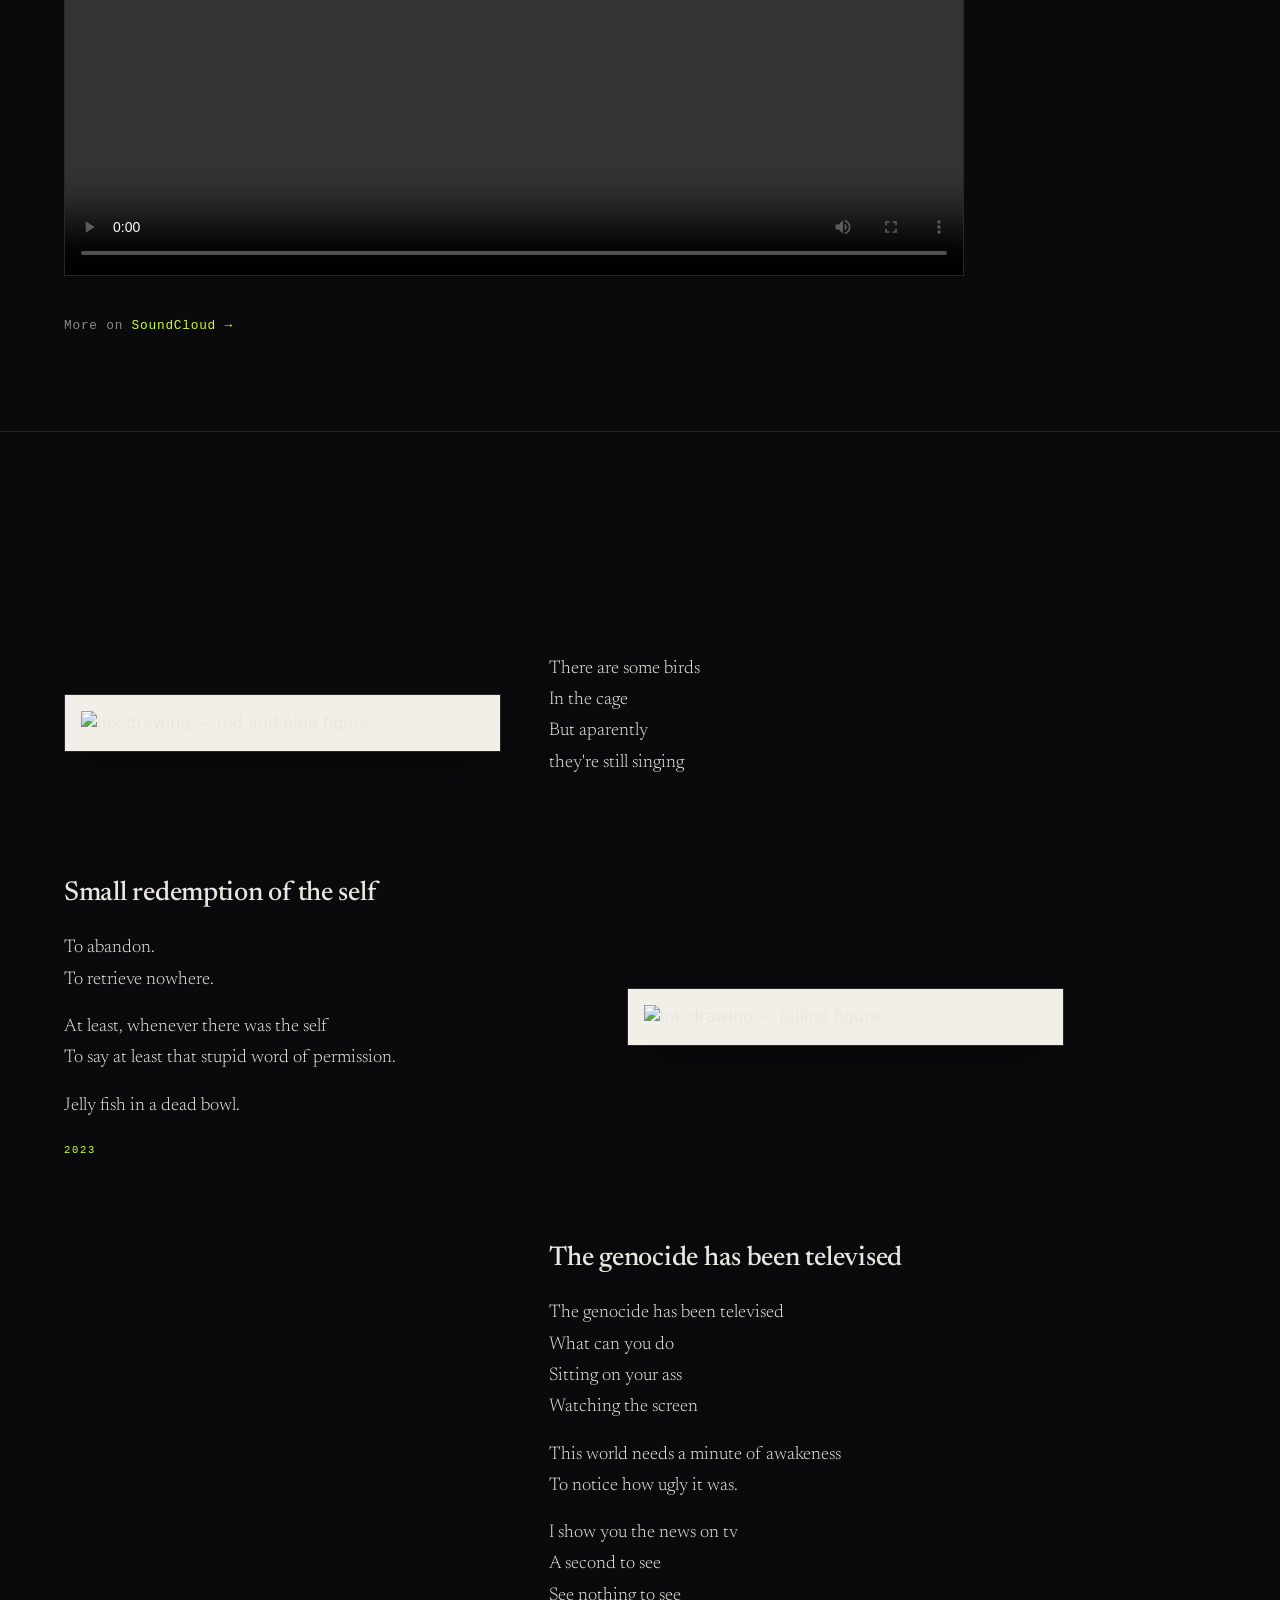
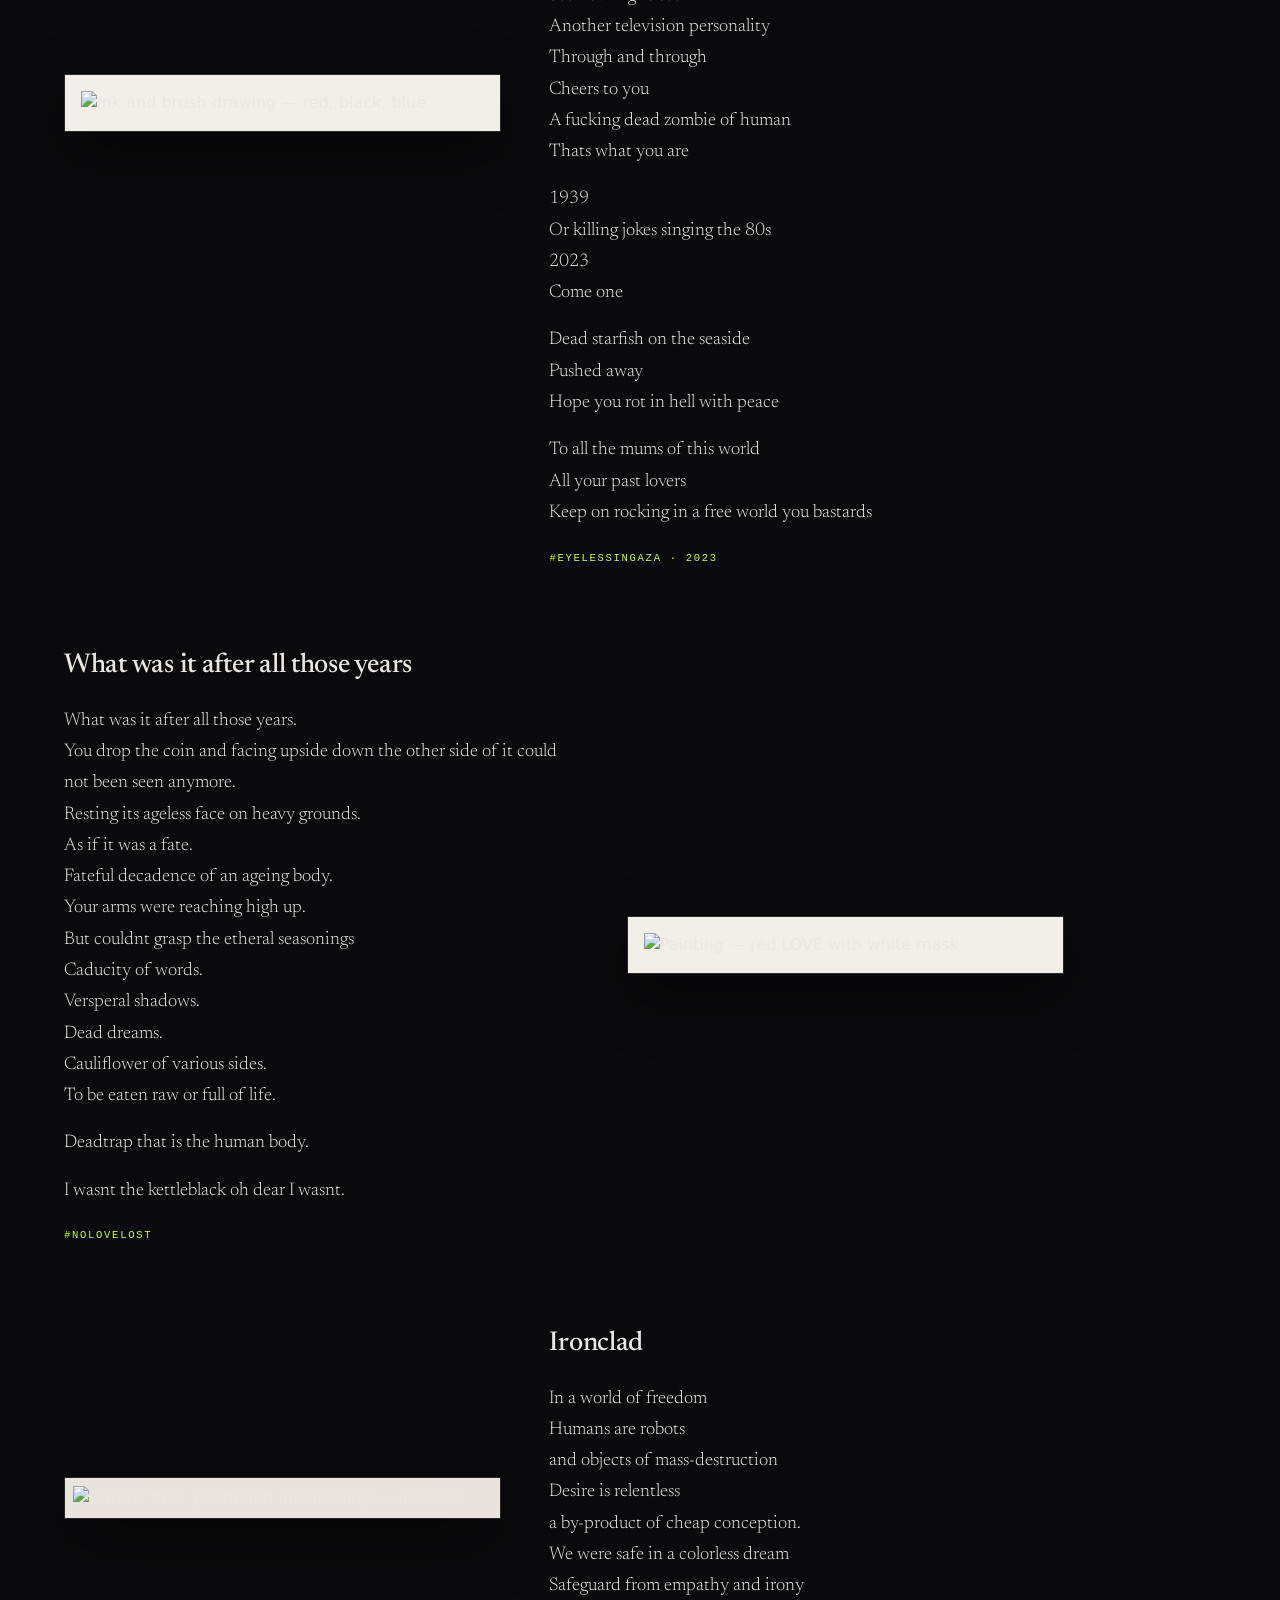
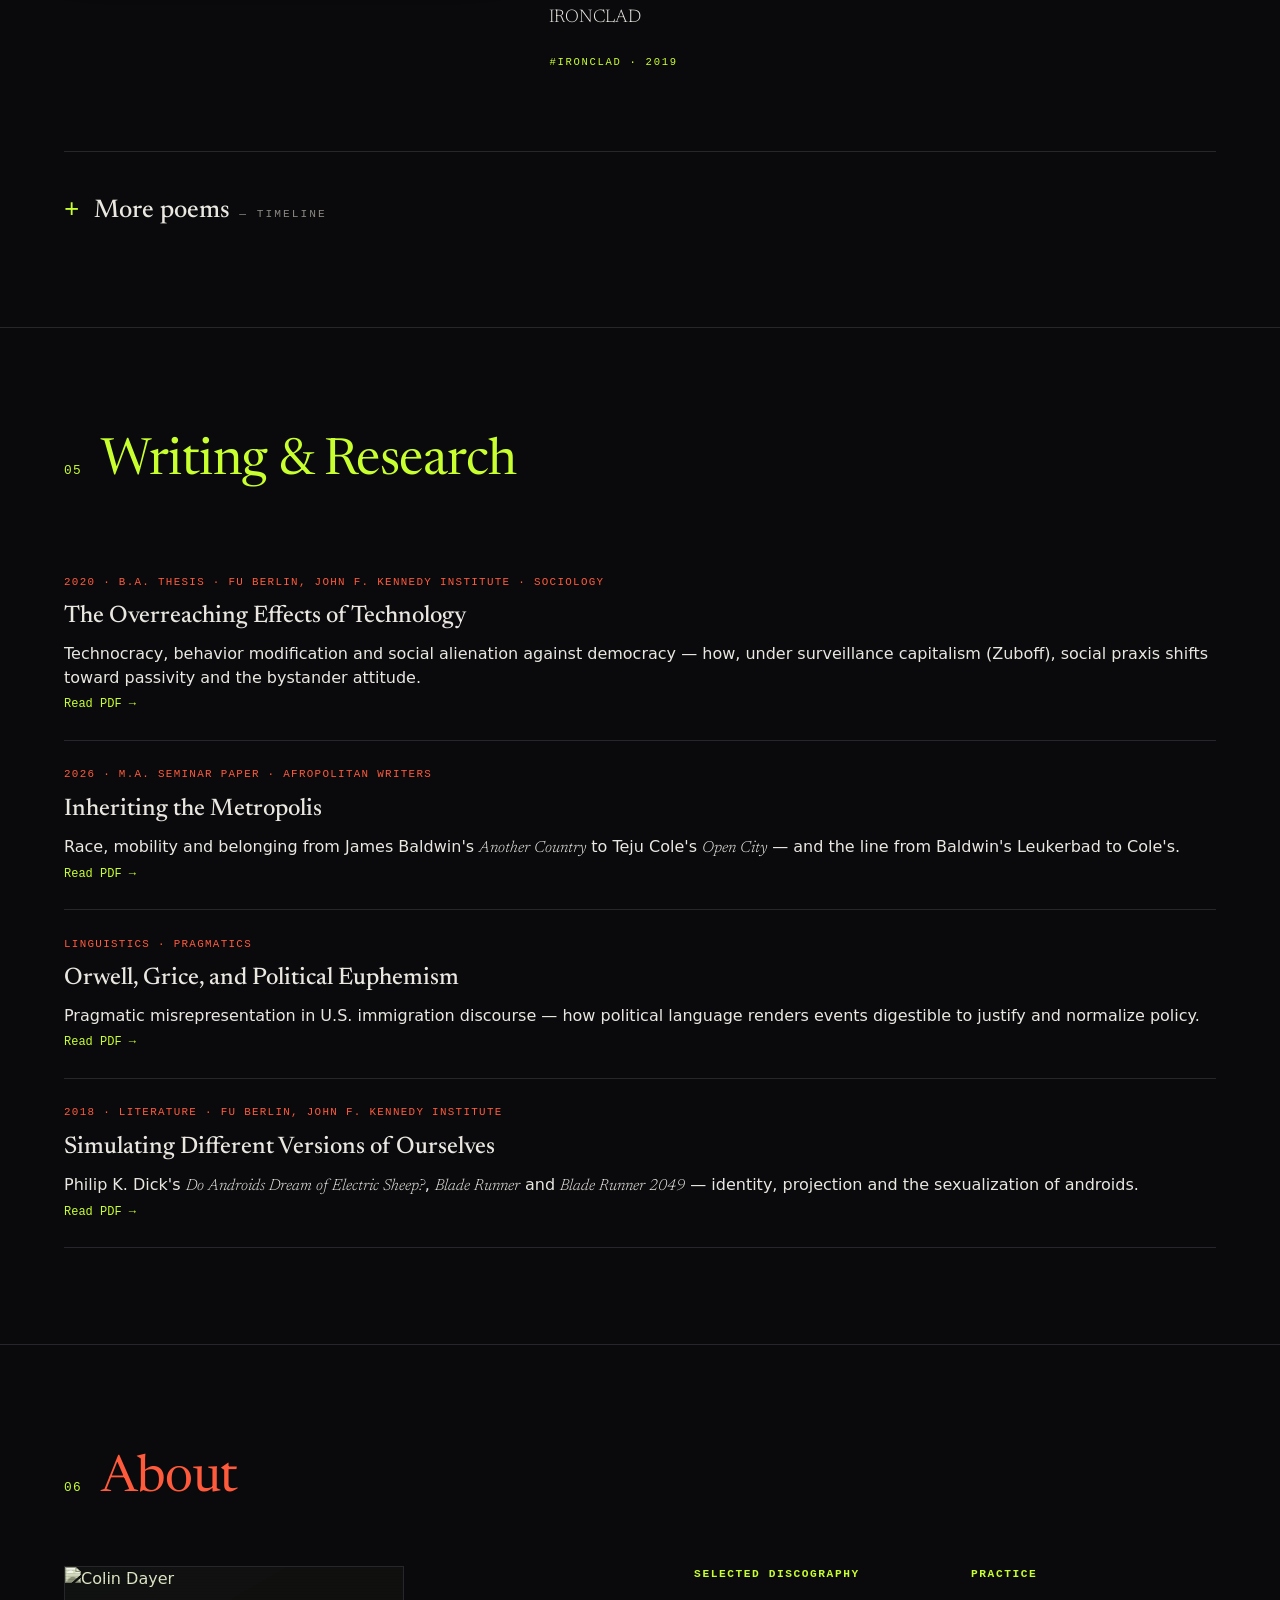
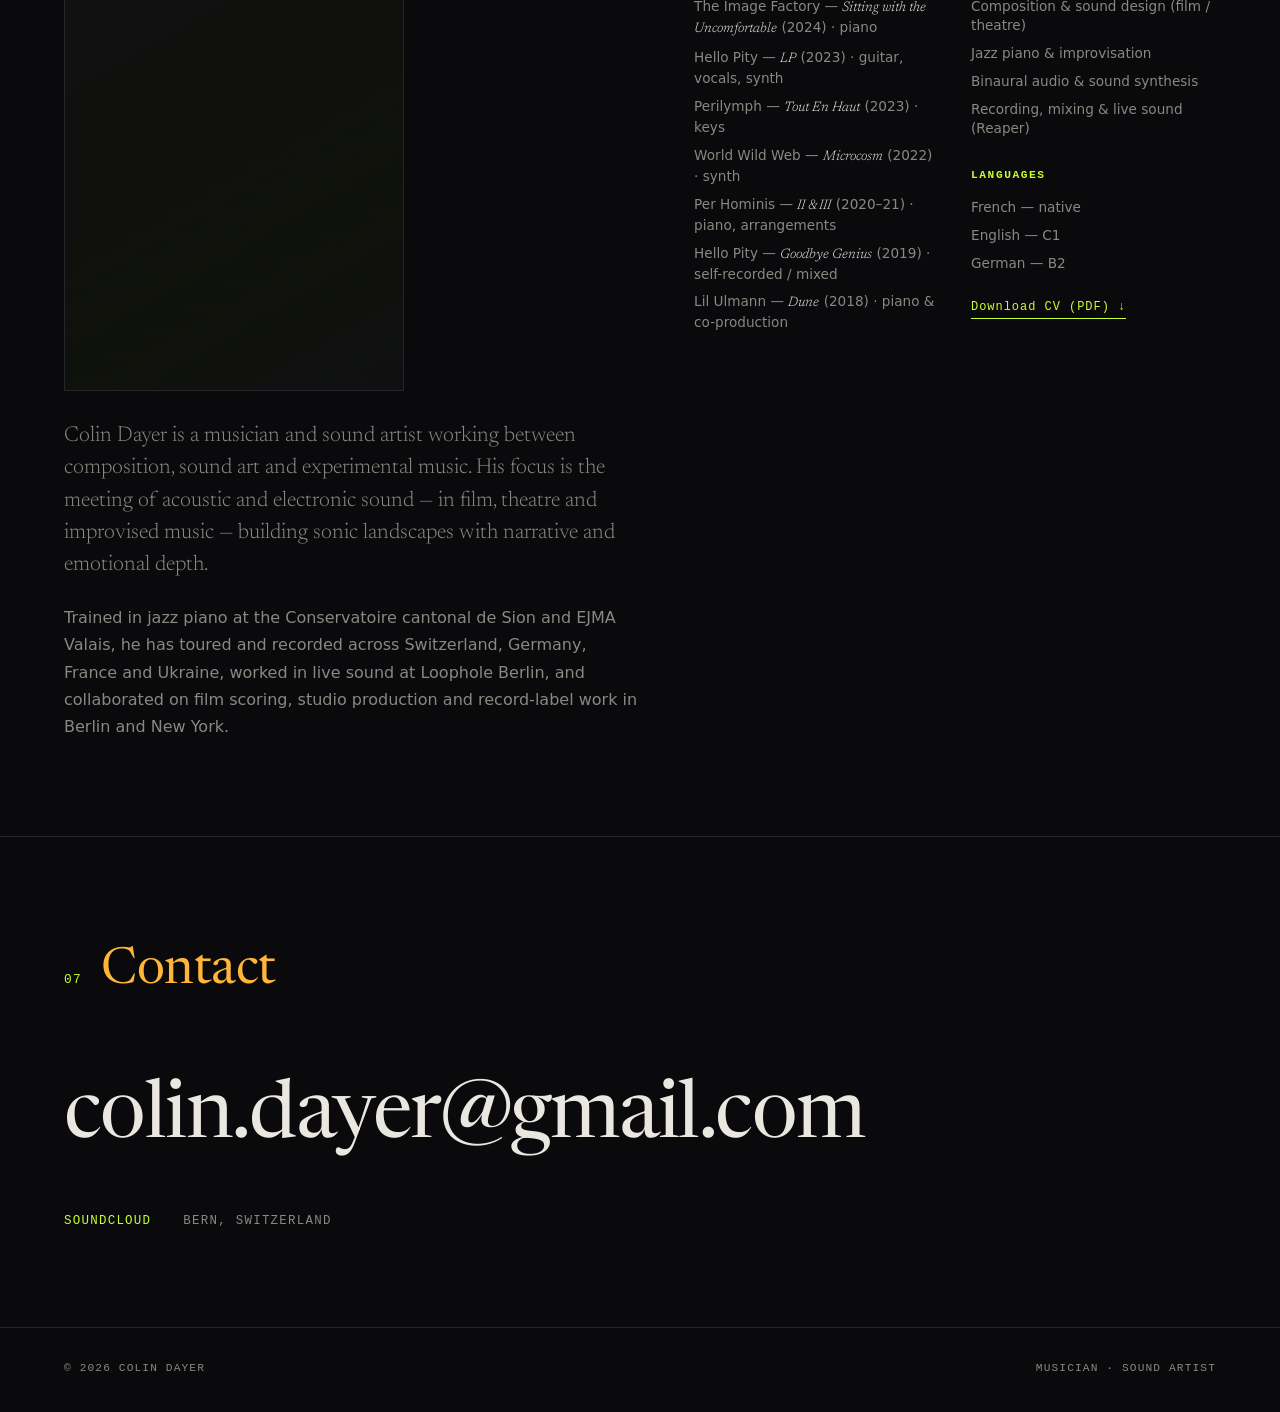
==== commit 36a7c69f: "Live Piano Solo section first; fix track seek race on track switch; strip EXIF rotation from two pho" ====
--- a/index.html
+++ b/index.html
@@ -8,7 +8,7 @@
 <link rel="preconnect" href="https://fonts.googleapis.com" />
 <link rel="preconnect" href="https://fonts.gstatic.com" crossorigin />
 <link href="https://fonts.googleapis.com/css2?family=Space+Grotesk:wght@300;400;500;700&family=Newsreader:ital,opsz,wght@0,6..72,400;0,6..72,500;1,6..72,400&family=JetBrains+Mono:wght@400;500&display=swap" rel="stylesheet" />
-<link rel="stylesheet" href="css/style.css?v=13" />
+<link rel="stylesheet" href="css/style.css?v=14" />
 </head>
 <body>
 <div class="grain" aria-hidden="true"></div>
@@ -27,6 +27,7 @@
     </div>
   </div>
   <nav class="nav">
+    <a href="#piano">Piano</a>
     <a href="#work">Work</a>
     <a href="#listen">Listen</a>
     <a href="#poetry">Poetry</a>
@@ -47,7 +48,7 @@
       <source src="assets/hero.mp4?v=2" type="video/mp4" />
     </video>
     <div class="hero-inner">
-      <p class="eyebrow">Musician · Sound Artist · Composer</p>
+      <p class="eyebrow">Pianist · Sound Artist · Composer</p>
       <h1 class="hero-title">Colin<br />Dayer</h1>
       <p class="hero-lede">
         Working at the intersection of <em>composition</em>, <em>sound art</em>
@@ -61,18 +62,47 @@
       </div>
     </div>
     <nav class="hero-index">
-      <a href="#work">01 — Work</a>
-      <a href="#listen">02 — Listen</a>
-      <a href="#poetry">03 — Poetry</a>
-      <a href="#writing">04 — Writing</a>
-      <a href="#about">05 — About</a>
+      <a href="#piano">01 — Piano</a>
+      <a href="#work">02 — Work</a>
+      <a href="#listen">03 — Listen</a>
+      <a href="#poetry">04 — Poetry</a>
+      <a href="#writing">05 — Writing</a>
+      <a href="#about">06 — About</a>
     </nav>
+  </section>
+
+  <!-- PIANO -->
+  <section id="piano" class="section">
+    <div class="section-head">
+      <span class="num">01</span>
+      <h2>Live Piano Solo</h2>
+    </div>
+    <div class="piano-grid">
+      <figure class="piano-set">
+        <div class="live-embed">
+          <iframe src="https://www.youtube.com/embed/vUCsnB3HBtA" title="Colin Dayer — Live in the Lobby, Berlin 2023"
+                  loading="lazy" frameborder="0"
+                  allow="accelerometer; encrypted-media; gyroscope; picture-in-picture; web-share"
+                  allowfullscreen></iframe>
+        </div>
+        <figcaption><strong>Live in the Lobby</strong> — Michelberger Hotel, Berlin 2023</figcaption>
+      </figure>
+      <figure class="piano-set">
+        <div class="live-embed">
+          <iframe src="https://www.youtube.com/embed/y7jfkttqpyw" title="Colin Dayer — Chat d'Or, Piano Bar 2024"
+                  loading="lazy" frameborder="0"
+                  allow="accelerometer; encrypted-media; gyroscope; picture-in-picture; web-share"
+                  allowfullscreen></iframe>
+        </div>
+        <figcaption><strong>Chat d'Or</strong> — Piano Bar, 2024</figcaption>
+      </figure>
+    </div>
   </section>
 
   <!-- WORK / SELECTED -->
   <section id="work" class="section">
     <div class="section-head">
-      <span class="num">01</span>
+      <span class="num">02</span>
       <h2>Selected Work</h2>
     </div>
 
@@ -124,7 +154,7 @@
   <!-- LISTEN -->
   <section id="listen" class="section listen">
     <div class="section-head">
-      <span class="num">02</span>
+      <span class="num">03</span>
       <h2>Listen</h2>
     </div>
 
@@ -244,7 +274,7 @@
         <div class="track-time">—</div>
       </article>
 
-      <div class="track-group">Character pieces — composition class (Skamletz), 2026</div>
+      <div class="track-group">Character pieces &amp; small inventions — composition class (Skamletz), 3rd semester</div>
 
       <article class="track" data-src="audio/dolente-valse.mp3">
         <button class="track-play" aria-label="Play">▶</button>
@@ -277,24 +307,6 @@
       </article>
     </div>
 
-    <div class="live-block">
-      <h3 class="video-title">Live in the Lobby <span>— Michelberger Hotel, Berlin 2023</span></h3>
-      <div class="live-embed" style="max-width:1000px">
-        <iframe src="https://www.youtube.com/embed/vUCsnB3HBtA" title="Colin Dayer — Live in the Lobby, Berlin 2023"
-                loading="lazy" frameborder="0"
-                allow="accelerometer; encrypted-media; gyroscope; picture-in-picture; web-share"
-                allowfullscreen></iframe>
-      </div>
-    </div>
-
-    <div class="live-block">
-      <h3 class="video-title">Chat d'Or <span>— Piano Bar, 2024</span></h3>
-      <div class="live-embed" style="max-width:1000px">
-        <iframe src="https://www.youtube.com/embed/y7jfkttqpyw" title="Colin Dayer — Chat d'Or, Piano Bar 2024"
-                loading="lazy" frameborder="0"
-                allow="accelerometer; encrypted-media; gyroscope; picture-in-picture; web-share"
-                allowfullscreen></iframe>
-      </div>
     </div>
 
     <div class="live-block">
@@ -422,7 +434,7 @@
   <!-- WORDS / POEMS -->
   <section id="poetry" class="section words">
     <div class="section-head">
-      <span class="num">03</span>
+      <span class="num">04</span>
       <h2>Poetry</h2>
     </div>
 
@@ -606,7 +618,7 @@
   <!-- WRITING -->
   <section id="writing" class="section">
     <div class="section-head">
-      <span class="num">04</span>
+      <span class="num">05</span>
       <h2>Writing &amp; Research</h2>
     </div>
     <div class="writing-list">
@@ -655,7 +667,7 @@
   <!-- ABOUT -->
   <section id="about" class="section about">
     <div class="section-head">
-      <span class="num">05</span>
+      <span class="num">06</span>
       <h2>About</h2>
     </div>
     <div class="about-grid">
@@ -712,7 +724,7 @@
   <!-- CONTACT -->
   <section id="contact" class="section contact">
     <div class="section-head">
-      <span class="num">06</span>
+      <span class="num">07</span>
       <h2>Contact</h2>
     </div>
     <div class="contact-inner">
@@ -740,6 +752,6 @@
   <div class="player-time">0:00</div>
 </div>
 
-<script src="js/main.js?v=13"></script>
+<script src="js/main.js?v=14"></script>
 </body>
 </html>
--- a/css/style.css
+++ b/css/style.css
@@ -154,12 +154,20 @@
   letter-spacing:-.01em;
 }
 /* a little colour per section (mum's note) */
-#work .section-head h2{color:var(--accent)}
-#listen .section-head h2{color:var(--accent-2)}
+#piano .section-head h2{color:var(--accent)}
+#work .section-head h2{color:var(--accent-2)}
+#listen .section-head h2{color:#ffb638}
 #poetry .section-head h2{color:#5b8cff}
-#writing .section-head h2{color:#ffb638}
-#about .section-head h2{color:var(--accent)}
-#contact .section-head h2{color:var(--accent-2)}
+#writing .section-head h2{color:var(--accent)}
+#about .section-head h2{color:var(--accent-2)}
+#contact .section-head h2{color:#ffb638}
+
+/* live at the piano — featured, two sets side by side */
+.piano-grid{display:grid;grid-template-columns:1fr 1fr;gap:2rem}
+.piano-set{margin:0}
+.piano-set figcaption{margin-top:.9rem;font-family:var(--serif);font-size:1.1rem;color:var(--ink-dim)}
+.piano-set figcaption strong{color:var(--ink);font-weight:500}
+@media(max-width:760px){.piano-grid{grid-template-columns:1fr}}
 
 /* ---------- work grid ---------- */
 .work-grid{display:grid;grid-template-columns:repeat(2,1fr);gap:1px;background:var(--line)}
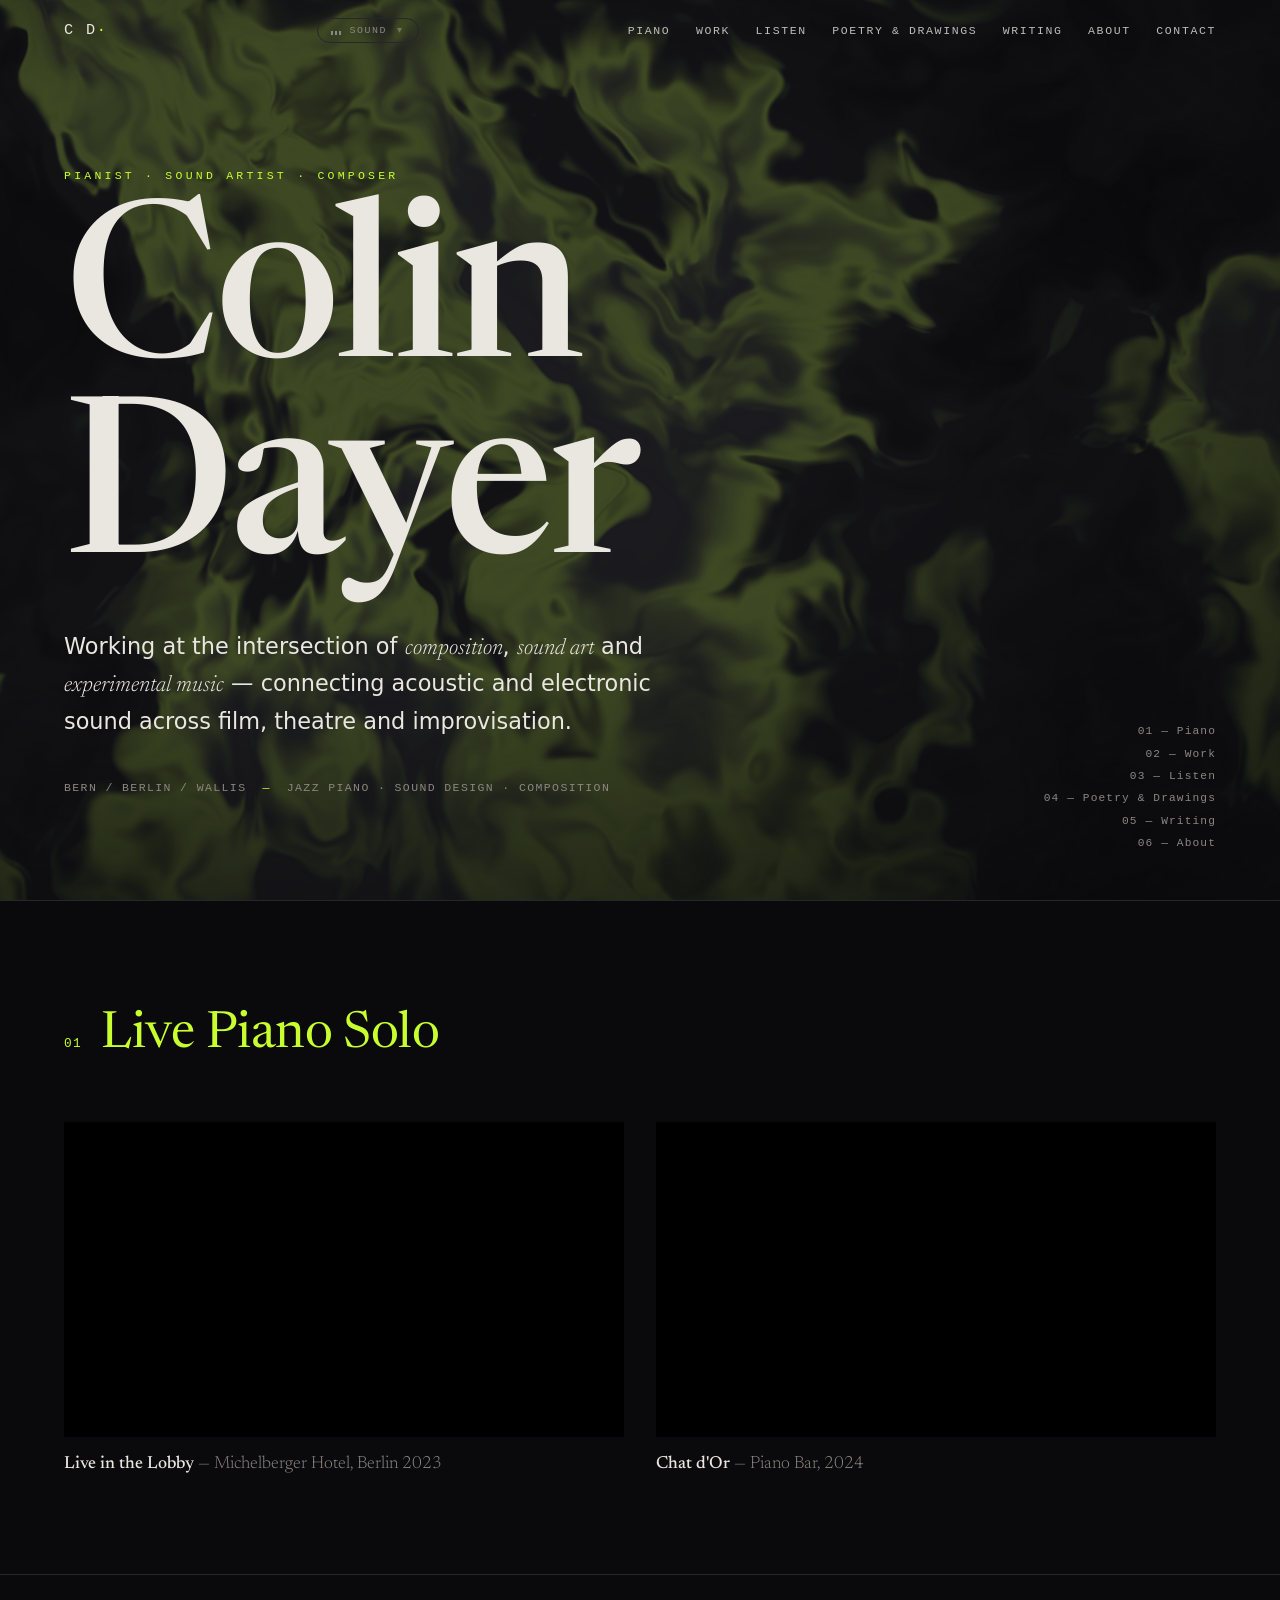
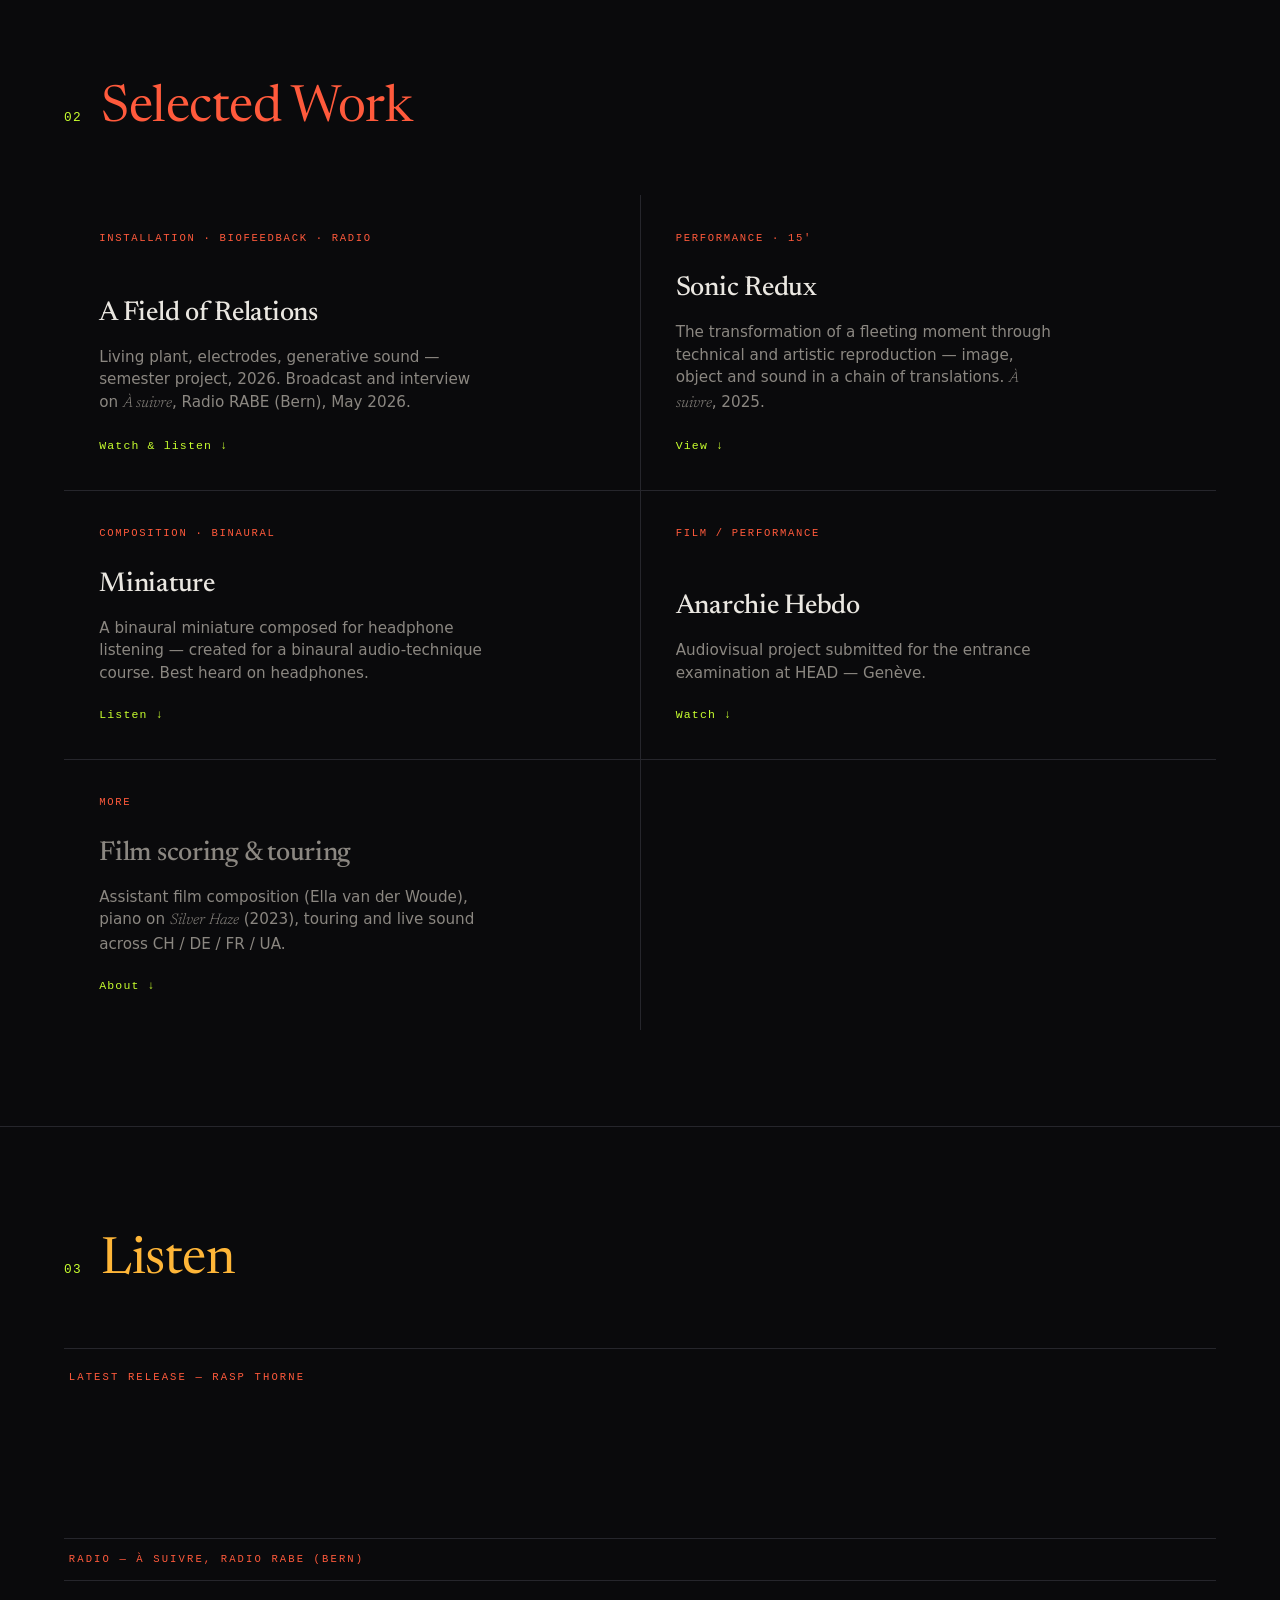
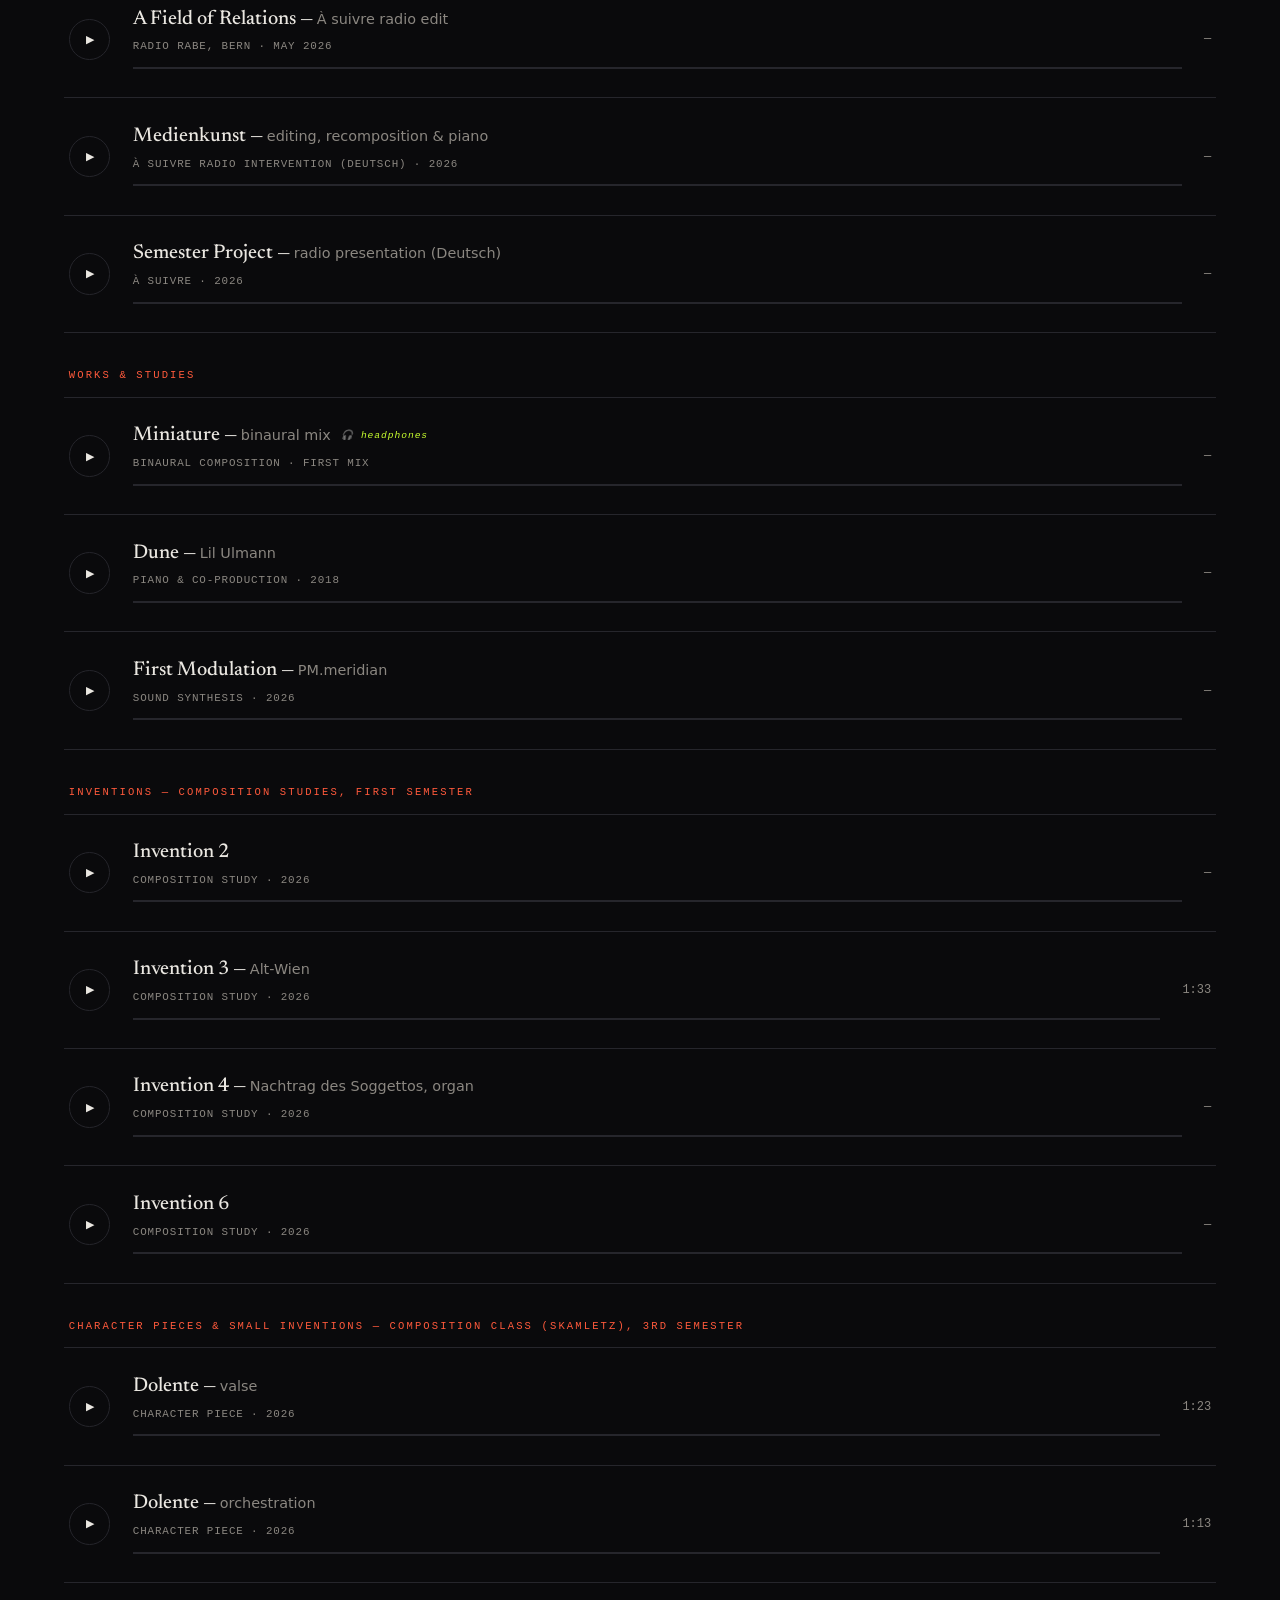
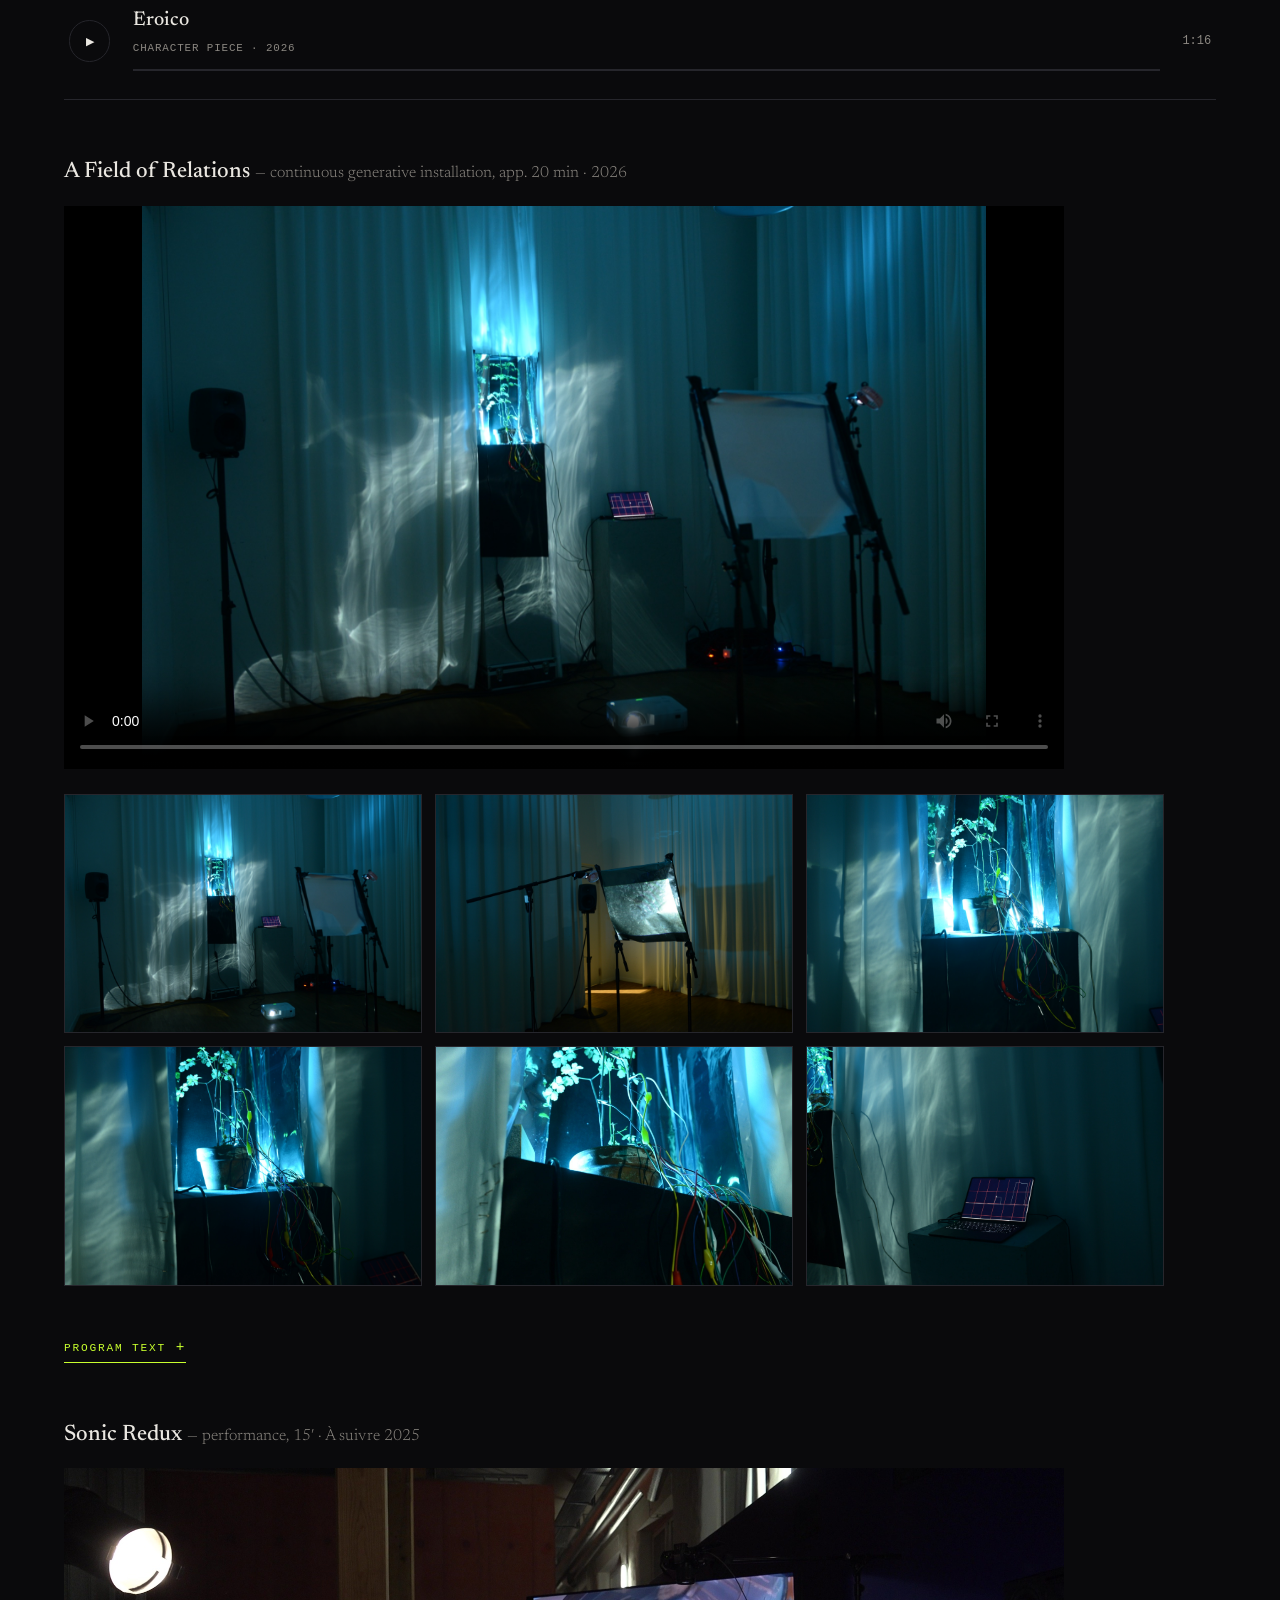
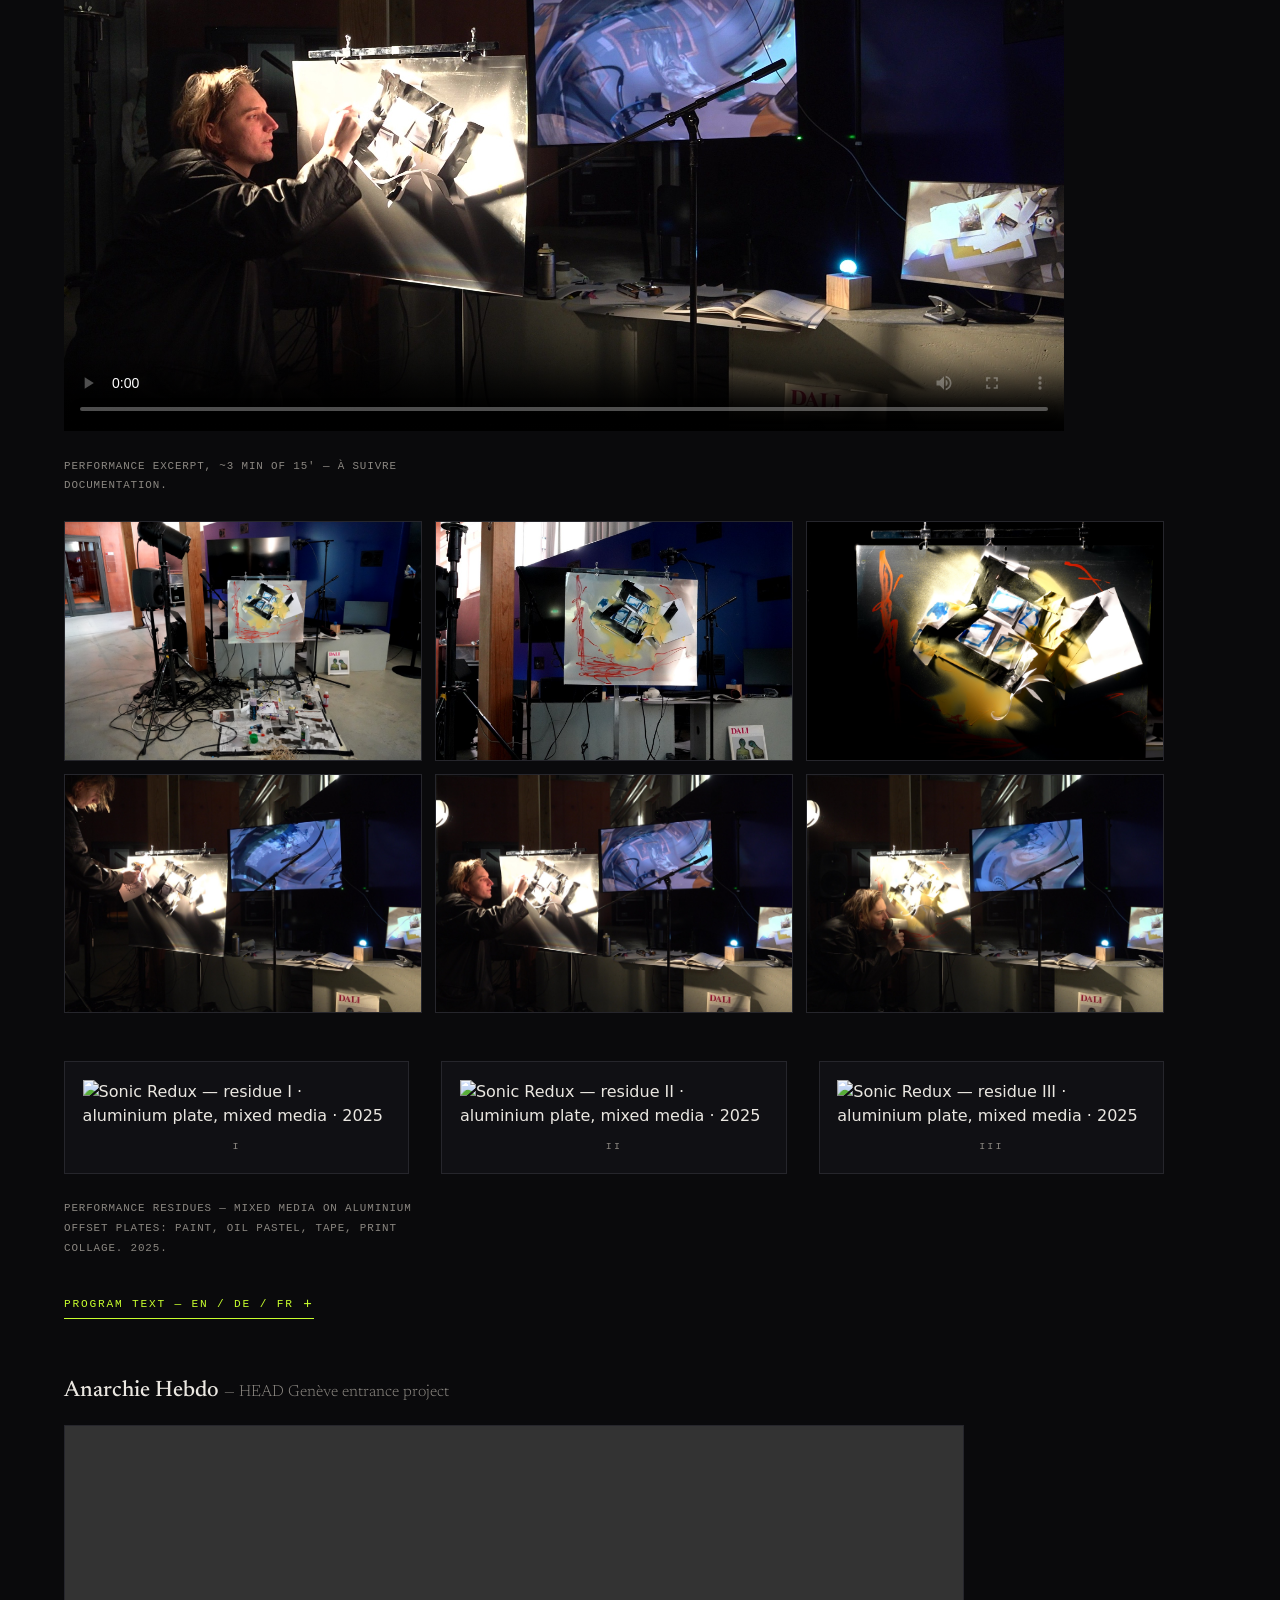
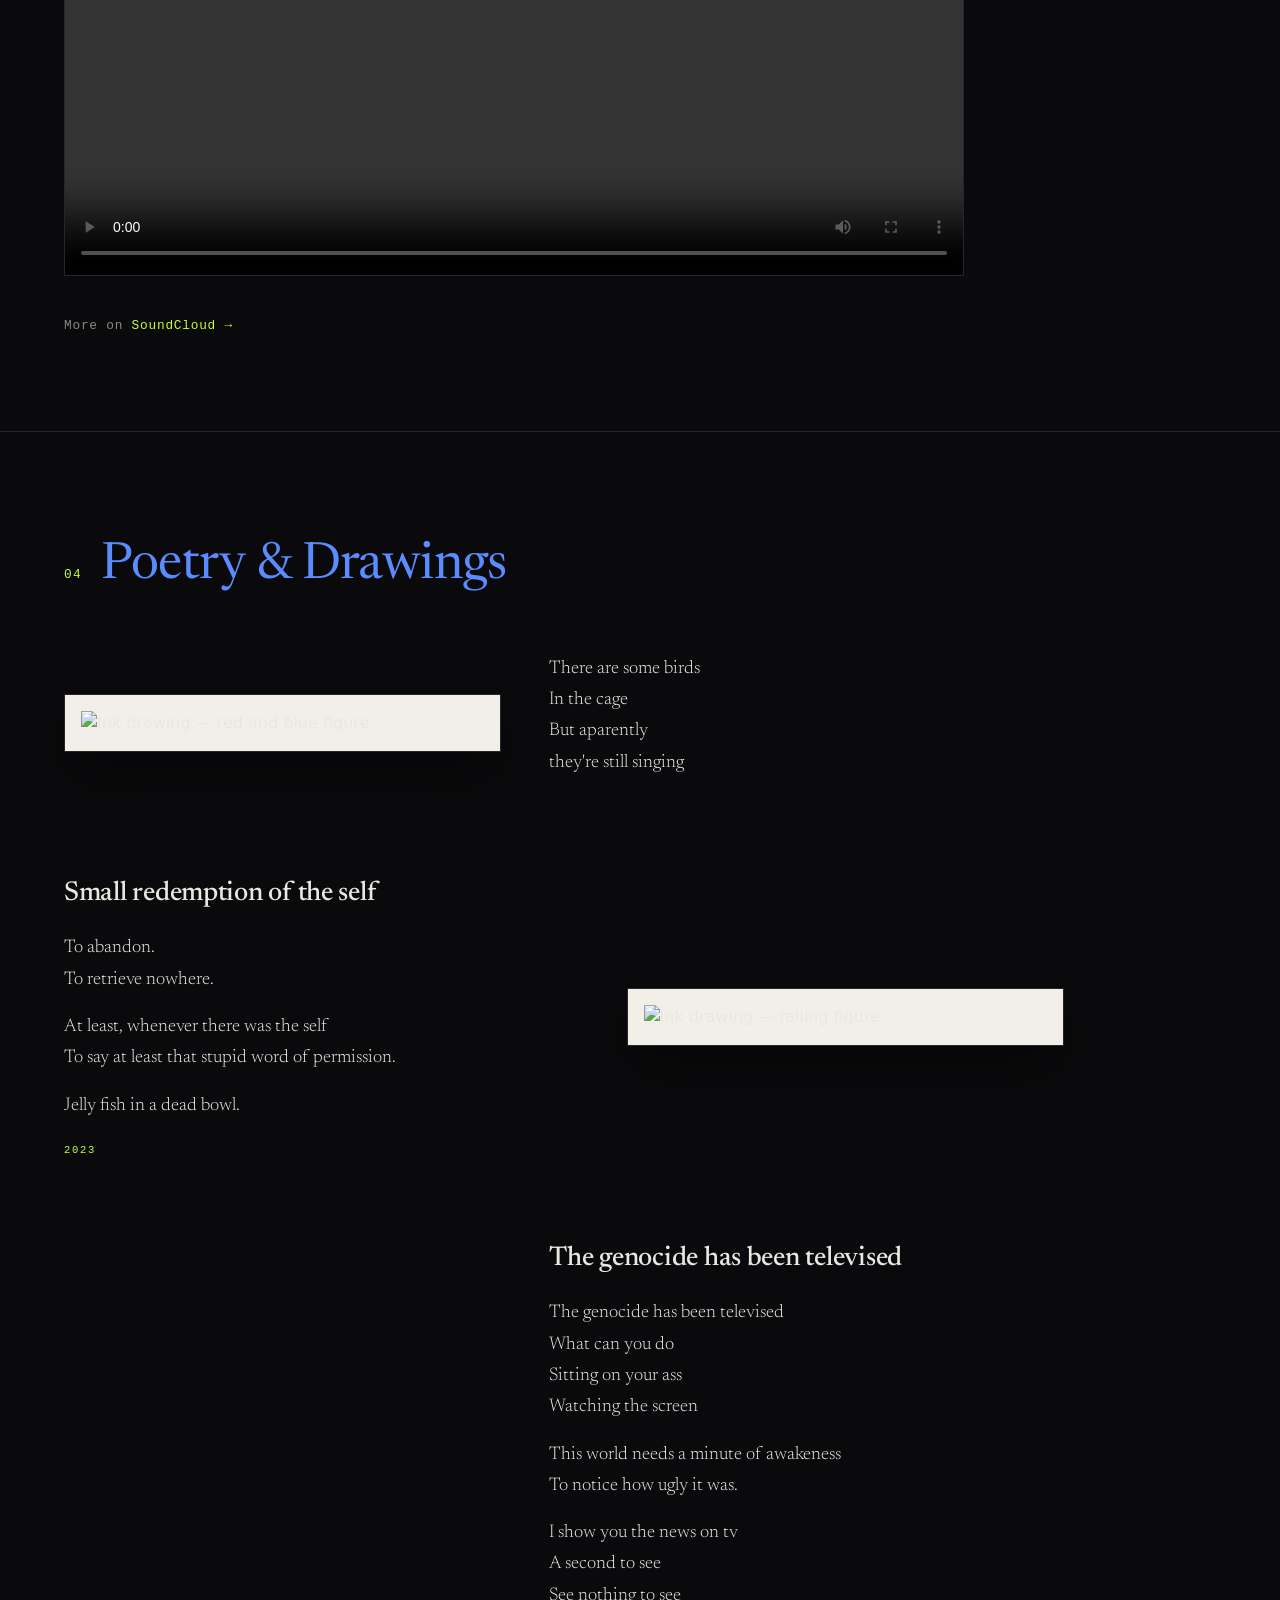
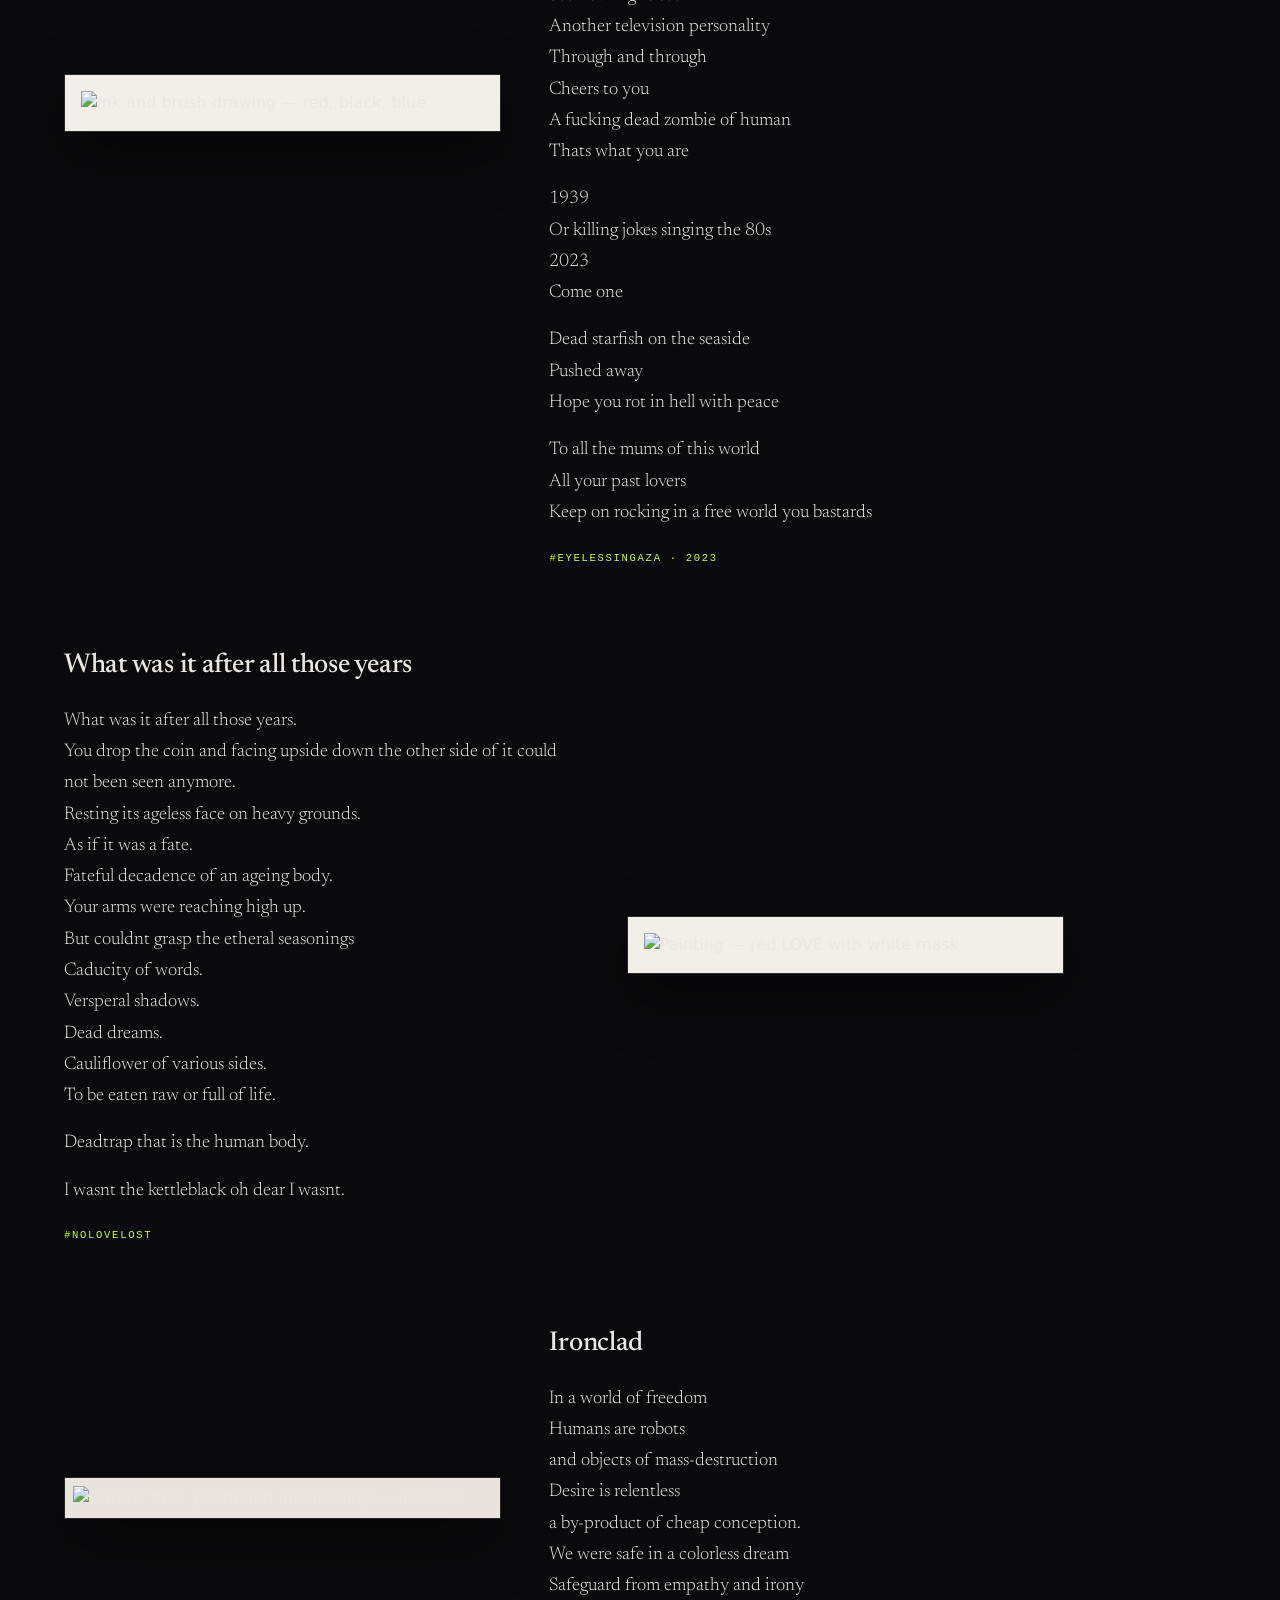
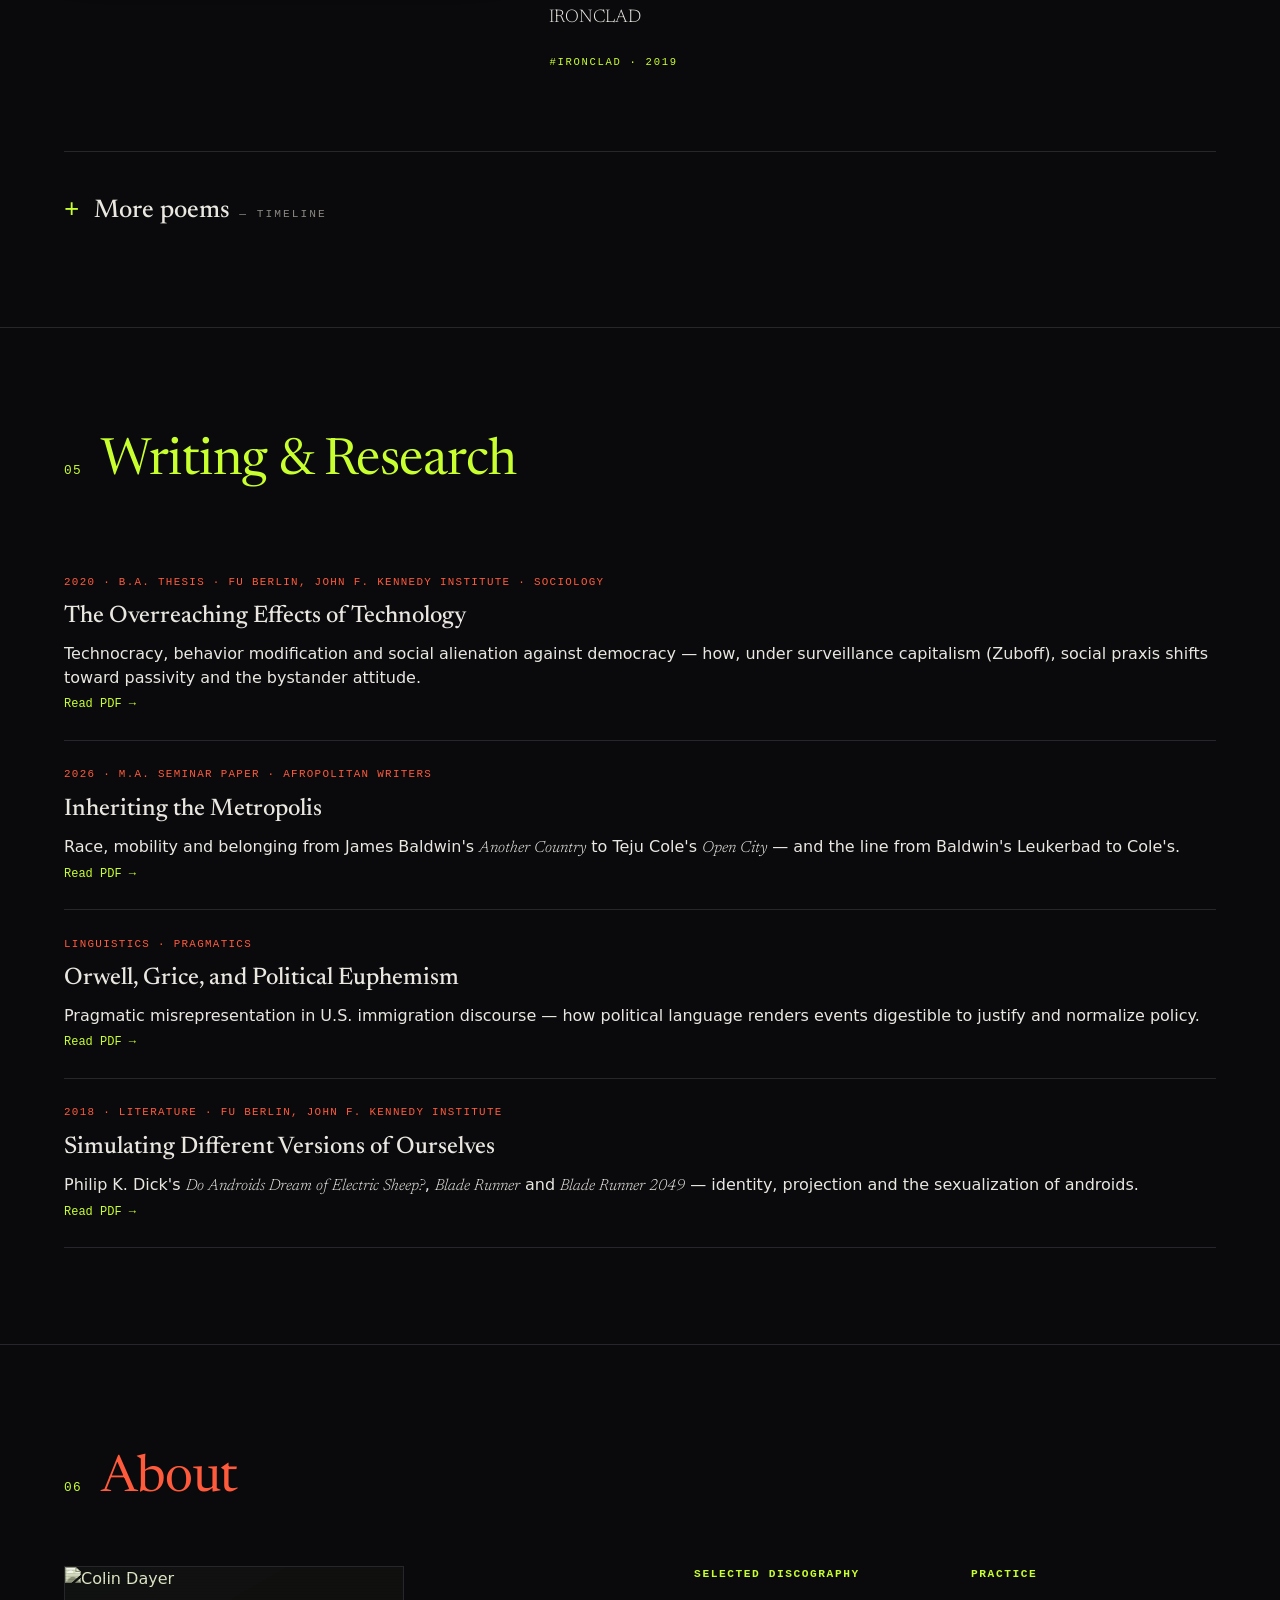
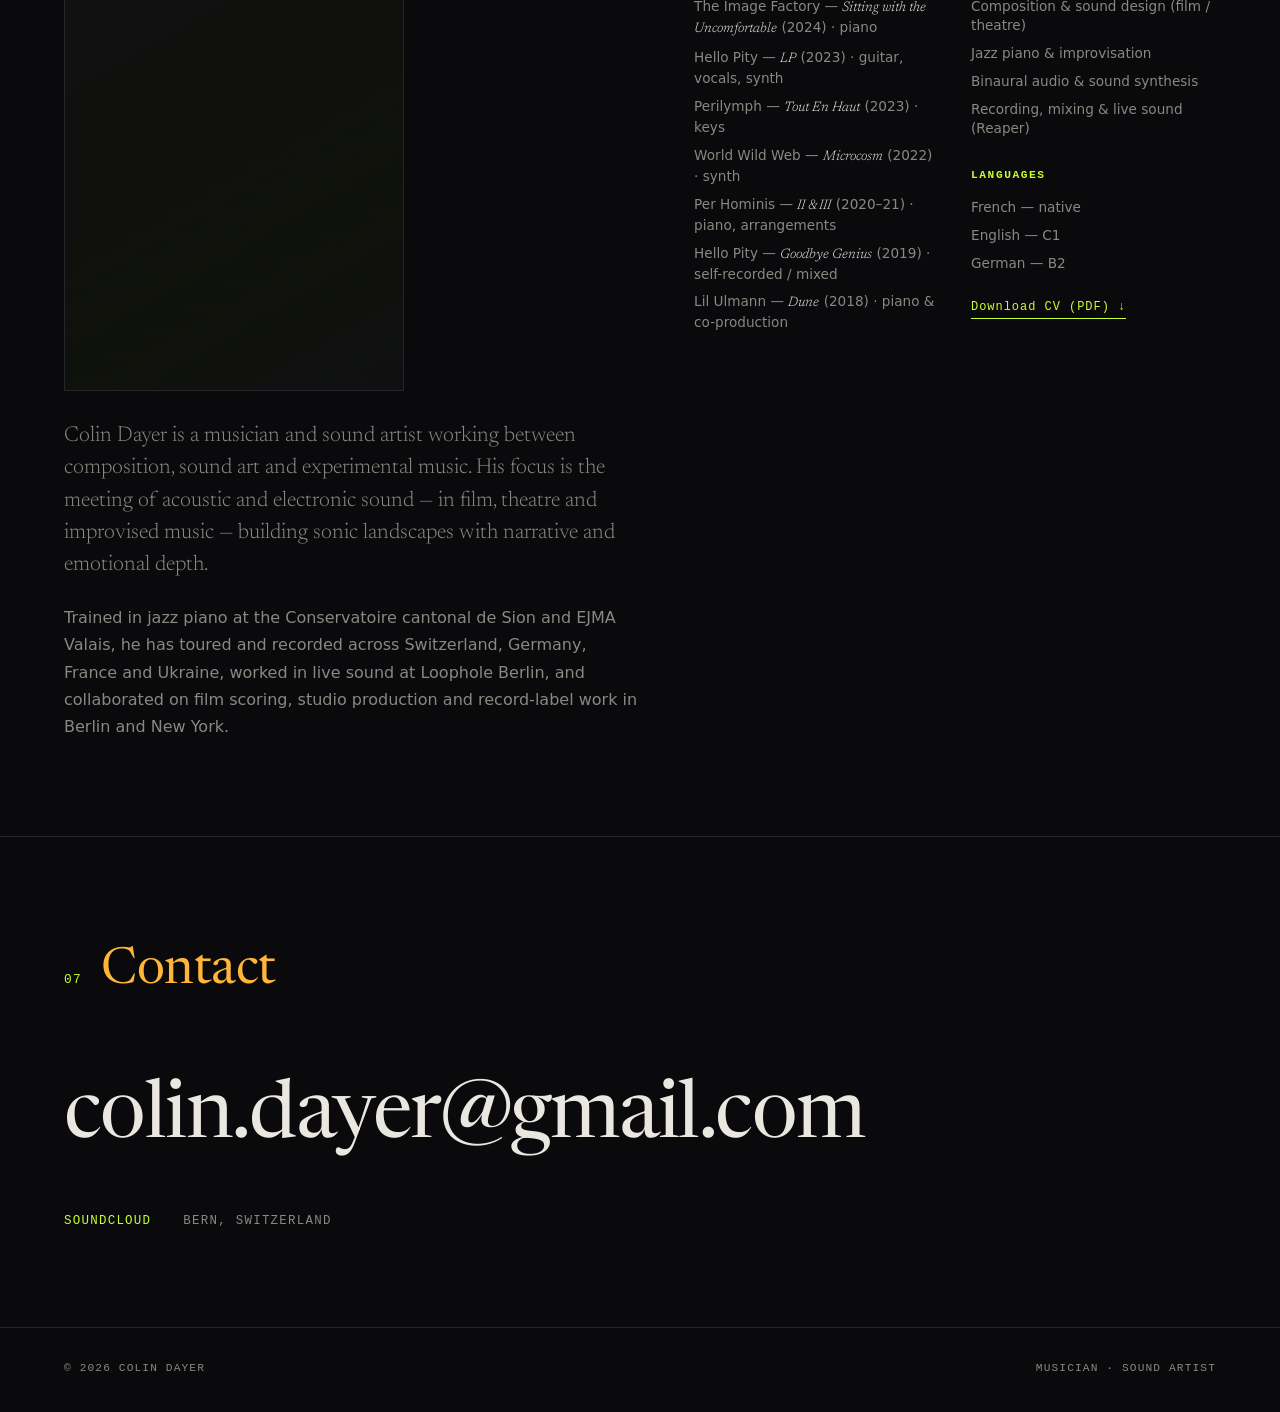
==== commit 5afd7a7e: "Rename section to Poetry & Drawings Co-Authored-By: Claude Opus 5.5 <noreply@anthropic.com>" ====
--- a/index.html
+++ b/index.html
@@ -30,7 +30,7 @@
     <a href="#piano">Piano</a>
     <a href="#work">Work</a>
     <a href="#listen">Listen</a>
-    <a href="#poetry">Poetry</a>
+    <a href="#poetry">Poetry &amp; Drawings</a>
     <a href="#writing">Writing</a>
     <a href="#about">About</a>
     <a href="#contact">Contact</a>
@@ -65,7 +65,7 @@
       <a href="#piano">01 — Piano</a>
       <a href="#work">02 — Work</a>
       <a href="#listen">03 — Listen</a>
-      <a href="#poetry">04 — Poetry</a>
+      <a href="#poetry">04 — Poetry &amp; Drawings</a>
       <a href="#writing">05 — Writing</a>
       <a href="#about">06 — About</a>
     </nav>
@@ -435,7 +435,7 @@
   <section id="poetry" class="section words">
     <div class="section-head">
       <span class="num">04</span>
-      <h2>Poetry</h2>
+      <h2>Poetry &amp; Drawings</h2>
     </div>
 
     <div class="poems">
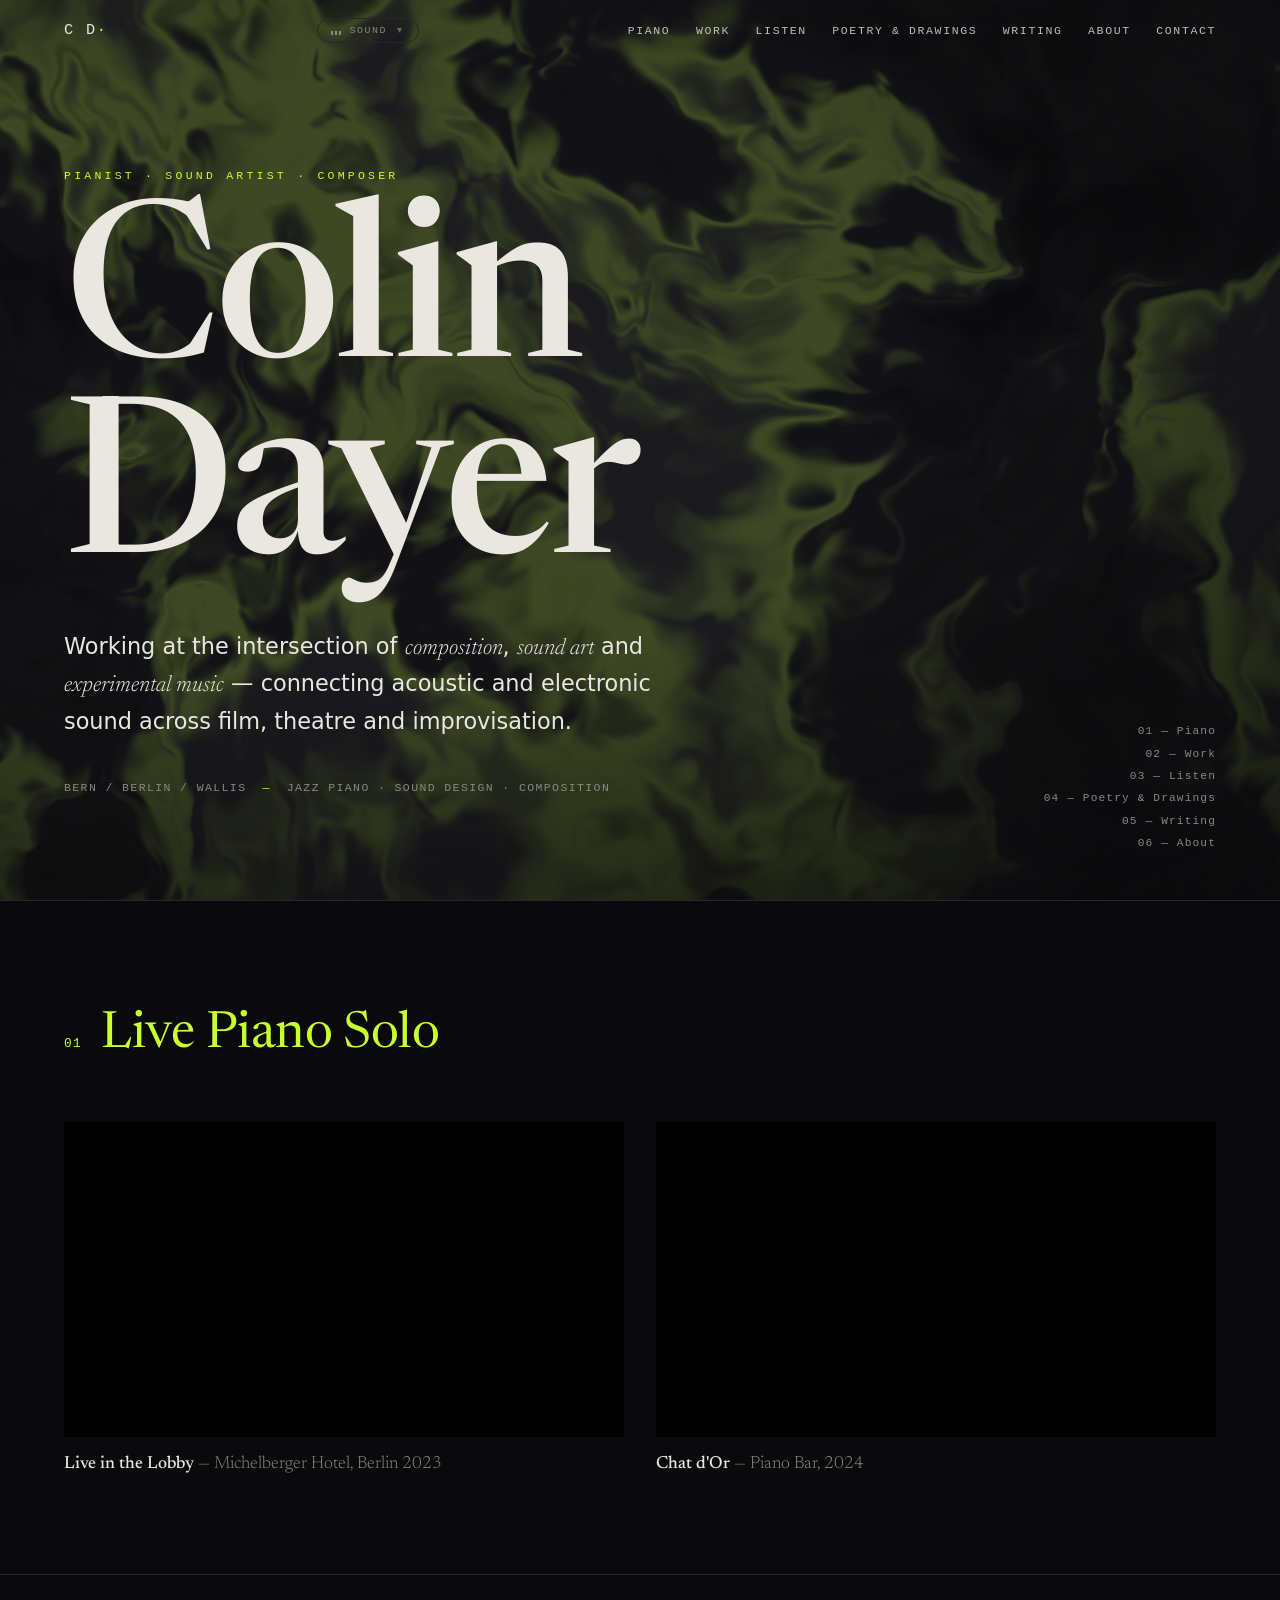
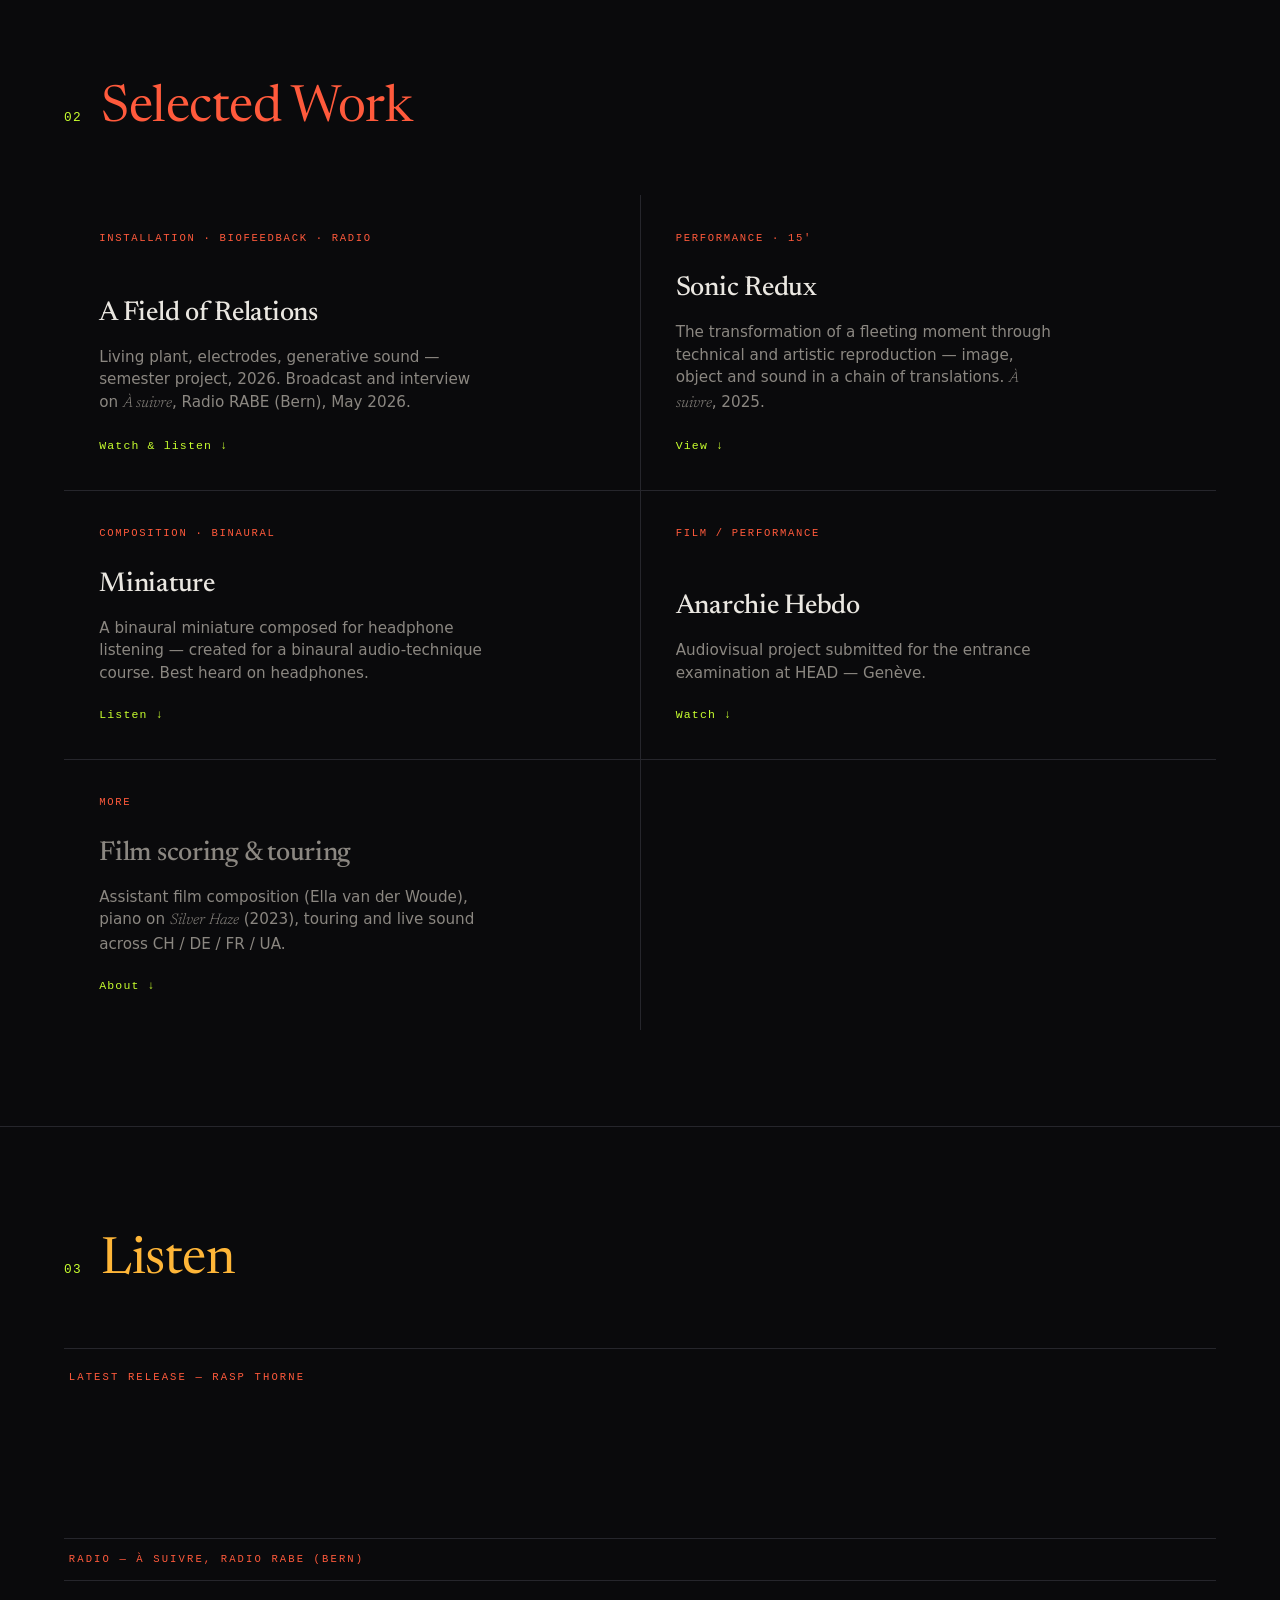
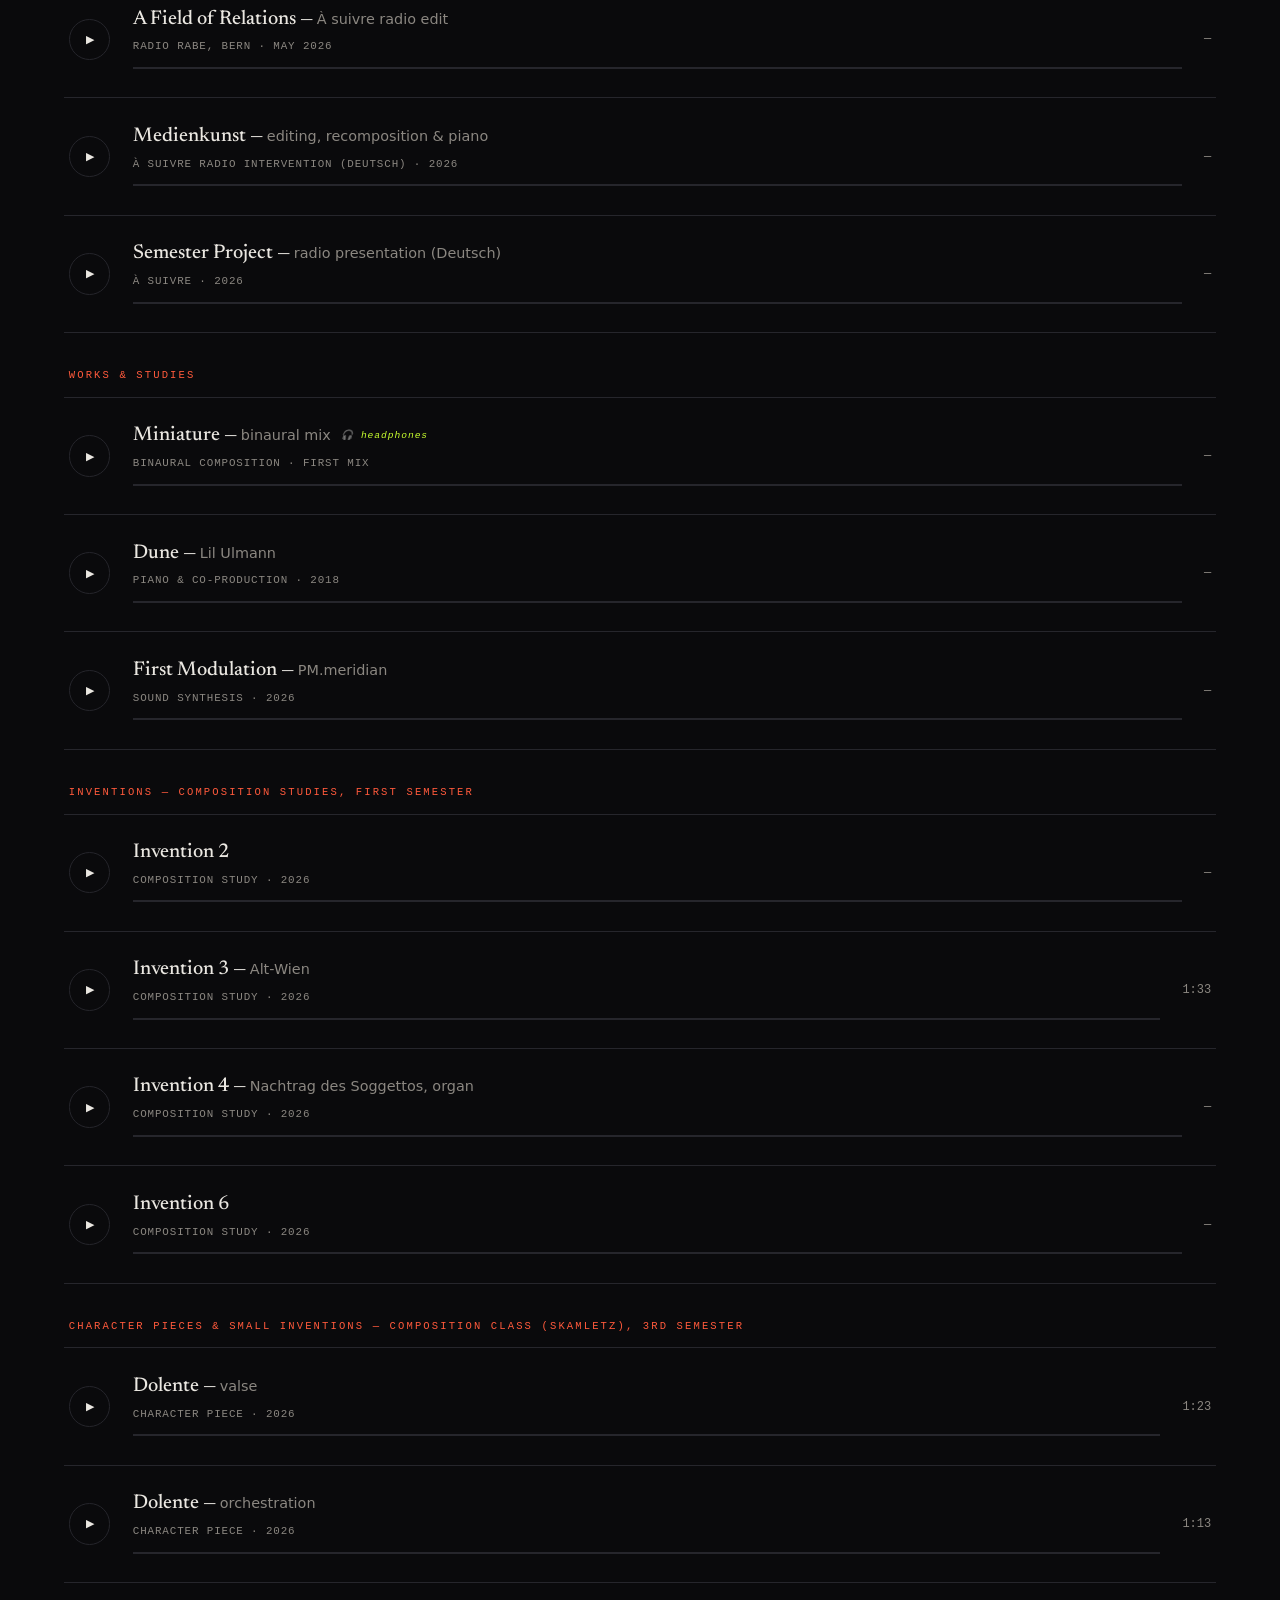
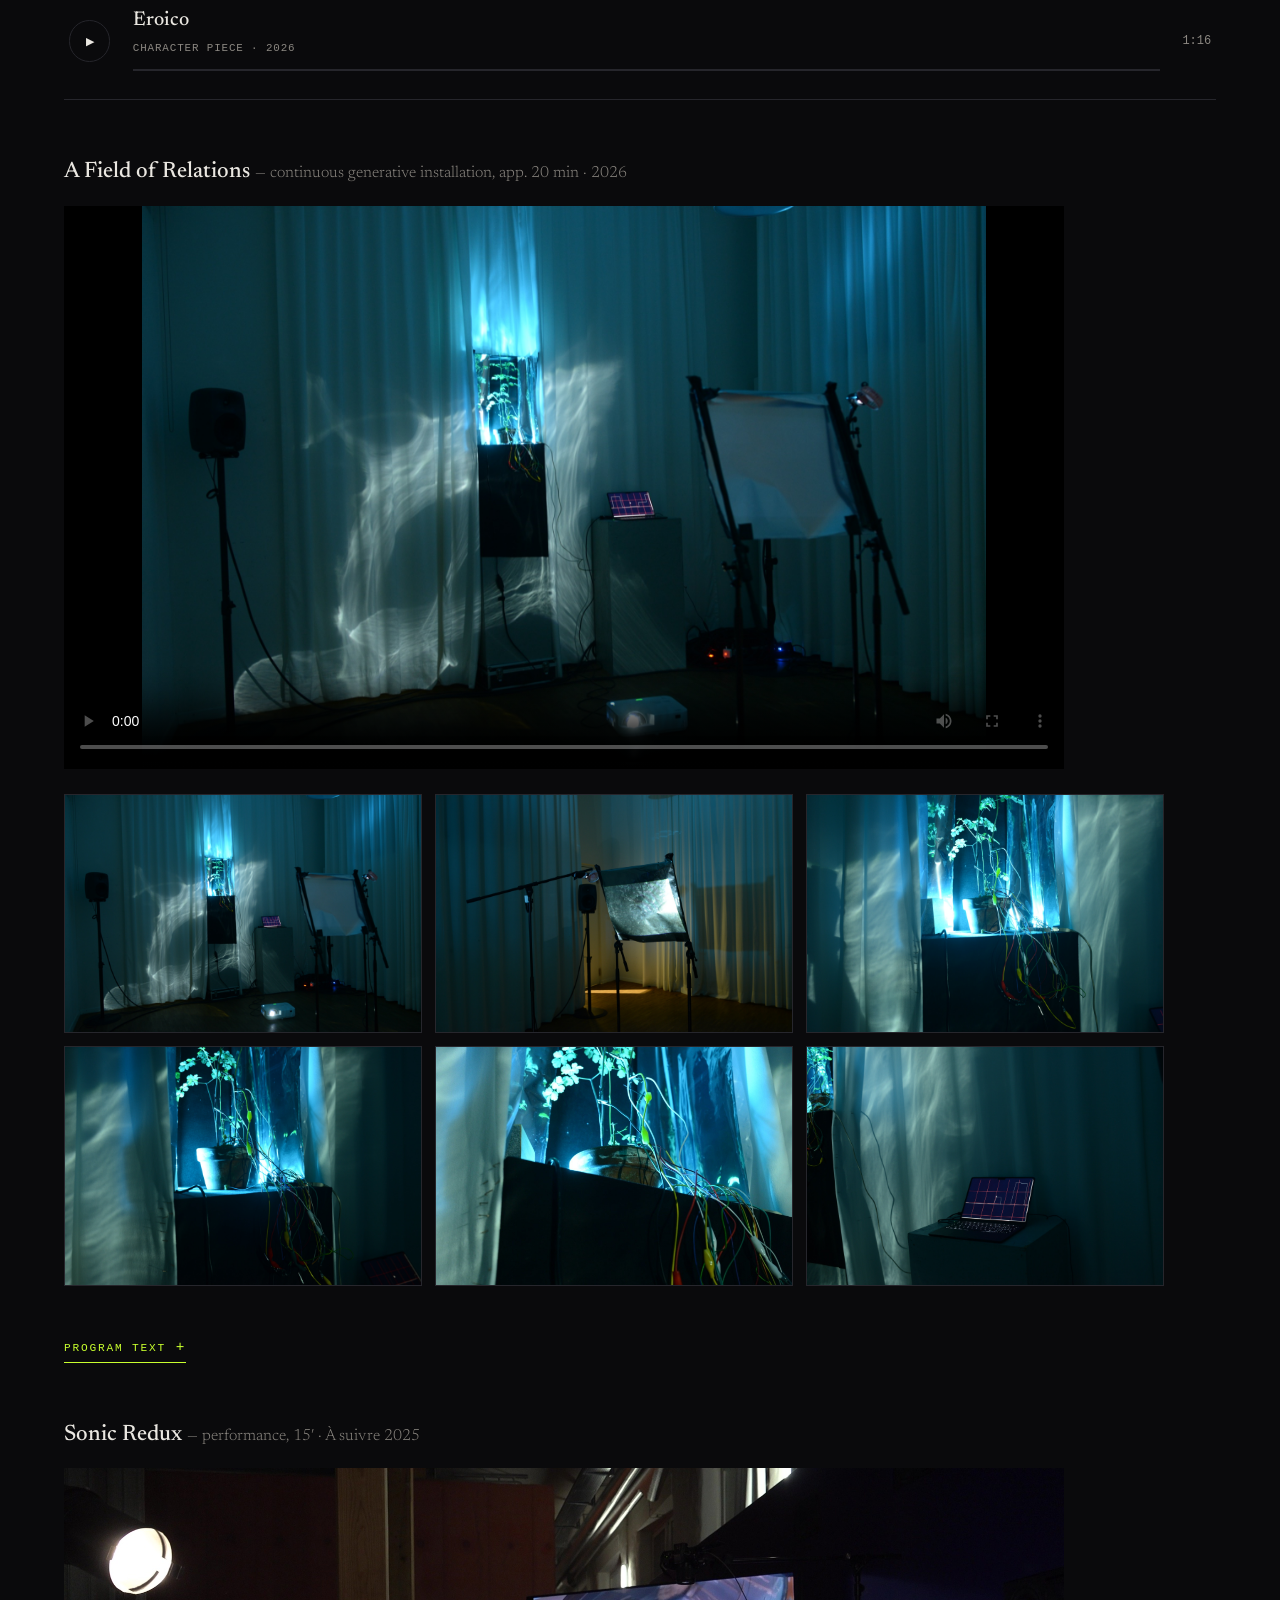
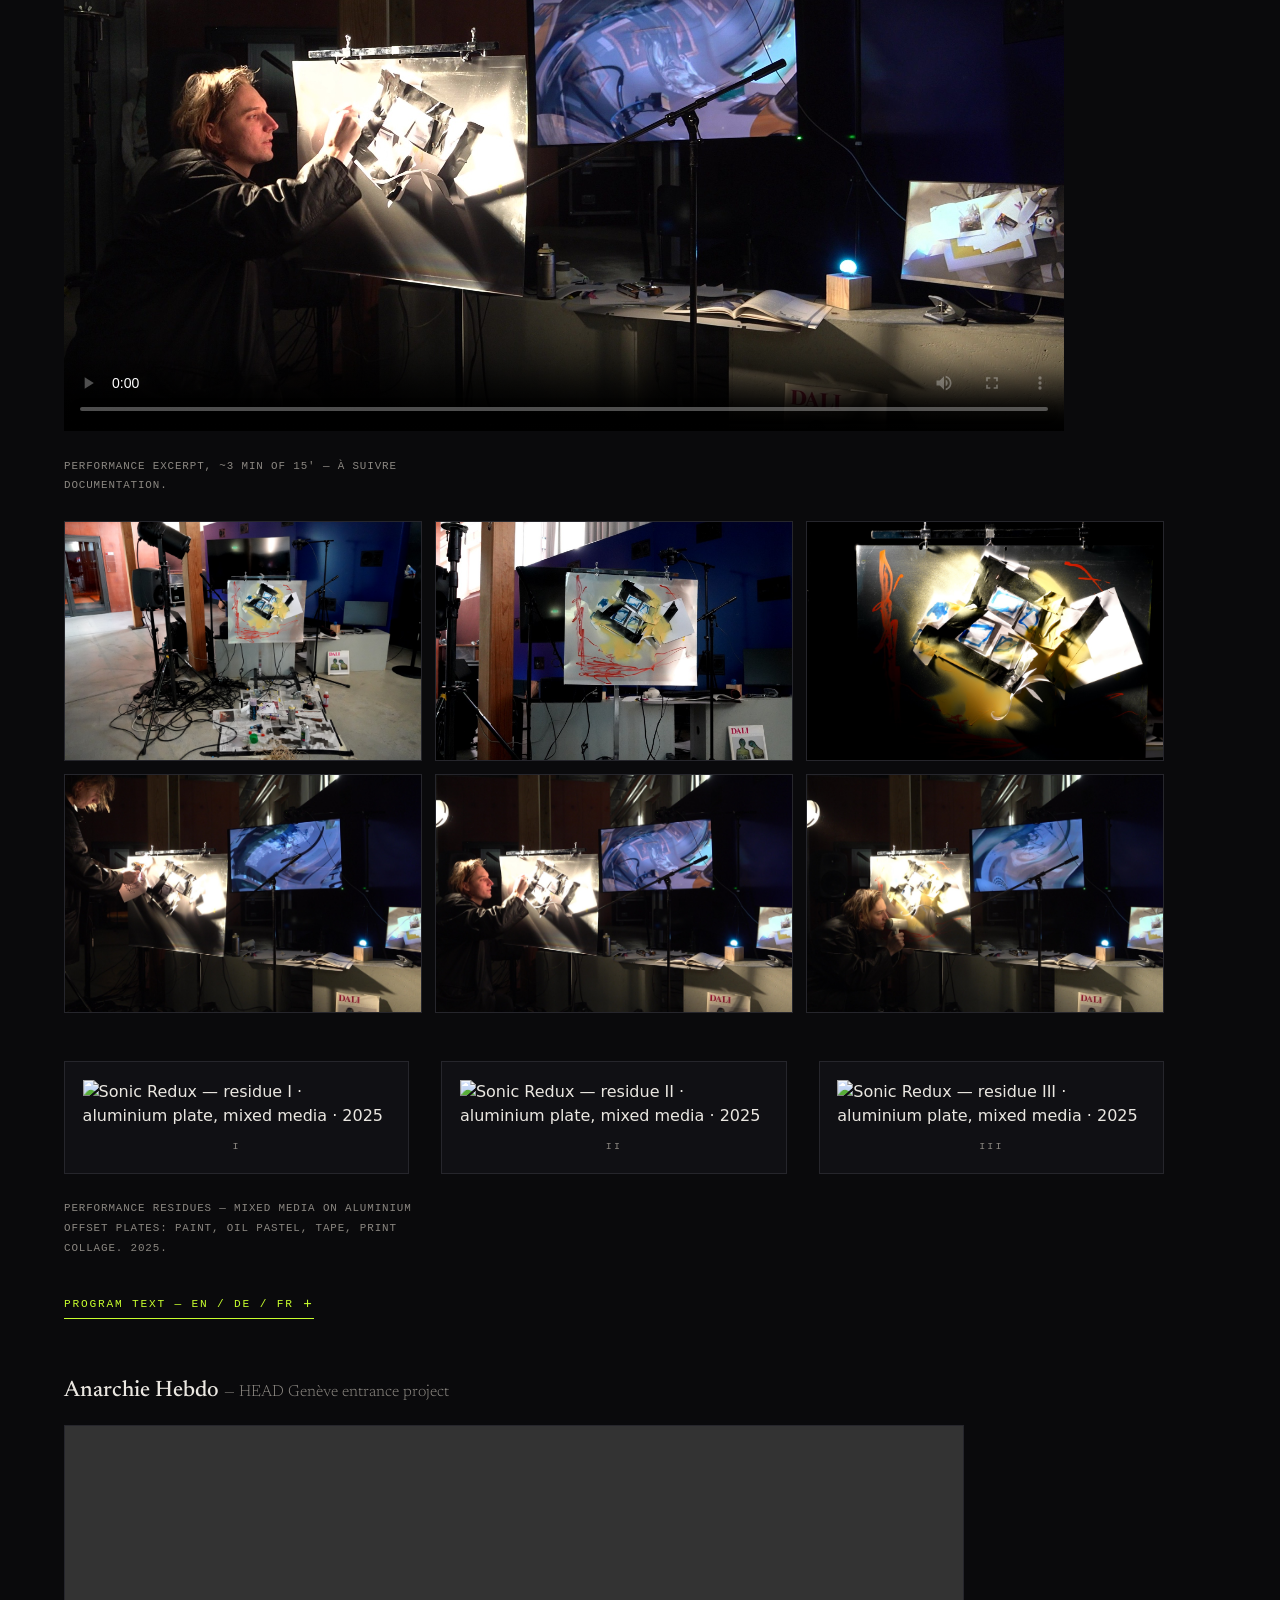
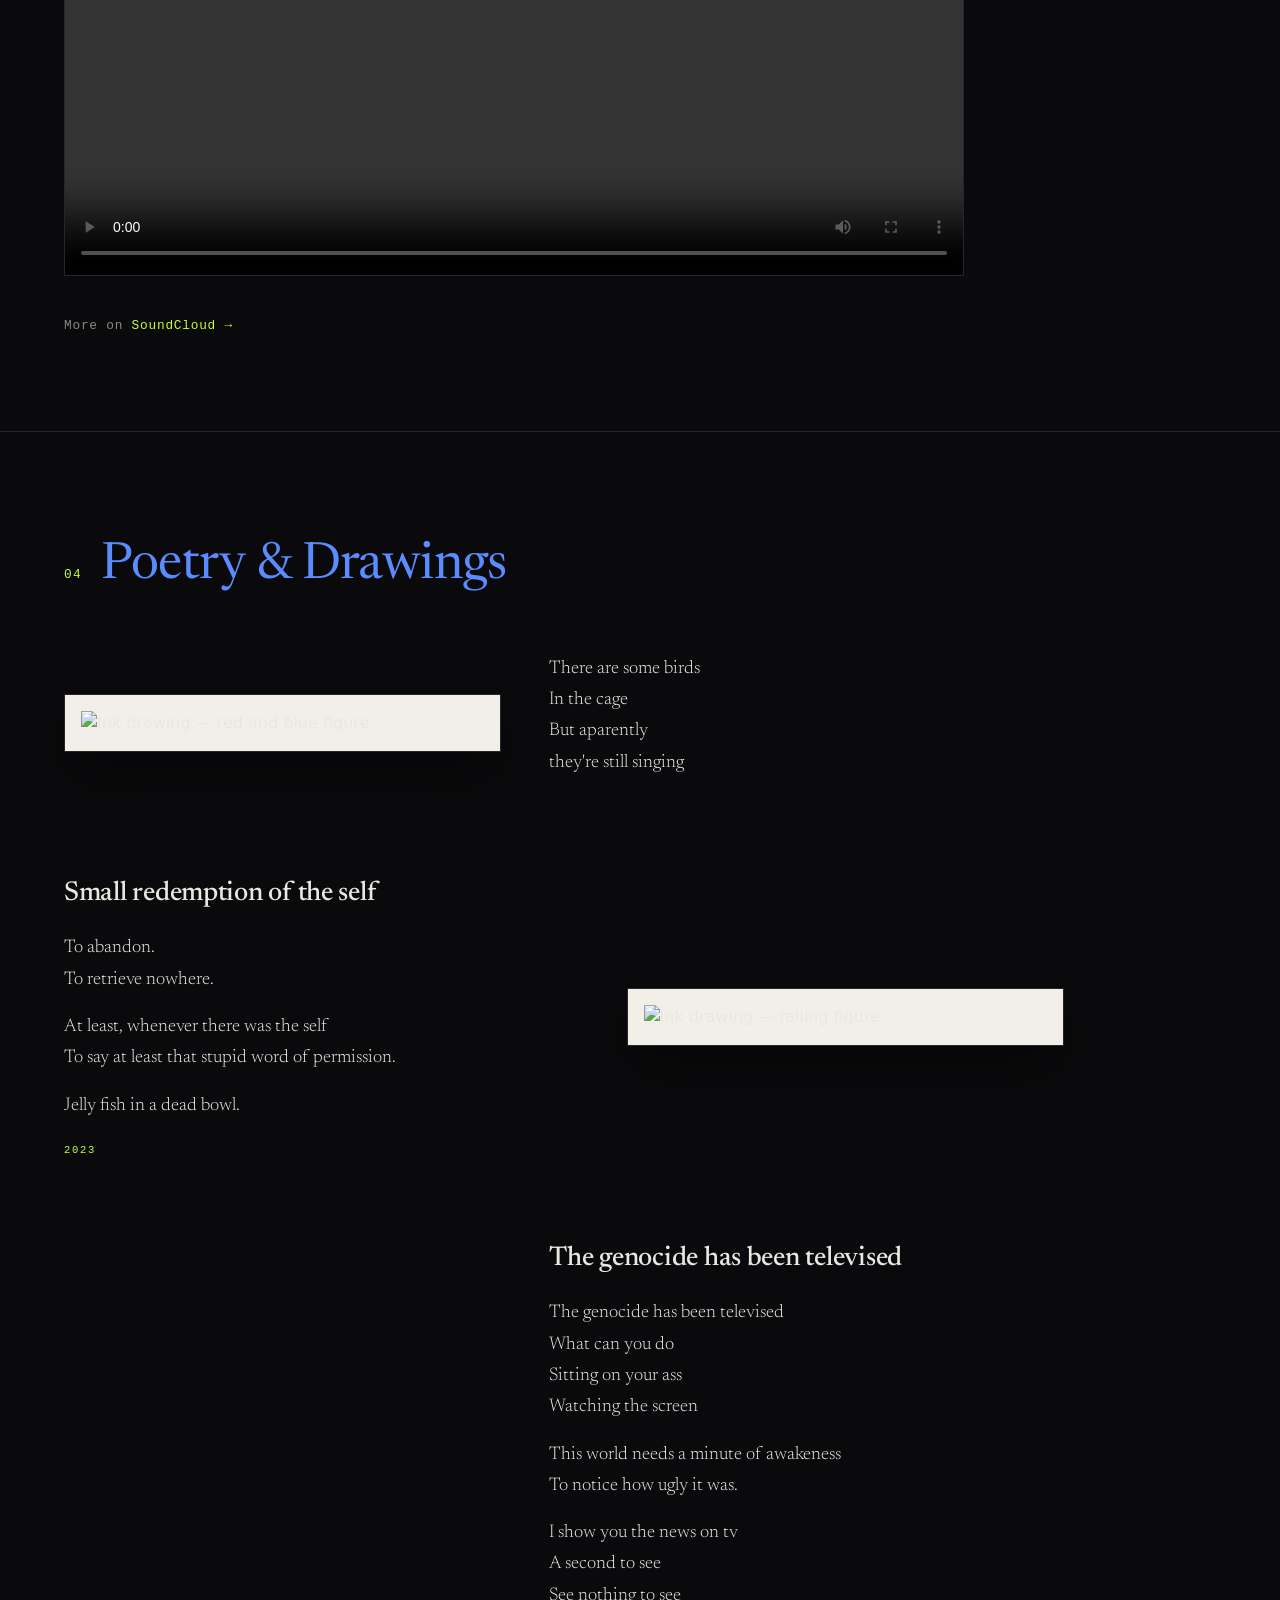
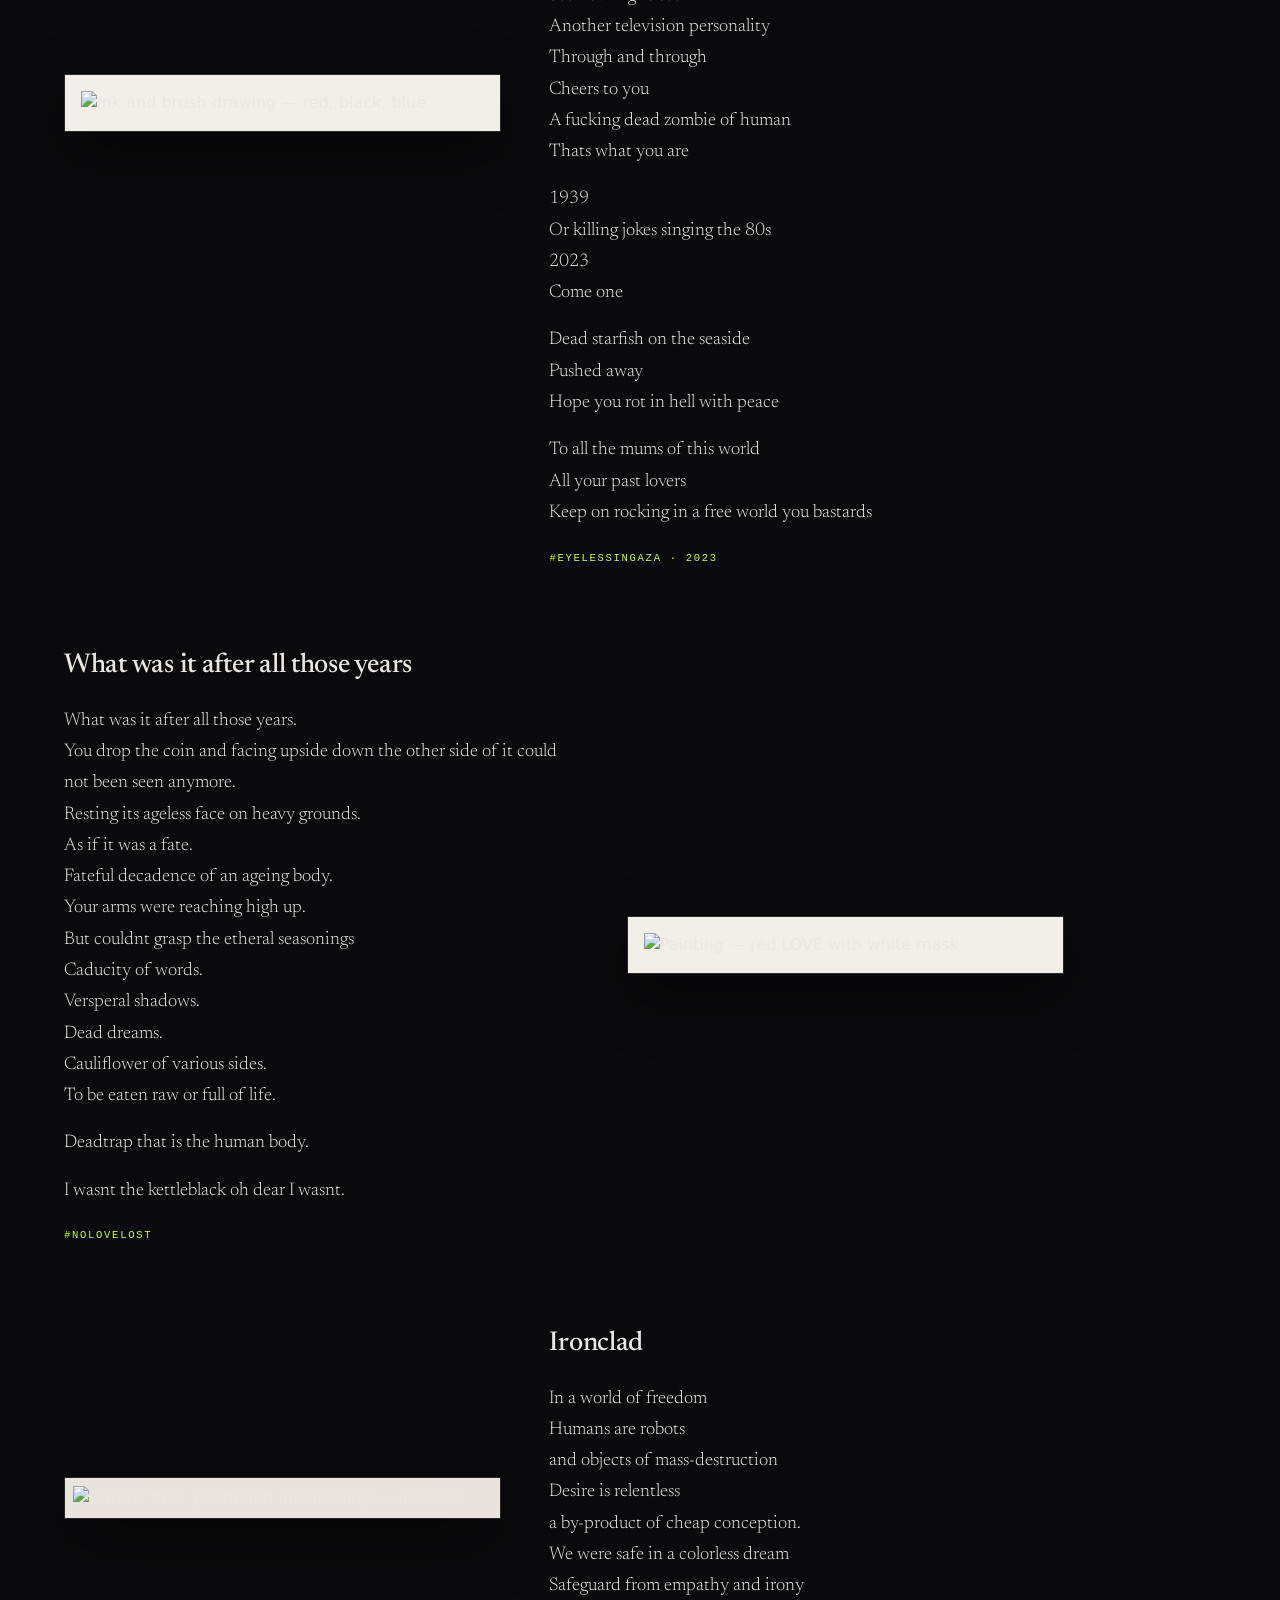
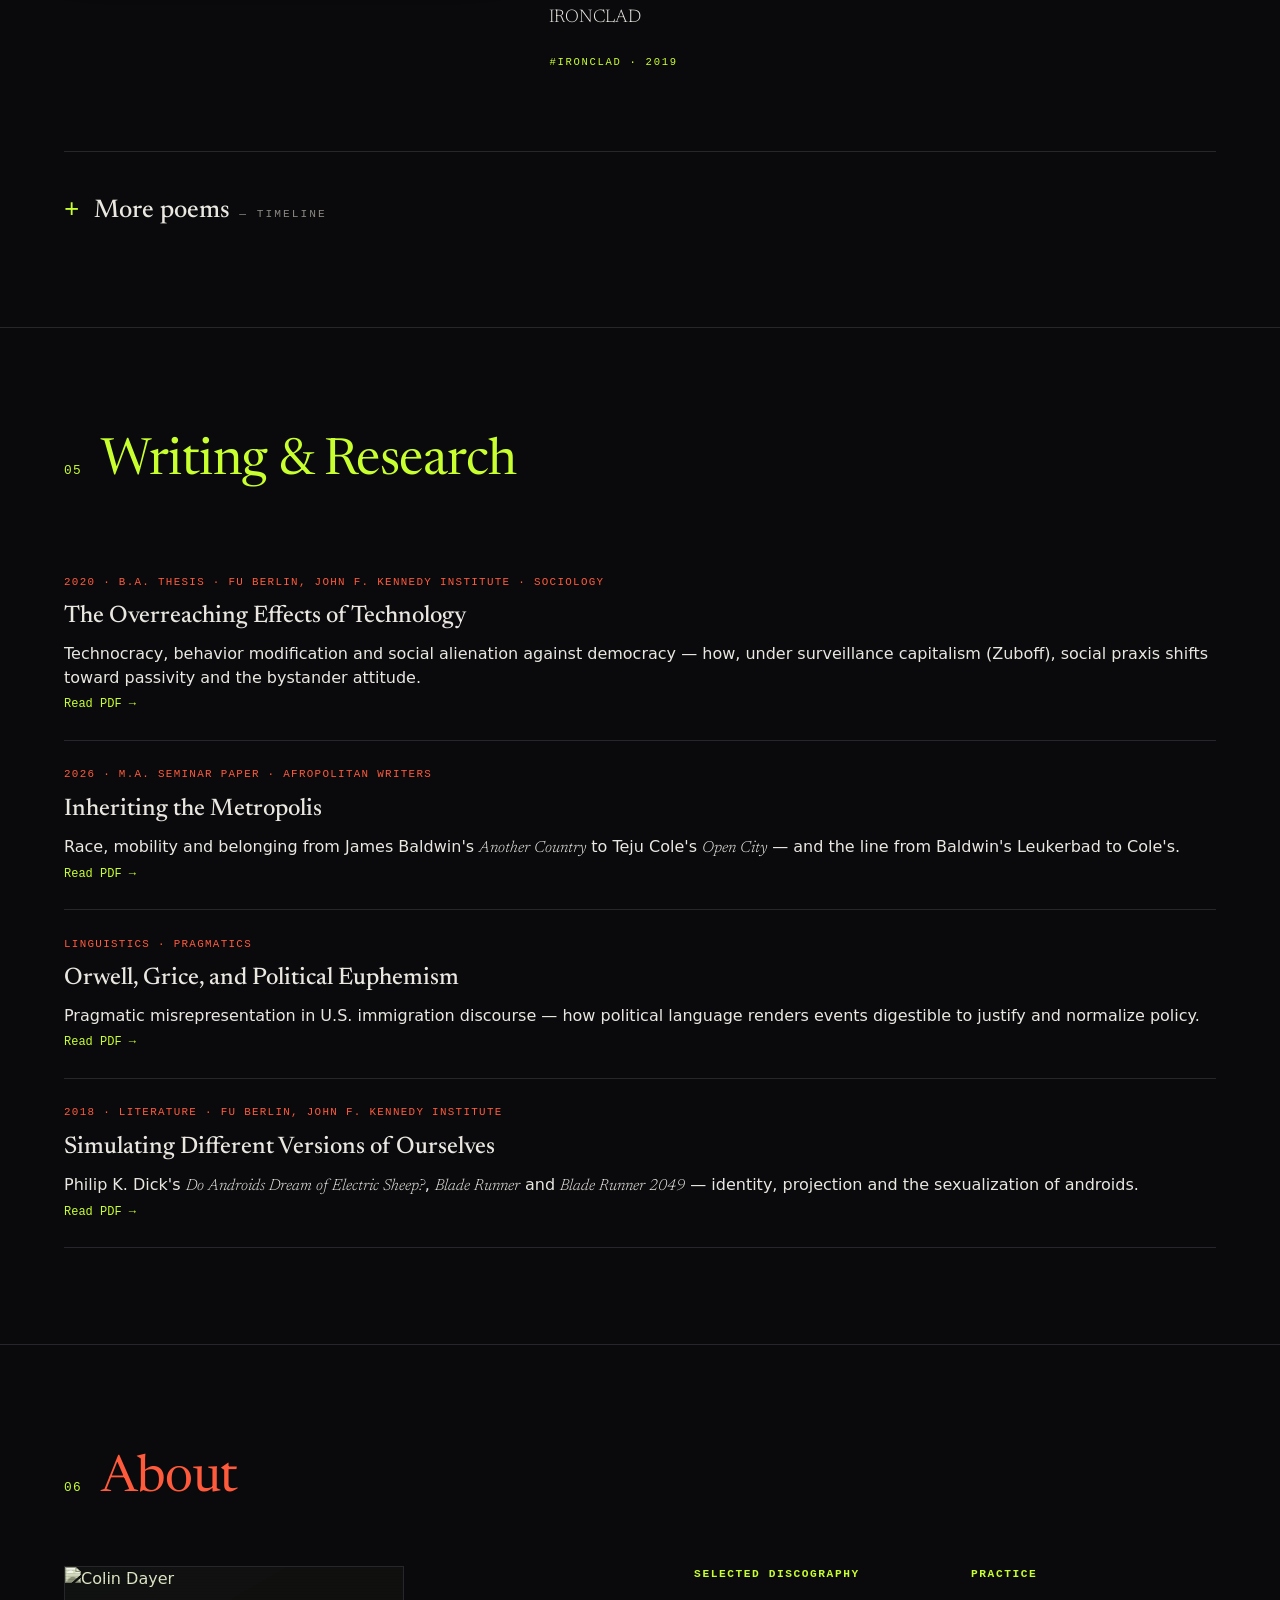
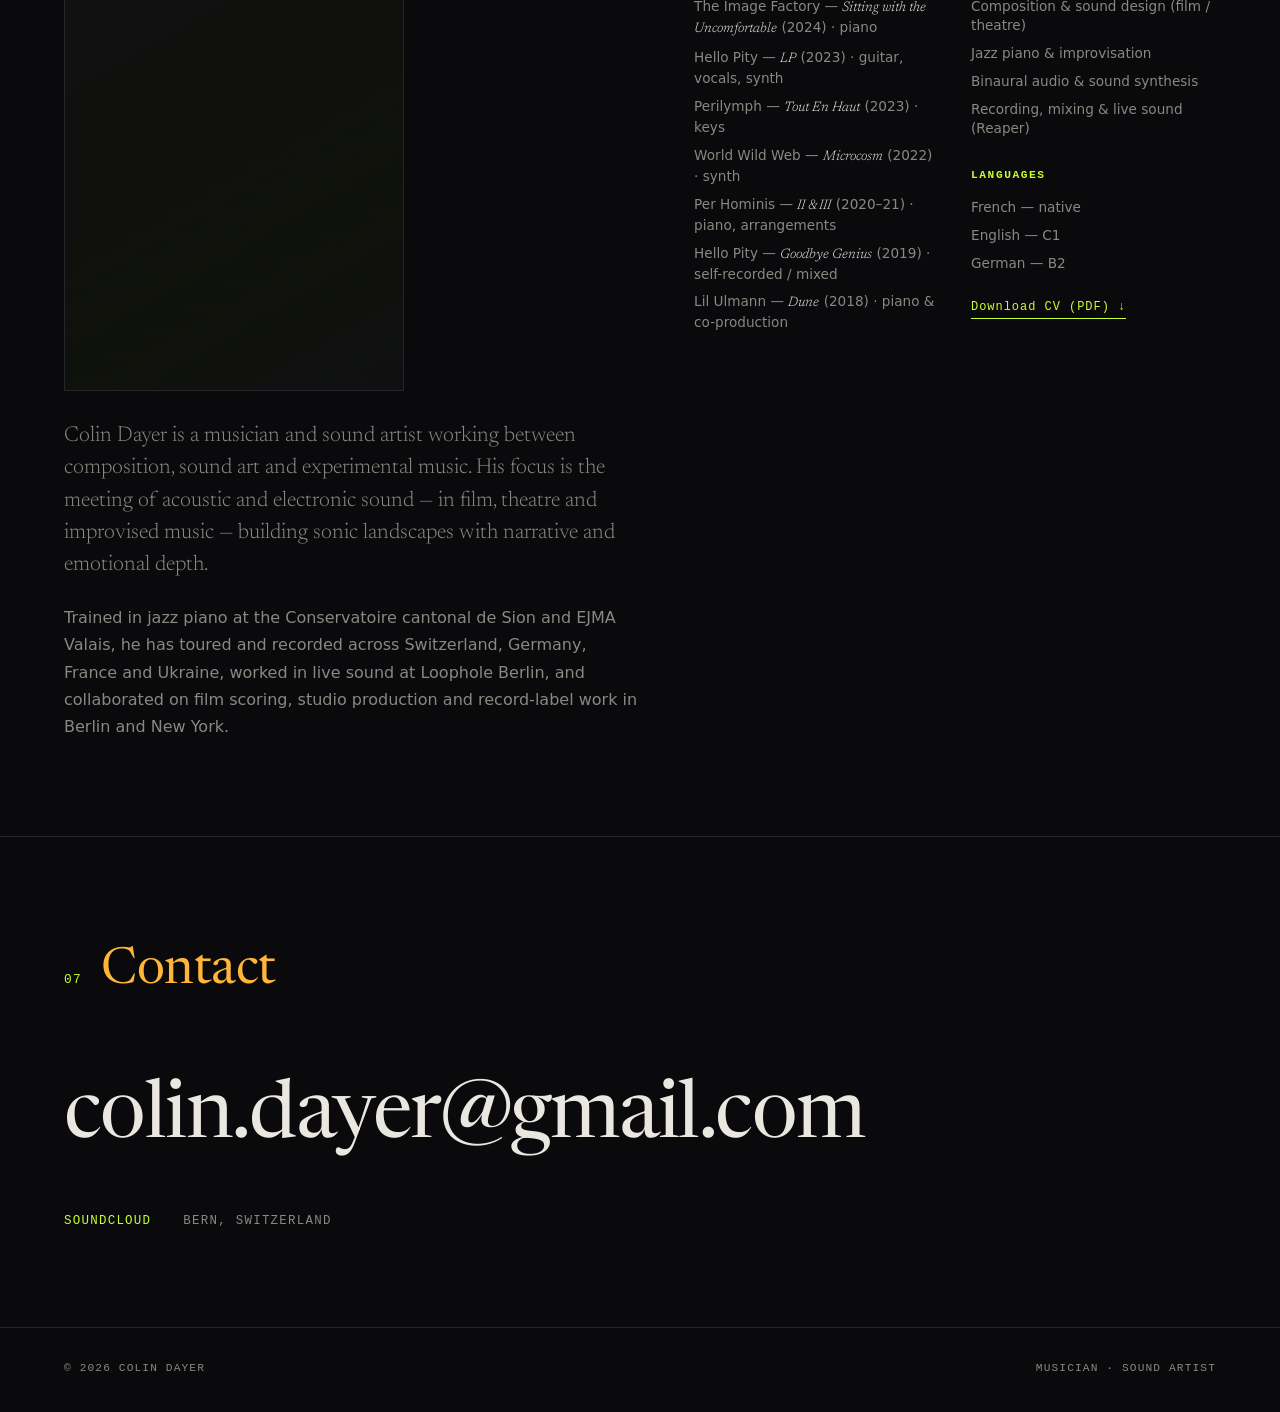
==== commit 78824f40: "Drag-to-scrub on track bars and mini player (pointer events, touch-friendly) Co-Authored-By: Claude " ====
--- a/index.html
+++ b/index.html
@@ -8,7 +8,7 @@
 <link rel="preconnect" href="https://fonts.googleapis.com" />
 <link rel="preconnect" href="https://fonts.gstatic.com" crossorigin />
 <link href="https://fonts.googleapis.com/css2?family=Space+Grotesk:wght@300;400;500;700&family=Newsreader:ital,opsz,wght@0,6..72,400;0,6..72,500;1,6..72,400&family=JetBrains+Mono:wght@400;500&display=swap" rel="stylesheet" />
-<link rel="stylesheet" href="css/style.css?v=14" />
+<link rel="stylesheet" href="css/style.css?v=15" />
 </head>
 <body>
 <div class="grain" aria-hidden="true"></div>
@@ -752,6 +752,6 @@
   <div class="player-time">0:00</div>
 </div>
 
-<script src="js/main.js?v=14"></script>
+<script src="js/main.js?v=15"></script>
 </body>
 </html>
--- a/css/style.css
+++ b/css/style.css
@@ -220,6 +220,7 @@
 .track-title .hp{font-family:var(--mono);font-size:.6rem;letter-spacing:.1em;color:var(--accent);margin-left:.4rem;vertical-align:middle}
 .track-desc{font-family:var(--mono);font-size:.68rem;letter-spacing:.08em;color:var(--ink-dim);text-transform:uppercase;margin-top:.3rem}
 .track-progress{
+  touch-action:none;
   position:relative;height:14px;margin-top:.4rem;cursor:pointer;
 }
 .track-progress::before{ /* rail */
@@ -497,7 +498,7 @@
 }
 .player-info{flex:1;min-width:0}
 .player-title{font-family:var(--mono);font-size:.72rem;letter-spacing:.08em;text-transform:uppercase;color:var(--ink);white-space:nowrap;overflow:hidden;text-overflow:ellipsis}
-.player-bar{height:3px;background:var(--line);margin-top:.5rem;cursor:pointer}
+.player-bar{height:3px;padding:7px 0;background:var(--line);background-clip:content-box;margin-top:-2px;cursor:pointer;touch-action:none}
 .player-fill{height:100%;width:0;background:var(--accent)}
 .player-time{font-family:var(--mono);font-size:.72rem;color:var(--ink-dim);flex:0 0 auto}
 
